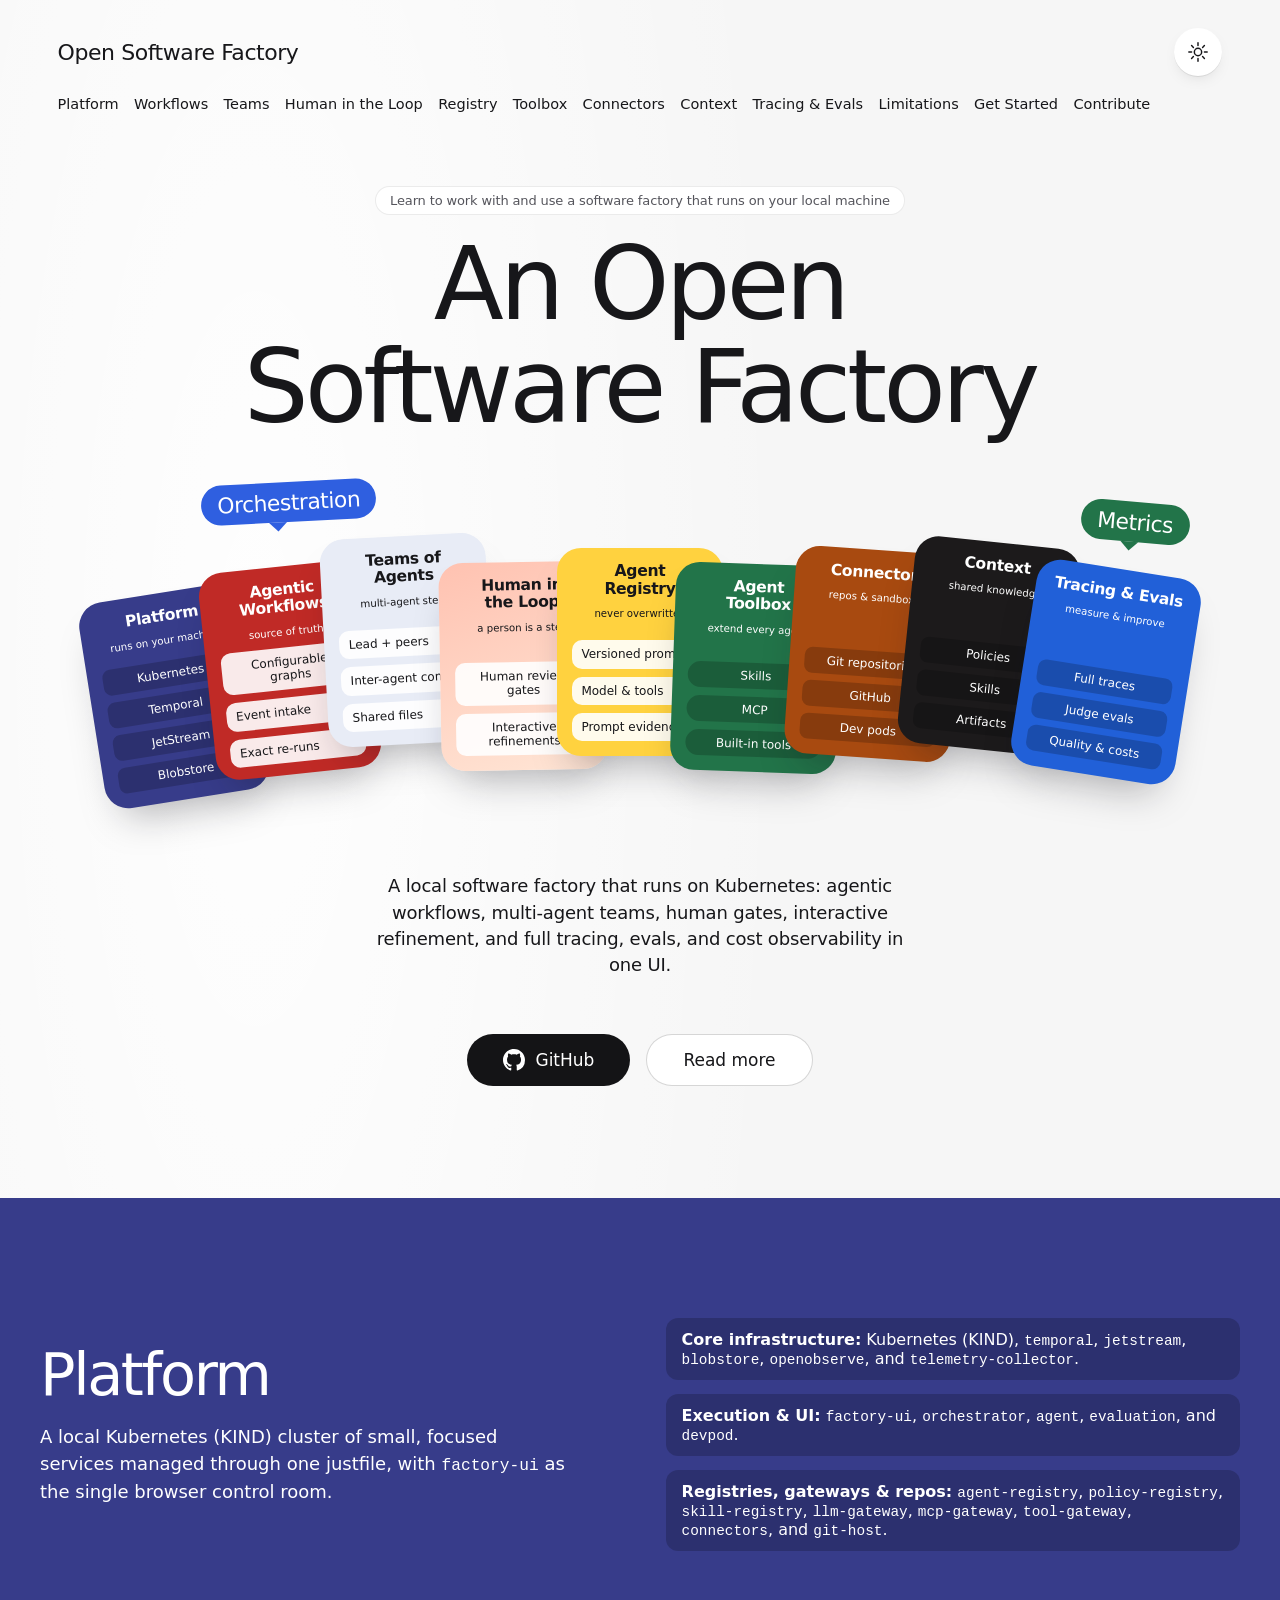
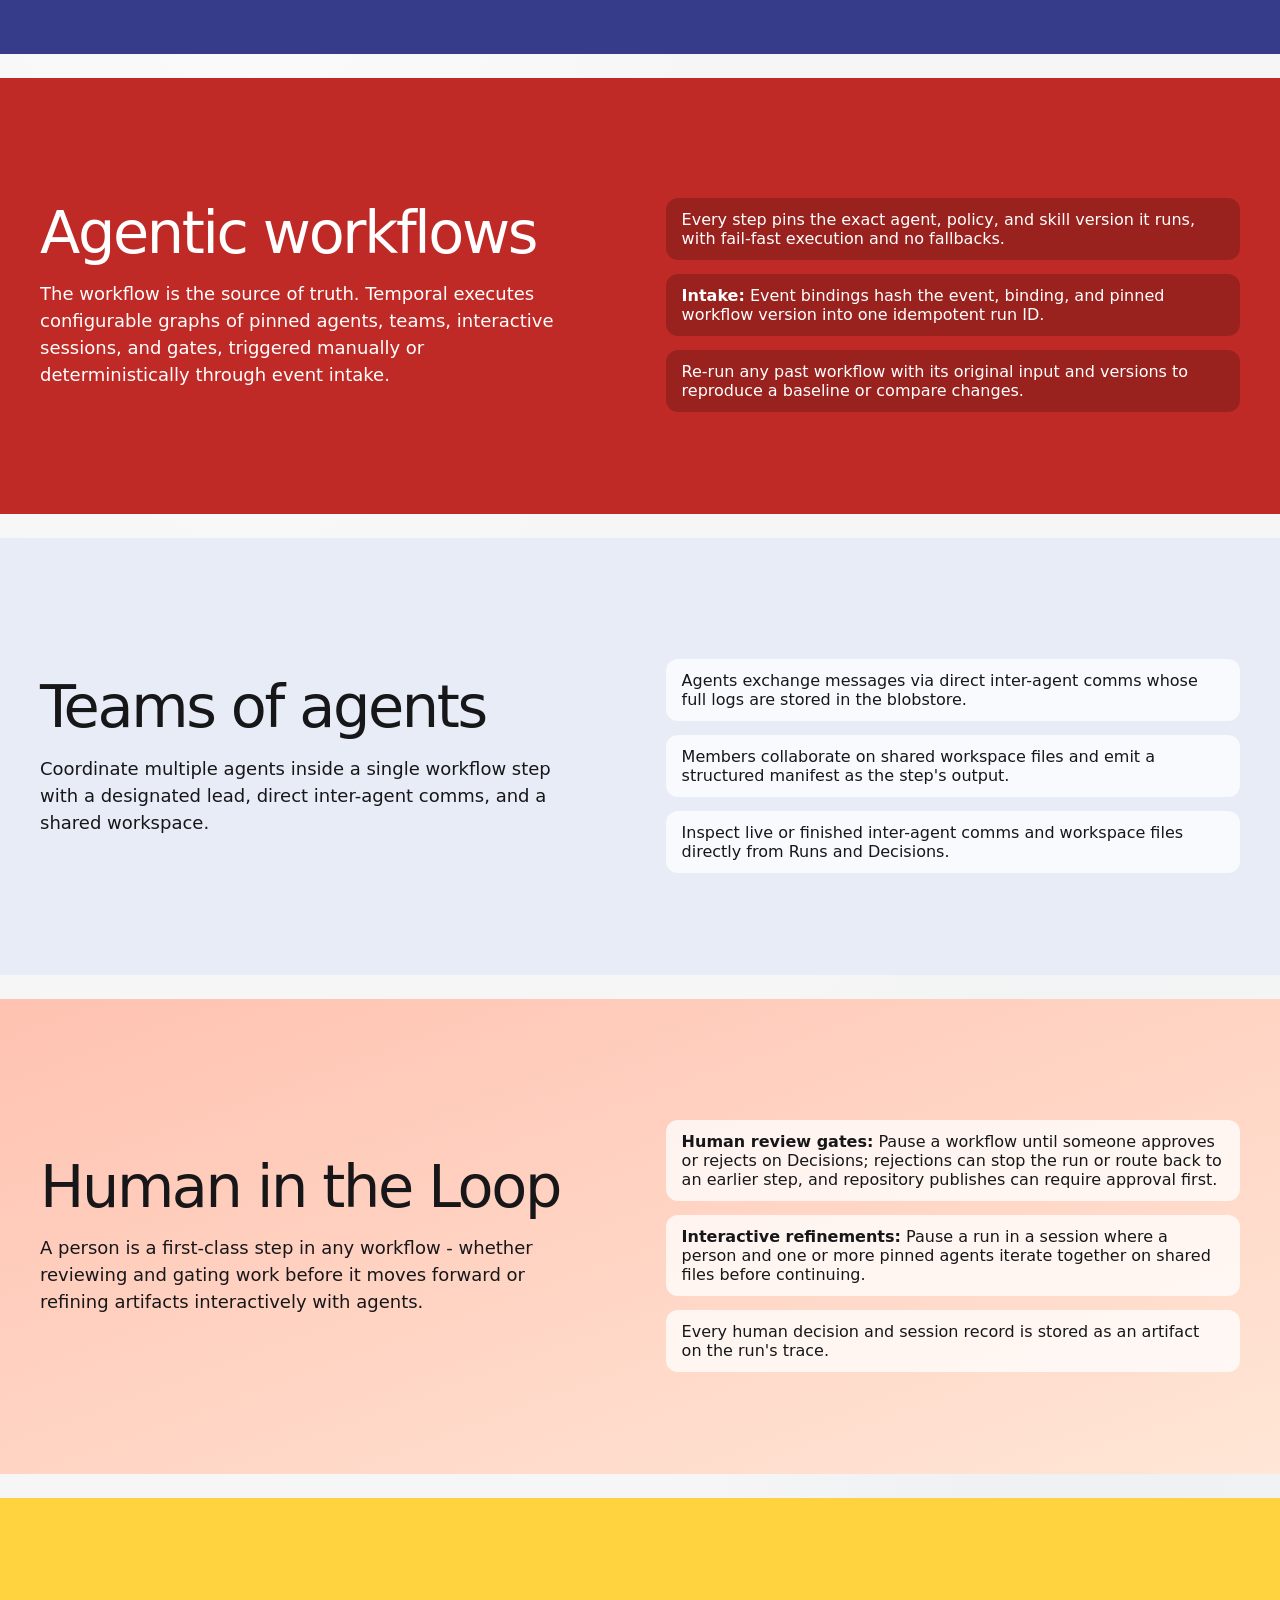
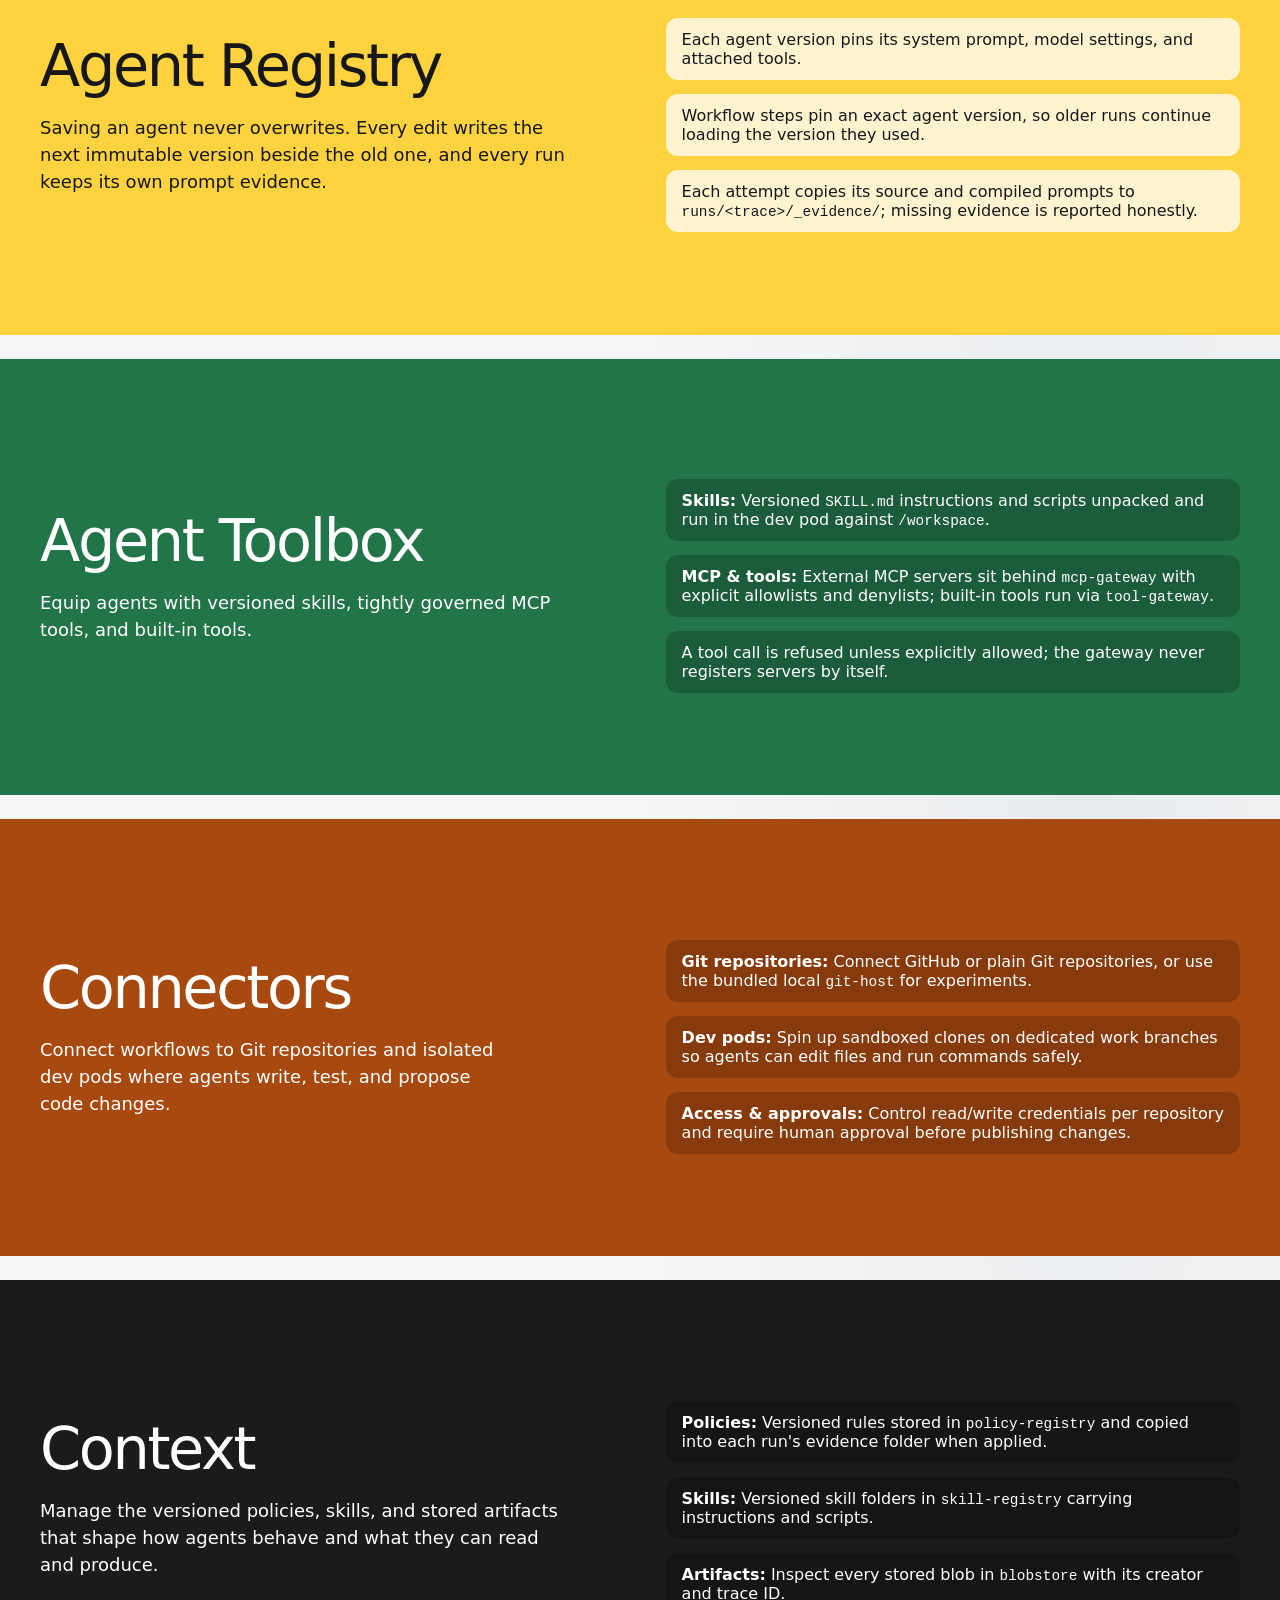
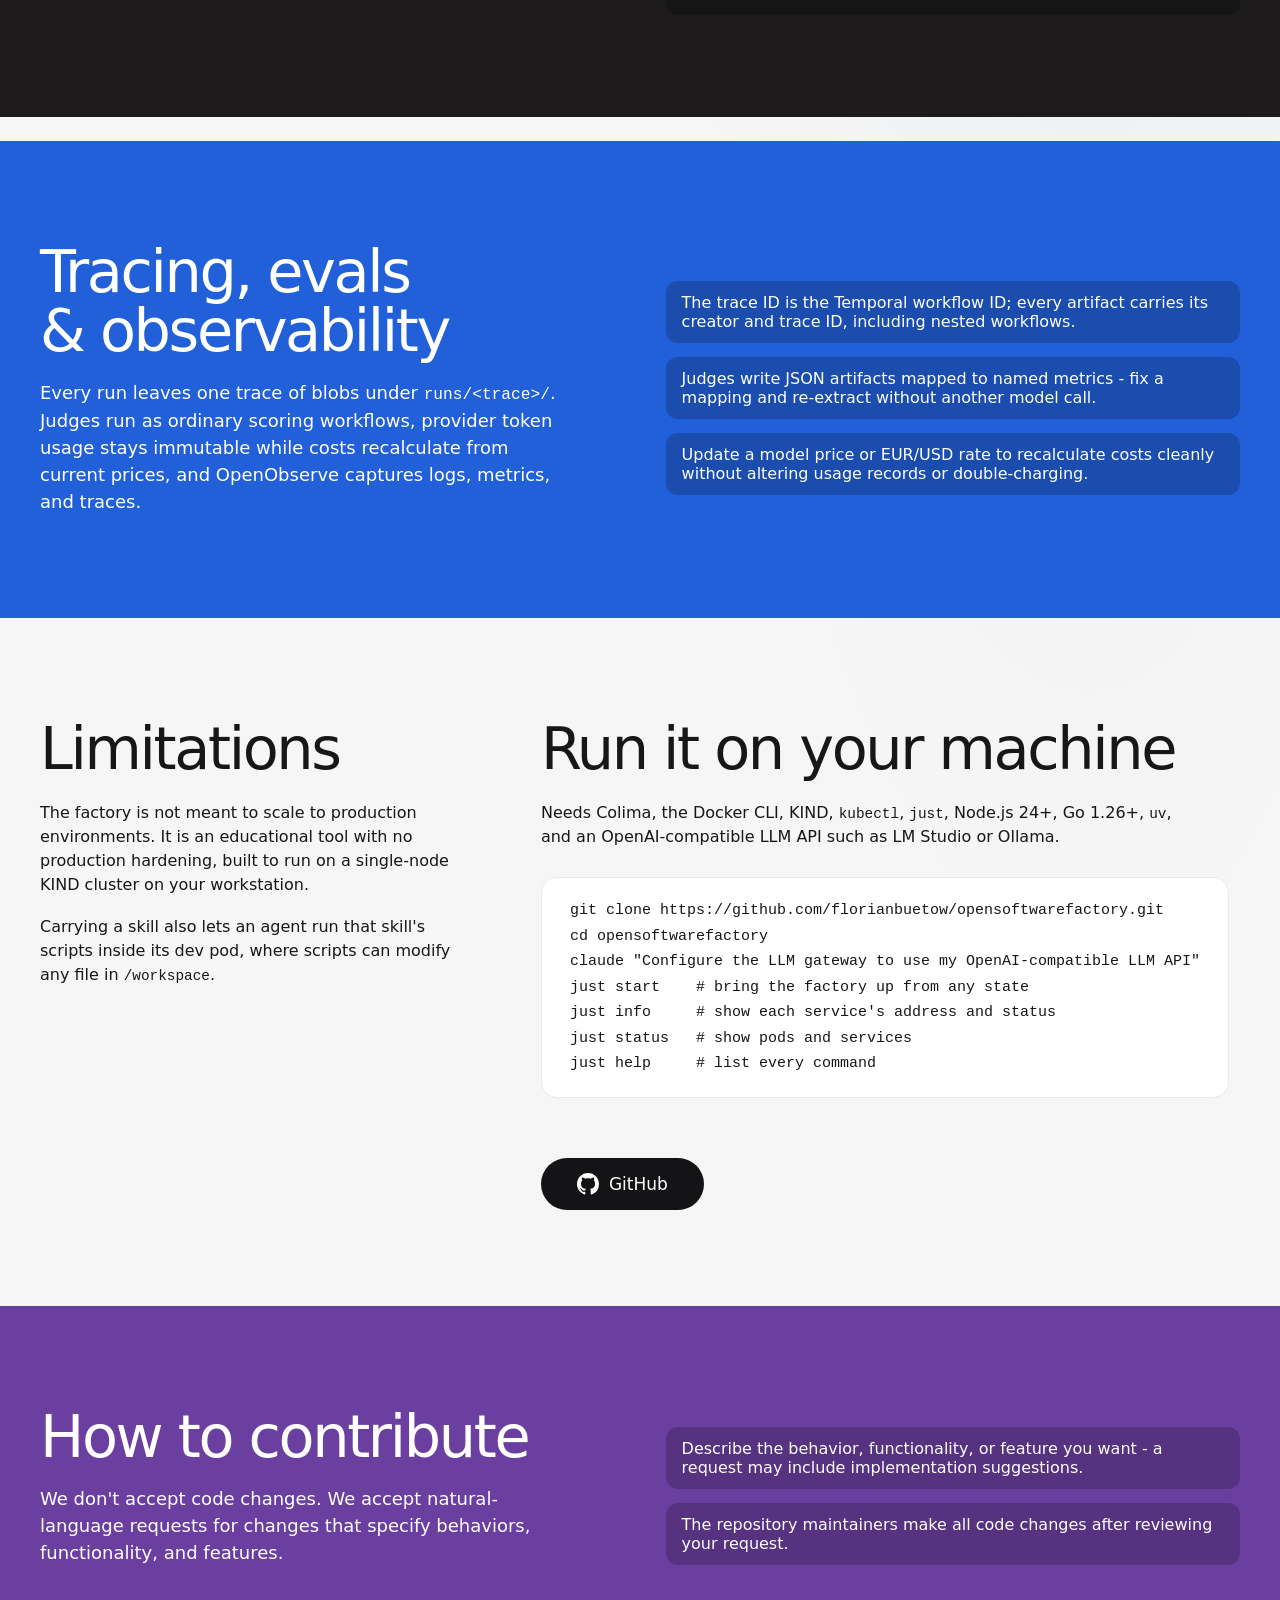
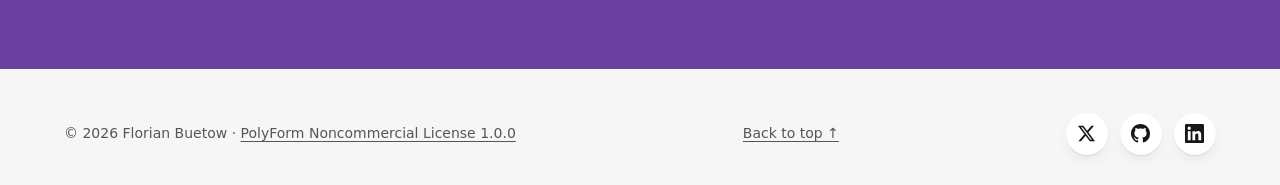
==== site/index.html @ 36f943cd "Place Limitations and Run it on your machine side by side Co-Authored-By: Claude Opus 5.5 <noreply@a" ====
<!DOCTYPE html>
<html lang="en">
<head>
<meta charset="utf-8">
<meta name="viewport" content="width=device-width, initial-scale=1">
<meta name="color-scheme" content="light dark">
<meta name="description" content="Open Software Factory: a thin, local software factory where every edit is a version, every run leaves a trace, and people decide at gates.">
<link rel="icon" href="data:image/svg+xml,%3Csvg xmlns=%27http://www.w3.org/2000/svg%27 viewBox=%270 0 36 36%27%3E%3Cpath d=%27M3 20 21 6l-3 11 15 3-20 12 3-11z%27 fill=%27%235cc7c0%27/%3E%3C/svg%3E">
<title>Open Software Factory</title>
<script>
  (function () {
    const saved = localStorage.getItem("osf-theme");
    document.documentElement.dataset.theme = saved || (matchMedia("(prefers-color-scheme: dark)").matches ? "dark" : "light");
  })();
</script>
<style>
  :root {
    --bg: #f6f6f6;
    --text: #17171a;
    --muted: #55555c;
    --pill: #ffffff;
    --line: rgba(0,0,0,.08);
    --btn: #141416;
    --btn-text: #ffffff;
    --ghost: #ffffff;
    --ghost-border: rgba(0,0,0,.16);
    --shadow: 0 24px 40px -18px rgba(20,20,30,.35);
  }
  :root[data-theme="dark"] {
    --bg: #0f1012;
    --text: #f3f3f5;
    --muted: #a3a3ad;
    --pill: #1d1e22;
    --line: rgba(255,255,255,.1);
    --btn: #f3f3f5;
    --btn-text: #121214;
    --ghost: rgba(255,255,255,.08);
    --ghost-border: rgba(255,255,255,.22);
    --shadow: 0 24px 40px -18px rgba(0,0,0,.8);
  }
  * { box-sizing: border-box; margin: 0; }
  html { background: var(--bg); }
  body {
    min-height: 100vh;
    font-family: -apple-system, "SF Pro Display", "Segoe UI", system-ui, sans-serif;
    color: var(--text);
    background:
      radial-gradient(60% 40% at 20% 10%, rgba(255,255,255,.9), transparent 70%),
      radial-gradient(50% 40% at 85% 60%, rgba(220,226,232,.5), transparent 70%),
      var(--bg);
    overflow-x: hidden;
    -webkit-font-smoothing: antialiased;
  }
  :root[data-theme="dark"] body {
    background:
      radial-gradient(60% 40% at 20% 10%, rgba(255,255,255,.05), transparent 70%),
      var(--bg);
  }
  a { color: inherit; text-decoration: none; }

  /* Navigation */
  header {
    --pad: clamp(20px, 4.5vw, 84px);
    display: flex; align-items: center; gap: 16px 24px;
    padding: 28px var(--pad);
  }
  .brand { display: flex; align-items: center; gap: 12px; font-size: 22px; font-weight: 500; letter-spacing: -.02em; white-space: nowrap; }
  .main-nav { display: flex; align-items: center; gap: clamp(10px, 1.2vw, 20px); margin-left: auto; font-size: 14.5px; font-weight: 500; white-space: nowrap; }
  .main-nav a:hover { opacity: .6; }
  .tools { display: flex; gap: 12px; margin-left: auto; }
  .main-nav + .tools { margin-left: 0; }
  .icon-btn {
    width: 48px; height: 48px; border-radius: 50%; border: 0; cursor: pointer;
    background: var(--pill); color: var(--text);
    display: grid; place-items: center;
    box-shadow: 0 1px 0 var(--line), 0 6px 18px -10px rgba(0,0,0,.25);
  }
  .icon-btn svg { width: 22px; height: 22px; }
  .icon-btn:focus-visible, .btn:focus-visible, .main-nav a:focus-visible, .brand:focus-visible { outline: 2px solid var(--text); outline-offset: 3px; }

  /* Hero */
  main { text-align: center; padding: clamp(16px, 3vw, 44px) 0 0; }
  .eyebrow {
    display: inline-block;
    margin: 0 auto 18px;
    max-width: calc(100% - 40px);
    text-wrap: balance;
    padding: 6px 14px;
    border-radius: 999px;
    background: var(--pill);
    border: 1px solid var(--line);
    color: var(--muted);
    font-size: 13px;
    font-weight: 500;
    letter-spacing: -.01em;
  }
  .eyebrow:hover { color: var(--text); }
  .eyebrow:focus-visible { outline: 2px solid var(--text); outline-offset: 3px; }
  h1 {
    font-size: clamp(44px, 8vw, 112px);
    line-height: 1;
    letter-spacing: -.04em;
    text-wrap: balance;
    font-weight: 500;
    max-width: 14ch;
    margin: 0 auto;
    position: relative; z-index: 2;
  }
  .stage { position: relative; margin-top: clamp(-20px, -1vw, 0px); }
  .fan {
    display: flex; justify-content: center; align-items: center;
    padding: 70px 0 40px;
    min-height: 420px;
  }
  .card {
    flex: none;
    width: clamp(136px, 13vw, 208px);
    aspect-ratio: 4 / 5;
    margin-left: clamp(-60px, -3.9vw, -30px);
    border-radius: 24px;
    padding: 15px;
    box-shadow: var(--shadow);
    position: relative;
    display: flex; flex-direction: column; gap: 10px;
    font-size: clamp(12px, .9vw, 13px);
    overflow: hidden;
  }
  .c1 { margin-left: 0; }
  .deck { position: relative; display: flex; align-items: center; }
  .card .title { display: block; font-size: 1.3em; font-weight: 600; letter-spacing: -.02em; line-height: 1.12; }
  .card small { font-size: .85em; font-weight: 500; }
  .row { background: rgba(255,255,255,.9); color: #17171a; border-radius: 10px; padding: .6em .8em; font-weight: 500; display: flex; justify-content: space-between; align-items: center; gap: .5em; }
  code { font-family: ui-monospace, "SF Mono", Menlo, monospace; font-size: .9em; }

  /* Card and section share one colour each */
  .c1, .t1 { background: #373c8a; color: #fff; }
  .c2, .t2 { background: #c02a26; color: #fff; }
  .c3, .t3 { background: #e8ecf6; color: #17171a; }
  .c4, .t4 { background: linear-gradient(160deg, #ffc2b1, #ffe6d6); color: #17171a; }
  .c5, .t5 { background: #ffd23f; color: #17171a; }
  .c6, .t6 { background: #227449; color: #fff; }
  .c7, .t7 { background: #a84a10; color: #fff; }
  .c8, .t8 { background: #1c1a1b; color: #fff; }
  .c9, .t9 { background: #2160d8; color: #fff; }
  .t10 { background: #6b3fa0; color: #fff; }
  .c1 { transform: translateY(46px) rotate(-9deg); z-index: 1; }
  .c2 { transform: translateY(20px) rotate(-6deg); z-index: 2; }
  .c3 { transform: translateY(-10px) rotate(-3deg); z-index: 3; }
  .c4 { transform: translateY(16px) rotate(-1deg); z-index: 4; }
  .c5 { transform: translateY(2px); z-index: 5; }
  .c6 { transform: translateY(18px) rotate(2deg); z-index: 6; }
  .c7 { transform: translateY(4px) rotate(4deg); z-index: 7; }
  .c8 { transform: translateY(-4px) rotate(6deg); z-index: 8; }
  .c9 { transform: translateY(22px) rotate(9deg); z-index: 9; }

  .steps { display: grid; gap: 8px; margin-top: auto; }
  .btns { display: grid; gap: 8px; margin-top: auto; }
  .btns span { text-align: center; padding: .65em; border-radius: 99px; font-weight: 600; background: #17171a; color: #fff; }
  .btns span + span { background: rgba(255,255,255,.7); color: #17171a; }
  .timeline { display: grid; gap: 8px; margin-top: auto; }
  .timeline i { display: block; height: 1.1em; border-radius: 6px; background: #ff6a3d; }
  .timeline i:nth-child(2) { width: 70%; margin-left: 15%; background: #ffc247; }
  .timeline i:nth-child(3) { width: 50%; margin-left: 40%; background: #6bd18d; }
  .files { display: grid; gap: 7px; margin-top: auto; }
  .files span { background: rgba(0,0,0,.2); border-radius: 8px; padding: .5em .7em; }
  .checks { display: grid; gap: 8px; margin-top: auto; }
  .checks span { background: rgba(0,0,0,.2); border-radius: 99px; padding: .5em .9em; }

  .bubble {
    position: absolute; z-index: 10;
    color: #fff; font-size: clamp(16px, 1.7vw, 26px); font-weight: 500; letter-spacing: -.02em;
    padding: .35em .75em; border-radius: 999px;
  }
  .bubble:hover { filter: brightness(1.12); }
  .bubble:focus-visible { outline: 2px solid var(--text); outline-offset: 3px; }
  .bubble::after { content: ""; position: absolute; bottom: -9px; left: 38%; border: 9px solid transparent; border-top-color: inherit; border-bottom: 0; }
  .bubble.one { background: #2f5fe0; border-top-color: #2f5fe0; left: 10%; top: -64px; transform: rotate(-3deg); }
  .bubble.two { background: #227449; border-top-color: #227449; right: 0; top: -44px; transform: rotate(5deg); }

  .lead { max-width: 620px; margin: 28px auto 0; padding: 0 24px; font-size: 18px; line-height: 1.45; letter-spacing: -.01em; text-wrap: pretty; }
  .cta { display: flex; justify-content: center; gap: 16px; margin-top: 56px; }
  .btn { display: inline-flex; align-items: center; gap: 10px; height: 52px; padding: 0 36px; border-radius: 999px; font-weight: 500; font-size: 17px; }
  .btn svg { width: 22px; height: 22px; fill: currentColor; }
  .btn.primary { background: var(--btn); color: var(--btn-text); }
  .btn.ghost { background: var(--ghost); border: 1px solid var(--ghost-border); }
  .btn:hover { opacity: .85; }
  .btn:active { transform: translateY(1px); }

  html { scroll-behavior: smooth; }
  @media (prefers-reduced-motion: reduce) { html { scroll-behavior: auto; } }
  .card:focus-visible { outline: 2px solid var(--text); outline-offset: 4px; }

  /* Sections */
  .topic { scroll-margin-top: 24px; margin: 0 0 24px; padding: clamp(56px, 8vw, 112px) max(24px, calc((100% - 1200px) / 2)); border-radius: 0; display: grid; grid-template-columns: 1fr 1fr; gap: clamp(24px, 4vw, 64px); align-items: center; text-align: left; }
  .cta + .topic { margin-top: 112px; }
  .topic h2 { font-size: clamp(32px, 4.6vw, 64px); letter-spacing: -.04em; text-wrap: balance; line-height: 1; font-weight: 500; }
  .topic p { font-size: 18px; line-height: 1.5; margin-top: 18px; max-width: 46ch; text-wrap: pretty; }
  .topic ul { margin: 18px 0 0; padding: 0; list-style: none; display: grid; gap: 14px; font-size: 16px; }
  .topic li { background: rgba(0,0,0,.2); border-radius: 12px; padding: 12px 16px; }
  .topic.light li { background: rgba(255,255,255,.75); }
  .start + .topic { margin-top: 96px; }

  .start { max-width: 1100px; margin: 96px auto 0; padding: 0 24px; text-align: center; }
  .start h2 { font-size: clamp(32px, 4.6vw, 64px); letter-spacing: -.04em; text-wrap: balance; font-weight: 500; }
  .start p { max-width: 62ch; margin: 18px auto 0; font-size: 16px; line-height: 1.5; text-wrap: pretty; }
  .start pre { display: inline-block; max-width: 100%; overflow-x: auto; margin-top: 28px; text-align: left; background: var(--pill); border: 1px solid var(--line); border-radius: 16px; padding: 20px 28px; font: 15px/1.7 ui-monospace, "SF Mono", Menlo, monospace; }
  .start-row { max-width: 1248px; margin: 96px auto 0; padding: 0 24px; display: grid; grid-template-columns: minmax(0, 1fr) minmax(0, 1.6fr); gap: 64px; align-items: start; }
  .start-row .start { max-width: none; margin: 0; padding: 0; text-align: left; }
  .start-row .start p { margin-left: 0; }
  .start-row .cta { justify-content: flex-start; }
  .start-row + .topic { margin-top: 96px; }
  @media (max-width: 1260px) {
    .start-row { grid-template-columns: minmax(0, 1fr); gap: 96px; }
    .start-row .start { text-align: center; }
    .start-row .start p { margin-left: auto; }
    .start-row .cta { justify-content: center; }
  }
  .foot {
    max-width: 1200px;
    margin: 0 auto;
    padding: 20px 24px 32px;
    color: var(--muted);
    font-size: 14px;
    line-height: 1.5;
    display: flex;
    align-items: center;
    justify-content: space-between;
    gap: 20px;
    flex-wrap: wrap;
  }
  .foot p { margin: 0; text-wrap: pretty; }
  .foot p a, .foot .back { text-decoration: underline; text-underline-offset: 3px; }
  .foot p a:hover, .foot .back:hover { color: var(--text); }
  .foot .back { font-weight: 500; }
  .foot .back:focus-visible { outline: 2px solid var(--text); outline-offset: 3px; }
  .socials { display: flex; justify-content: center; gap: 12px; }
  .socials a { width: 42px; height: 42px; border-radius: 50%; display: grid; place-items: center; background: var(--pill); color: var(--text); box-shadow: 0 1px 0 var(--line), 0 6px 18px -10px rgba(0,0,0,.25); }
  .socials a:hover { opacity: .6; }
  .socials a:focus-visible { outline: 2px solid var(--text); outline-offset: 3px; }
  .socials svg { width: 19px; height: 19px; fill: currentColor; }
  @media (max-width: 640px) { .foot { justify-content: center; text-align: center; } }

  @media (max-width: 800px) { .topic { grid-template-columns: 1fr; } }
  /* Narrow: nav drops to its own horizontally scrolling row */
  @media (max-width: 1560px) {
    header { flex-wrap: wrap; }
    .main-nav {
      order: 3; flex: 1 0 100%; margin: 0 calc(-1 * var(--pad));
      padding: 4px var(--pad) 8px;
      overflow-x: auto; scrollbar-width: none;
    }
    .main-nav::-webkit-scrollbar { display: none; }
    .main-nav + .tools { margin-left: auto; }
  }
  @media (max-width: 1000px) { .c1, .c9 { display: none; } }
  @media (max-width: 640px) {
    .c2, .c3, .c7, .c8 { display: none; }
    .fan { min-height: 300px; }
    .card { width: 34vw; aspect-ratio: auto; min-height: 42vw; }
    .bubble { font-size: 15px; }
    .bubble.one { left: -4%; top: -58px; } .bubble.two { right: -4%; top: -30px; }
  }
  @media (prefers-reduced-motion: no-preference) {
    .card { transition: transform .2s ease-out; }
    .card:hover { transform: translateY(-14px) rotate(0); z-index: 20; }
  }
</style>
</head>
<body id="top">
<header>
  <a class="brand" href="#top">Open Software Factory</a>
  <nav class="main-nav" aria-label="Main">
    <a href="#sec-1">Platform</a>
    <a href="#sec-2">Workflows</a>
    <a href="#sec-3">Teams</a>
    <a href="#sec-4">Human in the Loop</a>
    <a href="#sec-5">Registry</a>
    <a href="#sec-6">Toolbox</a>
    <a href="#sec-7">Connectors</a>
    <a href="#sec-8">Context</a>
    <a href="#sec-9">Tracing &amp; Evals</a>
    <a href="#limitations">Limitations</a>
    <a href="#get-started">Get Started</a>
    <a href="#contribute">Contribute</a>
  </nav>
  <div class="tools">
    <button class="icon-btn" id="theme" aria-label="Dark theme" aria-pressed="false" type="button">
      <svg viewBox="0 0 24 24" fill="none" stroke="currentColor" stroke-width="1.6" stroke-linecap="round" aria-hidden="true"><circle cx="12" cy="12" r="4"/><path d="M12 2v3M12 19v3M2 12h3M19 12h3M5 5l2 2M17 17l2 2M19 5l-2 2M7 17l-2 2"/></svg>
    </button>
  </div>
</header>

<main>
  <a class="eyebrow" href="#limitations">Learn to work with and use a software factory that runs on your local machine</a>
  <h1>An Open Software Factory</h1>

  <div class="stage">
    <div class="fan">
     <div class="deck">
      <a class="bubble one" href="#sec-2">Orchestration</a>
      <a class="bubble two" href="#sec-9">Metrics</a>
      <a class="card c1" href="#sec-1">
        <span class="title">Platform</span><small>runs on your machine</small>
        <div class="files">
          <span>Kubernetes</span>
          <span>Temporal</span>
          <span>JetStream</span>
          <span>Blobstore</span>
        </div>
      </a>
      <a class="card c2" href="#sec-2">
        <span class="title">Agentic<br>Workflows</span><small>source of truth</small>
        <div class="steps">
          <div class="row">Configurable graphs</div>
          <div class="row">Event intake</div>
          <div class="row">Exact re-runs</div>
        </div>
      </a>
      <a class="card c3" href="#sec-3">
        <span class="title">Teams of<br>Agents</span><small>multi-agent steps</small>
        <div class="steps">
          <div class="row">Lead + peers</div>
          <div class="row">Inter-agent comms</div>
          <div class="row">Shared files</div>
        </div>
      </a>
      <a class="card c4" href="#sec-4">
        <span class="title">Human in<br>the Loop</span><small>a person is a step</small>
        <div class="steps">
          <div class="row">Human review gates</div>
          <div class="row">Interactive refinements</div>
        </div>
      </a>
      <a class="card c5" href="#sec-5">
        <span class="title">Agent<br>Registry</span><small>never overwritten</small>
        <div class="steps">
          <div class="row">Versioned prompts</div>
          <div class="row">Model &amp; tools</div>
          <div class="row">Prompt evidence</div>
        </div>
      </a>
      <a class="card c6" href="#sec-6">
        <span class="title">Agent<br>Toolbox</span><small>extend every agent</small>
        <div class="checks"><span>Skills</span><span>MCP</span><span>Built-in tools</span></div>
      </a>
      <a class="card c7" href="#sec-7">
        <span class="title">Connectors</span><small>repos &amp; sandboxes</small>
        <div class="files"><span>Git repositories</span><span>GitHub</span><span>Dev pods</span></div>
      </a>
      <a class="card c8" href="#sec-8">
        <span class="title">Context</span><small>shared knowledge</small>
        <div class="files"><span>Policies</span><span>Skills</span><span>Artifacts</span></div>
      </a>
      <a class="card c9" href="#sec-9">
        <span class="title">Tracing &amp; Evals</span><small>measure &amp; improve</small>
        <div class="files">
          <span>Full traces</span>
          <span>Judge evals</span>
          <span>Quality &amp; costs</span>
        </div>
      </a>
     </div>
    </div>
  </div>

  <p class="lead">A local software factory that runs on Kubernetes: agentic workflows, multi-agent teams, human gates, interactive refinement, and full tracing, evals, and cost observability in one UI.</p>

  <div class="cta">
    <a class="btn primary" href="https://github.com/florianbuetow/opensoftwarefactory">
      <svg viewBox="0 0 16 16" aria-hidden="true"><path d="M8 0C3.58 0 0 3.58 0 8c0 3.54 2.29 6.53 5.47 7.59.4.07.55-.17.55-.38 0-.19-.01-.82-.01-1.49-2.01.37-2.53-.49-2.69-.94-.09-.23-.48-.94-.82-1.13-.28-.15-.68-.52-.01-.53.63-.01 1.08.58 1.23.82.72 1.21 1.87.87 2.33.66.07-.52.28-.87.51-1.07-1.78-.2-3.64-.89-3.64-3.95 0-.87.31-1.59.82-2.15-.08-.2-.36-1.02.08-2.12 0 0 .67-.21 2.2.82.64-.18 1.32-.27 2-.27.68 0 1.36.09 2 .27 1.53-1.04 2.2-.82 2.2-.82.44 1.1.16 1.92.08 2.12.51.56.82 1.27.82 2.15 0 3.07-1.87 3.75-3.65 3.95.29.25.54.73.54 1.48 0 1.07-.01 1.93-.01 2.2 0 .21.15.46.55.38A8.013 8.013 0 0016 8c0-4.42-3.58-8-8-8z"/></svg>
      GitHub
    </a>
    <a class="btn ghost" href="#sec-1">Read more</a>
  </div>

  <section class="topic t1" id="sec-1">
    <div>
      <h2>Platform</h2>
      <p>A local Kubernetes (KIND) cluster of small, focused services managed through one justfile, with <code>factory-ui</code> as the single browser control room.</p>
    </div>
    <ul>
      <li><strong>Core infrastructure:</strong> Kubernetes (KIND), <code>temporal</code>, <code>jetstream</code>, <code>blobstore</code>, <code>openobserve</code>, and <code>telemetry-collector</code>.</li>
      <li><strong>Execution &amp; UI:</strong> <code>factory-ui</code>, <code>orchestrator</code>, <code>agent</code>, <code>evaluation</code>, and <code>devpod</code>.</li>
      <li><strong>Registries, gateways &amp; repos:</strong> <code>agent-registry</code>, <code>policy-registry</code>, <code>skill-registry</code>, <code>llm-gateway</code>, <code>mcp-gateway</code>, <code>tool-gateway</code>, <code>connectors</code>, and <code>git-host</code>.</li>
    </ul>
  </section>

  <section class="topic t2" id="sec-2">
    <div>
      <h2>Agentic workflows</h2>
      <p>The workflow is the source of truth. Temporal executes configurable graphs of pinned agents, teams, interactive sessions, and gates, triggered manually or deterministically through event intake.</p>
    </div>
    <ul>
      <li>Every step pins the exact agent, policy, and skill version it runs, with fail-fast execution and no fallbacks.</li>
      <li><strong>Intake:</strong> Event bindings hash the event, binding, and pinned workflow version into one idempotent run ID.</li>
      <li>Re-run any past workflow with its original input and versions to reproduce a baseline or compare changes.</li>
    </ul>
  </section>

  <section class="topic t3 light" id="sec-3">
    <div>
      <h2>Teams of agents</h2>
      <p>Coordinate multiple agents inside a single workflow step with a designated lead, direct inter-agent comms, and a shared workspace.</p>
    </div>
    <ul>
      <li>Agents exchange messages via direct inter-agent comms whose full logs are stored in the blobstore.</li>
      <li>Members collaborate on shared workspace files and emit a structured manifest as the step's output.</li>
      <li>Inspect live or finished inter-agent comms and workspace files directly from Runs and Decisions.</li>
    </ul>
  </section>

  <section class="topic t4 light" id="sec-4">
    <div>
      <h2>Human in the Loop</h2>
      <p>A person is a first-class step in any workflow - whether reviewing and gating work before it moves forward or refining artifacts interactively with agents.</p>
    </div>
    <ul>
      <li><strong>Human review gates:</strong> Pause a workflow until someone approves or rejects on Decisions; rejections can stop the run or route back to an earlier step, and repository publishes can require approval first.</li>
      <li><strong>Interactive refinements:</strong> Pause a run in a session where a person and one or more pinned agents iterate together on shared files before continuing.</li>
      <li>Every human decision and session record is stored as an artifact on the run's trace.</li>
    </ul>
  </section>

  <section class="topic t5 light" id="sec-5">
    <div>
      <h2>Agent Registry</h2>
      <p>Saving an agent never overwrites. Every edit writes the next immutable version beside the old one, and every run keeps its own prompt evidence.</p>
    </div>
    <ul>
      <li>Each agent version pins its system prompt, model settings, and attached tools.</li>
      <li>Workflow steps pin an exact agent version, so older runs continue loading the version they used.</li>
      <li>Each attempt copies its source and compiled prompts to <code>runs/&lt;trace&gt;/_evidence/</code>; missing evidence is reported honestly.</li>
    </ul>
  </section>

  <section class="topic t6" id="sec-6">
    <div>
      <h2>Agent Toolbox</h2>
      <p>Equip agents with versioned skills, tightly governed MCP tools, and built-in tools.</p>
    </div>
    <ul>
      <li><strong>Skills:</strong> Versioned <code>SKILL.md</code> instructions and scripts unpacked and run in the dev pod against <code>/workspace</code>.</li>
      <li><strong>MCP &amp; tools:</strong> External MCP servers sit behind <code>mcp-gateway</code> with explicit allowlists and denylists; built-in tools run via <code>tool-gateway</code>.</li>
      <li>A tool call is refused unless explicitly allowed; the gateway never registers servers by itself.</li>
    </ul>
  </section>

  <section class="topic t7" id="sec-7">
    <div>
      <h2>Connectors</h2>
      <p>Connect workflows to Git repositories and isolated dev pods where agents write, test, and propose code changes.</p>
    </div>
    <ul>
      <li><strong>Git repositories:</strong> Connect GitHub or plain Git repositories, or use the bundled local <code>git-host</code> for experiments.</li>
      <li><strong>Dev pods:</strong> Spin up sandboxed clones on dedicated work branches so agents can edit files and run commands safely.</li>
      <li><strong>Access &amp; approvals:</strong> Control read/write credentials per repository and require human approval before publishing changes.</li>
    </ul>
  </section>

  <section class="topic t8" id="sec-8">
    <div>
      <h2>Context</h2>
      <p>Manage the versioned policies, skills, and stored artifacts that shape how agents behave and what they can read and produce.</p>
    </div>
    <ul>
      <li><strong>Policies:</strong> Versioned rules stored in <code>policy-registry</code> and copied into each run's evidence folder when applied.</li>
      <li><strong>Skills:</strong> Versioned skill folders in <code>skill-registry</code> carrying instructions and scripts.</li>
      <li><strong>Artifacts:</strong> Inspect every stored blob in <code>blobstore</code> with its creator and trace ID.</li>
    </ul>
  </section>

  <section class="topic t9" id="sec-9">
    <div>
      <h2>Tracing, evals &amp; observability</h2>
      <p>Every run leaves one trace of blobs under <code>runs/&lt;trace&gt;/</code>. Judges run as ordinary scoring workflows, provider token usage stays immutable while costs recalculate from current prices, and OpenObserve captures logs, metrics, and traces.</p>
    </div>
    <ul>
      <li>The trace ID is the Temporal workflow ID; every artifact carries its creator and trace ID, including nested workflows.</li>
      <li>Judges write JSON artifacts mapped to named metrics - fix a mapping and re-extract without another model call.</li>
      <li>Update a model price or EUR/USD rate to recalculate costs cleanly without altering usage records or double-charging.</li>
    </ul>
  </section>

  <div class="start-row">
  <section class="start" id="limitations">
    <h2>Limitations</h2>
    <p>The factory is not meant to scale to production environments. It is an educational tool with no production hardening, built to run on a single-node KIND cluster on your workstation.</p>
    <p>Carrying a skill also lets an agent run that skill's scripts inside its dev pod, where scripts can modify any file in <code>/workspace</code>.</p>
  </section>

  <section class="start" id="get-started">
    <h2>Run it on your machine</h2>
    <p>Needs Colima, the Docker CLI, KIND, <code>kubectl</code>, <code>just</code>, Node.js 24+, Go 1.26+, <code>uv</code>, and an OpenAI-compatible LLM API such as LM Studio or Ollama.</p>
    <pre>git clone https://github.com/florianbuetow/opensoftwarefactory.git
cd opensoftwarefactory
claude "Configure the LLM gateway to use my OpenAI-compatible LLM API"
just start    # bring the factory up from any state
just info     # show each service's address and status
just status   # show pods and services
just help     # list every command</pre>
    <div class="cta">
      <a class="btn primary" href="https://github.com/florianbuetow/opensoftwarefactory">
        <svg viewBox="0 0 16 16" aria-hidden="true"><path d="M8 0C3.58 0 0 3.58 0 8c0 3.54 2.29 6.53 5.47 7.59.4.07.55-.17.55-.38 0-.19-.01-.82-.01-1.49-2.01.37-2.53-.49-2.69-.94-.09-.23-.48-.94-.82-1.13-.28-.15-.68-.52-.01-.53.63-.01 1.08.58 1.23.82.72 1.21 1.87.87 2.33.66.07-.52.28-.87.51-1.07-1.78-.2-3.64-.89-3.64-3.95 0-.87.31-1.59.82-2.15-.08-.2-.36-1.02.08-2.12 0 0 .67-.21 2.2.82.64-.18 1.32-.27 2-.27.68 0 1.36.09 2 .27 1.53-1.04 2.2-.82 2.2-.82.44 1.1.16 1.92.08 2.12.51.56.82 1.27.82 2.15 0 3.07-1.87 3.75-3.65 3.95.29.25.54.73.54 1.48 0 1.07-.01 1.93-.01 2.2 0 .21.15.46.55.38A8.013 8.013 0 0016 8c0-4.42-3.58-8-8-8z"/></svg>
        GitHub
      </a>
    </div>
  </section>
  </div>

  <section class="topic t10" id="contribute">
    <div>
      <h2>How to contribute</h2>
      <p>We don't accept code changes. We accept natural-language requests for changes that specify behaviors, functionality, and features.</p>
    </div>
    <ul>
      <li>Describe the behavior, functionality, or feature you want - a request may include implementation suggestions.</li>
      <li>The repository maintainers make all code changes after reviewing your request.</li>
    </ul>
  </section>
</main>

<footer class="foot">
    <p>&copy; 2026 Florian Buetow &middot; <a href="https://polyformproject.org/licenses/noncommercial/1.0.0">PolyForm Noncommercial License 1.0.0</a></p>
    <a class="back" href="#top">Back to top ↑</a>
    <nav class="socials" aria-label="Social links">
      <a href="https://x.com/bytetweets/" aria-label="X" title="X"><svg viewBox="0 0 24 24" aria-hidden="true"><path d="M18.244 2.25h3.308l-7.227 8.26 8.502 11.24H16.17l-5.214-6.817L4.99 21.75H1.68l7.73-8.835L1.254 2.25H8.08l4.713 6.231zm-1.161 17.52h1.833L7.084 4.126H5.117z"/></svg></a>
      <a href="https://github.com/florianbuetow/" aria-label="GitHub" title="GitHub"><svg viewBox="0 0 16 16" aria-hidden="true"><path d="M8 0C3.58 0 0 3.58 0 8c0 3.54 2.29 6.53 5.47 7.59.4.07.55-.17.55-.38 0-.19-.01-.82-.01-1.49-2.01.37-2.53-.49-2.69-.94-.09-.23-.48-.94-.82-1.13-.28-.15-.68-.52-.01-.53.63-.01 1.08.58 1.23.82.72 1.21 1.87.87 2.33.66.07-.52.28-.87.51-1.07-1.78-.2-3.64-.89-3.64-3.95 0-.87.31-1.59.82-2.15-.08-.2-.36-1.02.08-2.12 0 0 .67-.21 2.2.82.64-.18 1.32-.27 2-.27.68 0 1.36.09 2 .27 1.53-1.04 2.2-.82 2.2-.82.44 1.1.16 1.92.08 2.12.51.56.82 1.27.82 2.15 0 3.07-1.87 3.75-3.65 3.95.29.25.54.73.54 1.48 0 1.07-.01 1.93-.01 2.2 0 .21.15.46.55.38A8.013 8.013 0 0016 8c0-4.42-3.58-8-8-8z"/></svg></a>
      <a href="https://www.linkedin.com/in/fbuetow/" aria-label="LinkedIn" title="LinkedIn"><svg viewBox="0 0 24 24" aria-hidden="true"><path d="M20.447 20.452h-3.554v-5.569c0-1.328-.027-3.037-1.852-3.037-1.853 0-2.136 1.445-2.136 2.939v5.667H9.351V9h3.414v1.561h.046c.477-.9 1.637-1.85 3.37-1.85 3.601 0 4.267 2.37 4.267 5.455v6.286zM5.337 7.433a2.062 2.062 0 01-2.063-2.065 2.064 2.064 0 112.063 2.065zm1.782 13.019H3.555V9h3.564v11.452zM22.225 0H1.771C.792 0 0 .774 0 1.729v20.542C0 23.227.792 24 1.771 24h20.451C23.2 24 24 23.227 24 22.271V1.729C24 .774 23.2 0 22.222 0h.003z"/></svg></a>
    </nav>
  </footer>

<script>
  const root = document.documentElement;
  const toggle = document.getElementById("theme");
  const sync = () => toggle.setAttribute("aria-pressed", String(root.dataset.theme === "dark"));
  sync();
  toggle.addEventListener("click", () => {
    const next = root.dataset.theme === "dark" ? "light" : "dark";
    root.dataset.theme = next;
    localStorage.setItem("osf-theme", next);
    sync();
  });
</script>
</body>
</html>
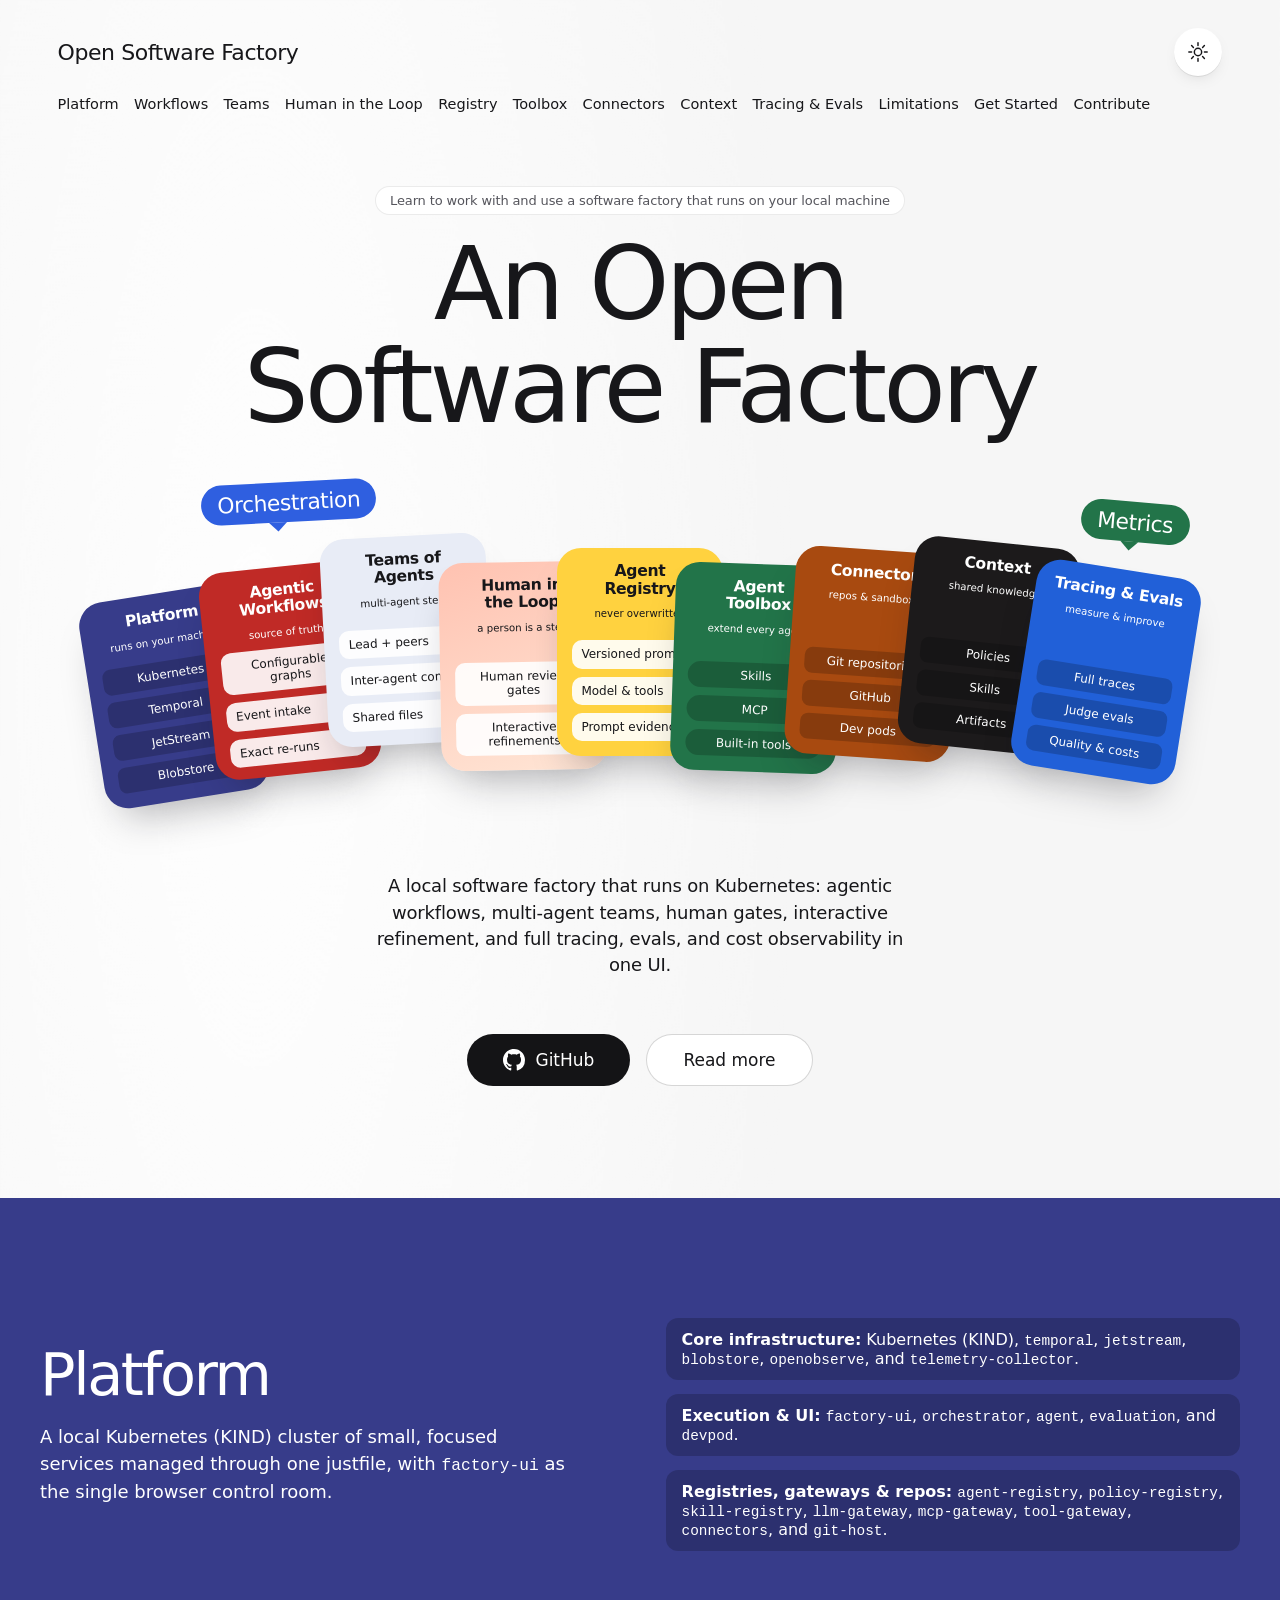
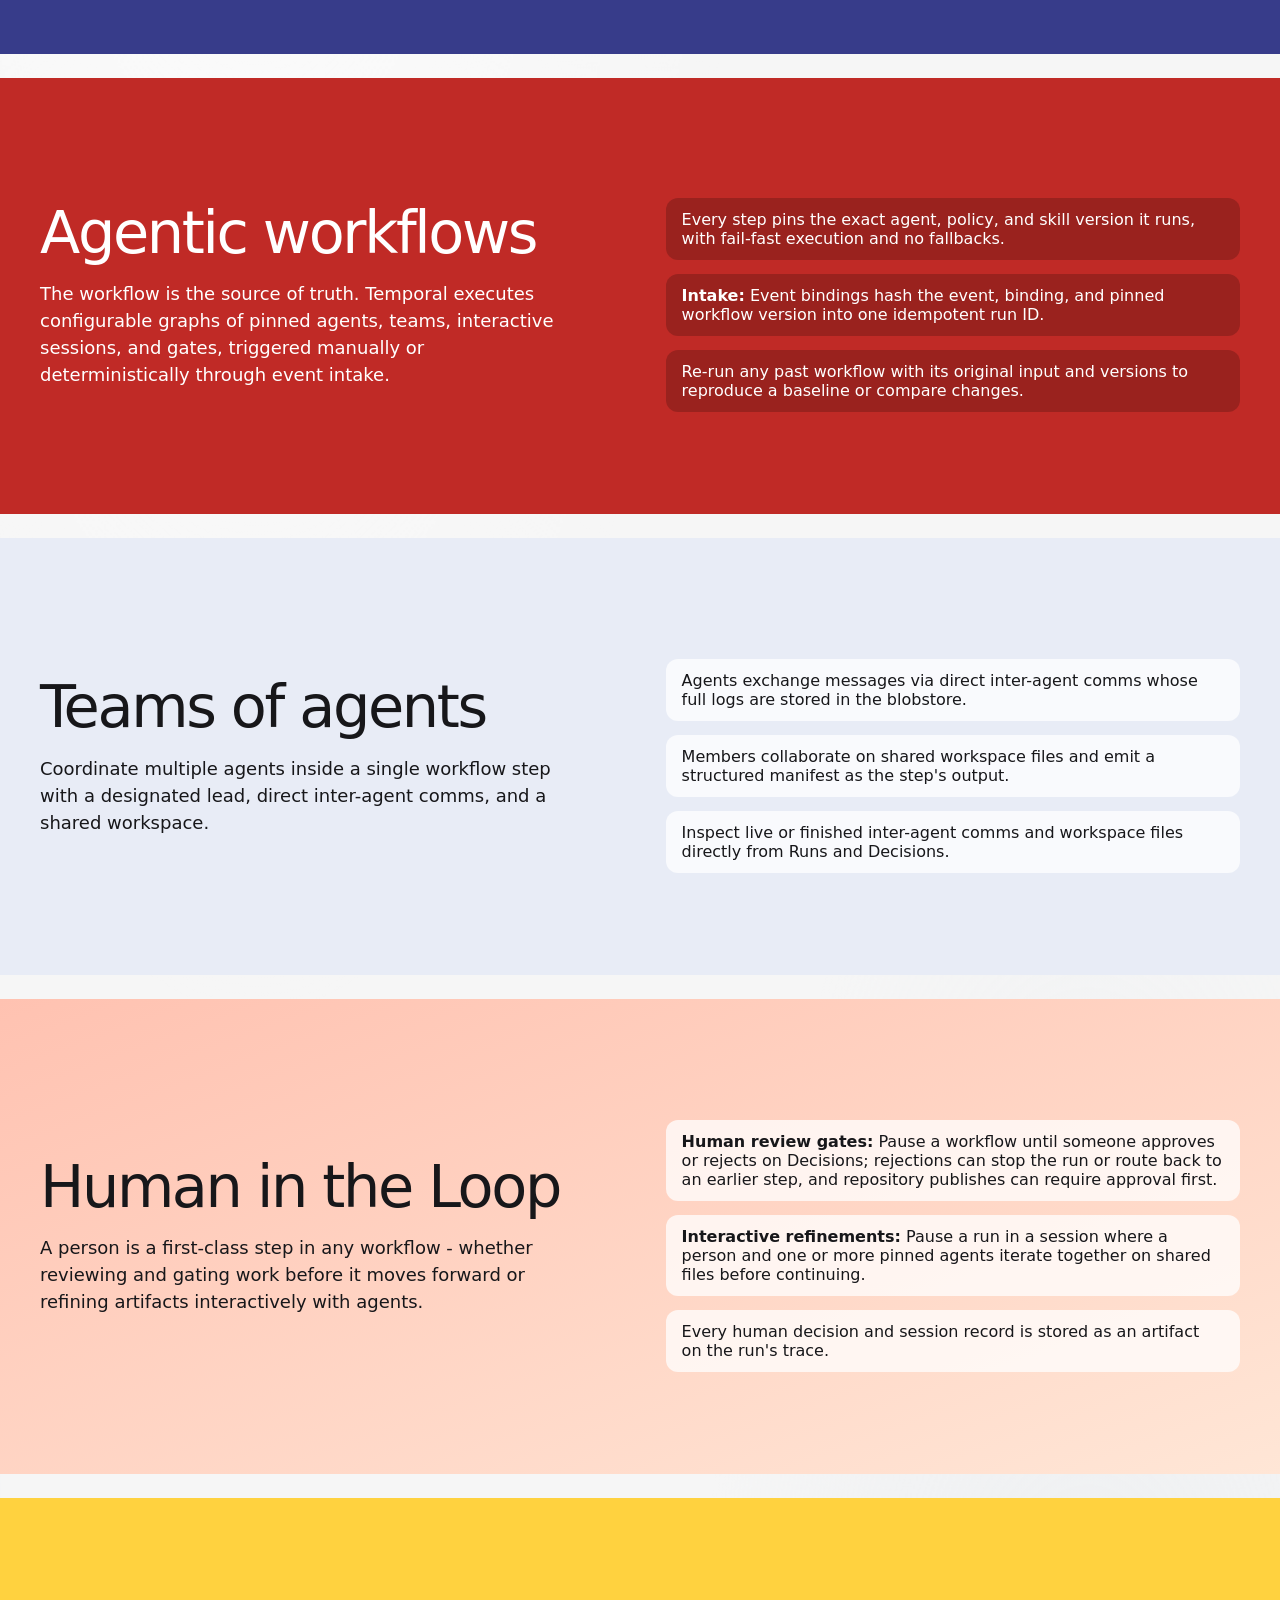
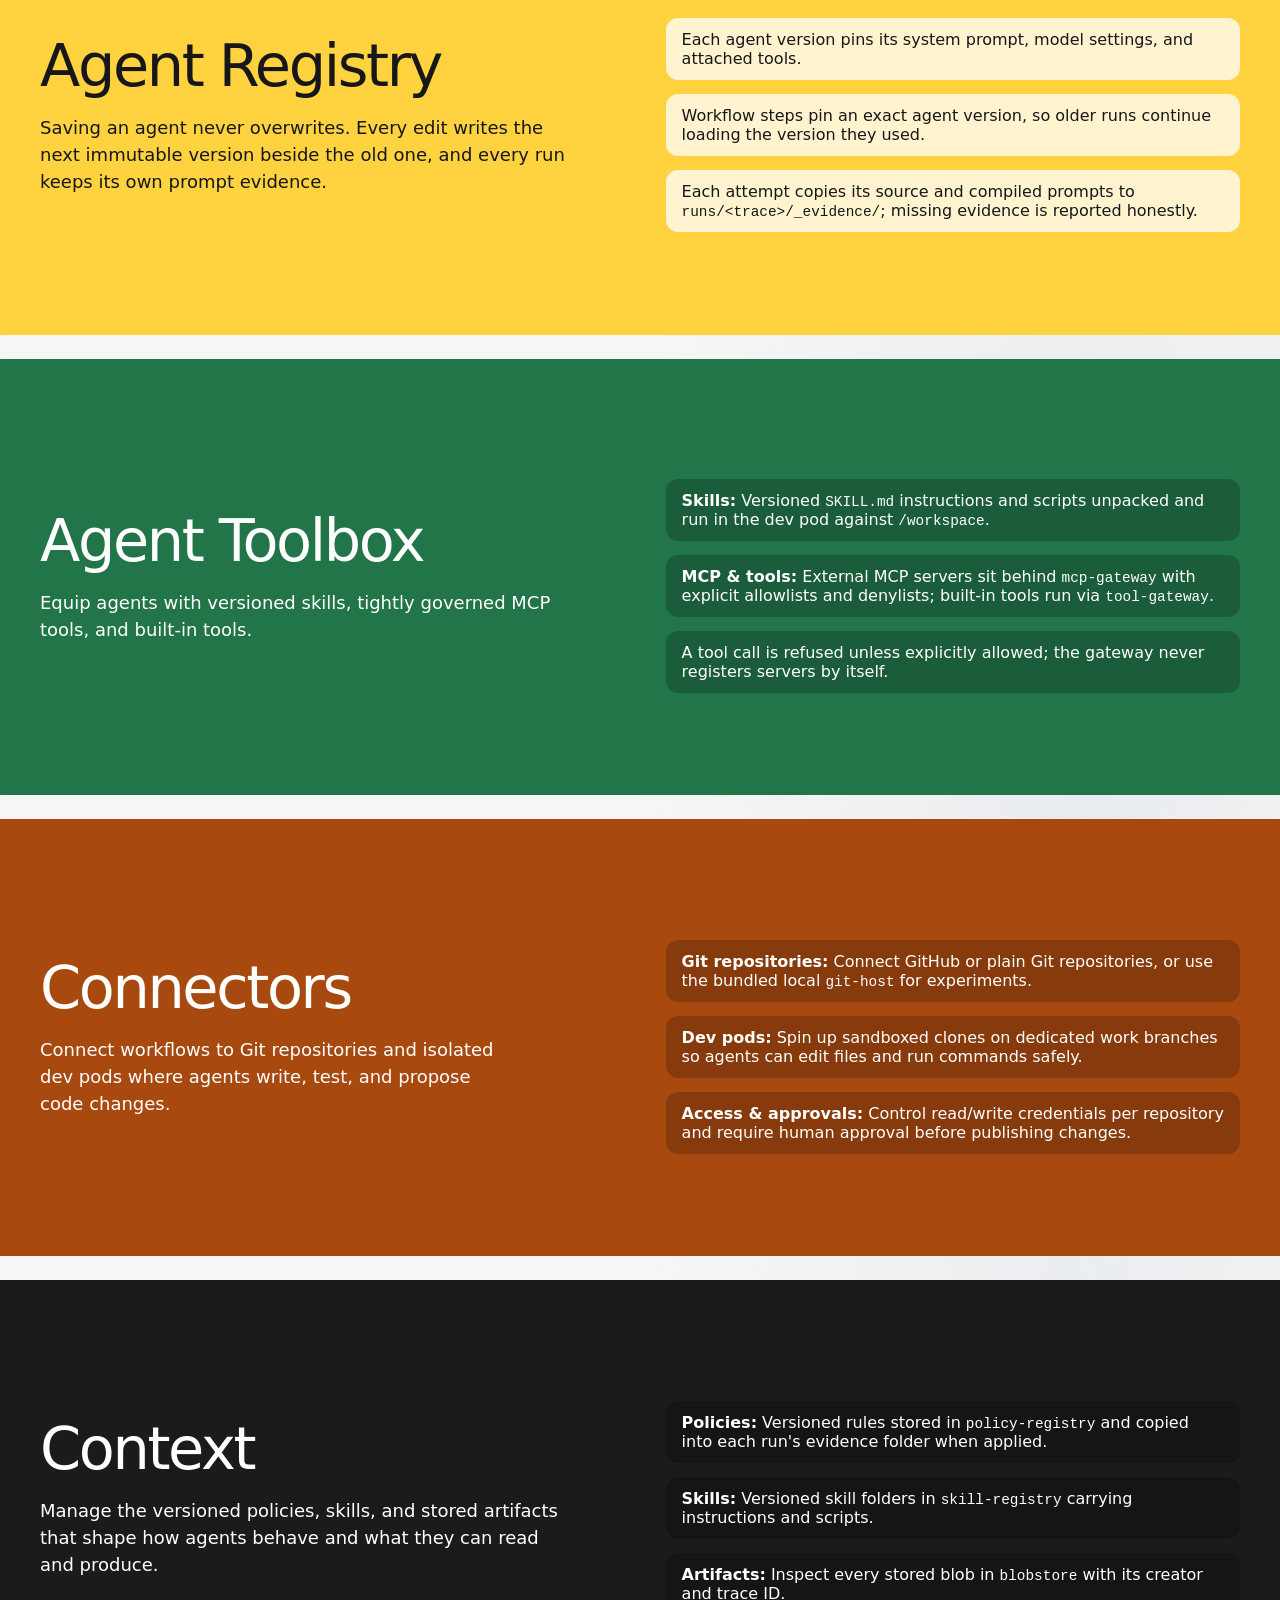
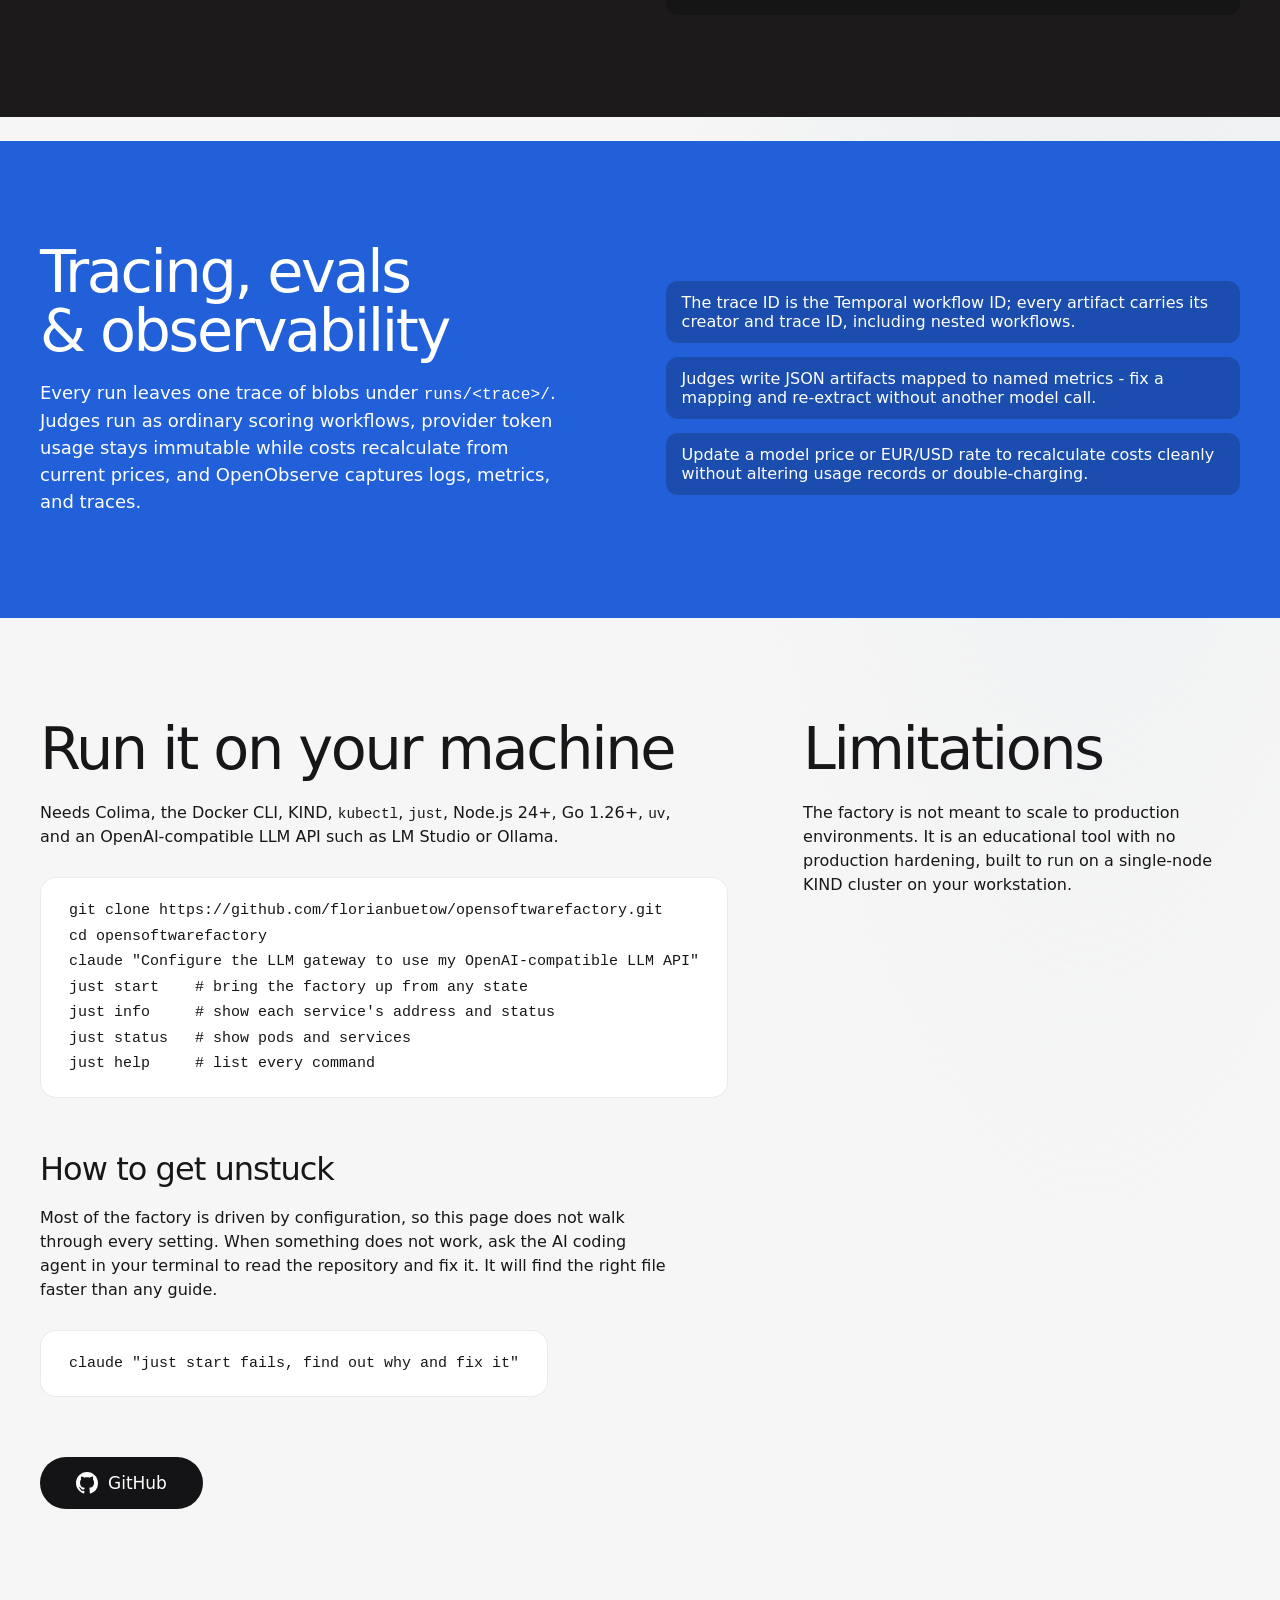
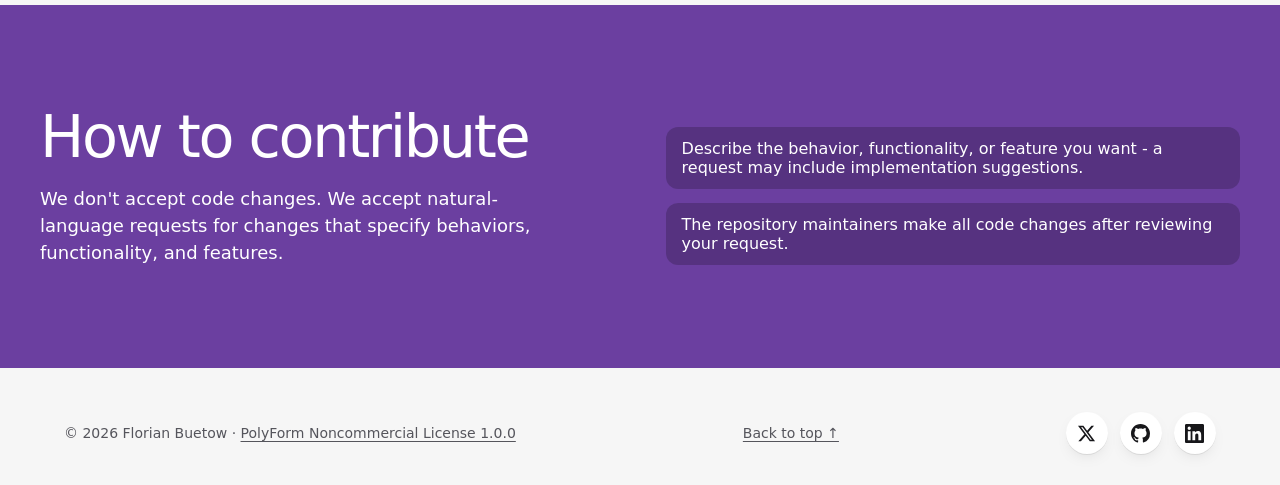
==== commit 786e38ad: "Add How to get unstuck and swap Limitations with Run it on your machine Co-Authored-By: Claude Opus " ====
--- a/site/index.html
+++ b/site/index.html
@@ -204,7 +204,8 @@
   .start h2 { font-size: clamp(32px, 4.6vw, 64px); letter-spacing: -.04em; text-wrap: balance; font-weight: 500; }
   .start p { max-width: 62ch; margin: 18px auto 0; font-size: 16px; line-height: 1.5; text-wrap: pretty; }
   .start pre { display: inline-block; max-width: 100%; overflow-x: auto; margin-top: 28px; text-align: left; background: var(--pill); border: 1px solid var(--line); border-radius: 16px; padding: 20px 28px; font: 15px/1.7 ui-monospace, "SF Mono", Menlo, monospace; }
-  .start-row { max-width: 1248px; margin: 96px auto 0; padding: 0 24px; display: grid; grid-template-columns: minmax(0, 1fr) minmax(0, 1.6fr); gap: 64px; align-items: start; }
+  .start-row { max-width: 1248px; margin: 96px auto 0; padding: 0 24px; display: grid; grid-template-columns: minmax(0, 1.6fr) minmax(0, 1fr); gap: 64px; align-items: start; }
+  .start h3 { margin-top: 48px; font-size: clamp(24px, 2.6vw, 32px); letter-spacing: -.03em; font-weight: 500; }
   .start-row .start { max-width: none; margin: 0; padding: 0; text-align: left; }
   .start-row .start p { margin-left: 0; }
   .start-row .cta { justify-content: flex-start; }
@@ -482,12 +483,6 @@
   </section>
 
   <div class="start-row">
-  <section class="start" id="limitations">
-    <h2>Limitations</h2>
-    <p>The factory is not meant to scale to production environments. It is an educational tool with no production hardening, built to run on a single-node KIND cluster on your workstation.</p>
-    <p>Carrying a skill also lets an agent run that skill's scripts inside its dev pod, where scripts can modify any file in <code>/workspace</code>.</p>
-  </section>
-
   <section class="start" id="get-started">
     <h2>Run it on your machine</h2>
     <p>Needs Colima, the Docker CLI, KIND, <code>kubectl</code>, <code>just</code>, Node.js 24+, Go 1.26+, <code>uv</code>, and an OpenAI-compatible LLM API such as LM Studio or Ollama.</p>
@@ -498,12 +493,20 @@
 just info     # show each service's address and status
 just status   # show pods and services
 just help     # list every command</pre>
+    <h3 id="unstuck">How to get unstuck</h3>
+    <p>Most of the factory is driven by configuration, so this page does not walk through every setting. When something does not work, ask the AI coding agent in your terminal to read the repository and fix it. It will find the right file faster than any guide.</p>
+    <pre>claude "just start fails, find out why and fix it"</pre>
     <div class="cta">
       <a class="btn primary" href="https://github.com/florianbuetow/opensoftwarefactory">
         <svg viewBox="0 0 16 16" aria-hidden="true"><path d="M8 0C3.58 0 0 3.58 0 8c0 3.54 2.29 6.53 5.47 7.59.4.07.55-.17.55-.38 0-.19-.01-.82-.01-1.49-2.01.37-2.53-.49-2.69-.94-.09-.23-.48-.94-.82-1.13-.28-.15-.68-.52-.01-.53.63-.01 1.08.58 1.23.82.72 1.21 1.87.87 2.33.66.07-.52.28-.87.51-1.07-1.78-.2-3.64-.89-3.64-3.95 0-.87.31-1.59.82-2.15-.08-.2-.36-1.02.08-2.12 0 0 .67-.21 2.2.82.64-.18 1.32-.27 2-.27.68 0 1.36.09 2 .27 1.53-1.04 2.2-.82 2.2-.82.44 1.1.16 1.92.08 2.12.51.56.82 1.27.82 2.15 0 3.07-1.87 3.75-3.65 3.95.29.25.54.73.54 1.48 0 1.07-.01 1.93-.01 2.2 0 .21.15.46.55.38A8.013 8.013 0 0016 8c0-4.42-3.58-8-8-8z"/></svg>
         GitHub
       </a>
     </div>
+  </section>
+
+  <section class="start" id="limitations">
+    <h2>Limitations</h2>
+    <p>The factory is not meant to scale to production environments. It is an educational tool with no production hardening, built to run on a single-node KIND cluster on your workstation.</p>
   </section>
   </div>
 
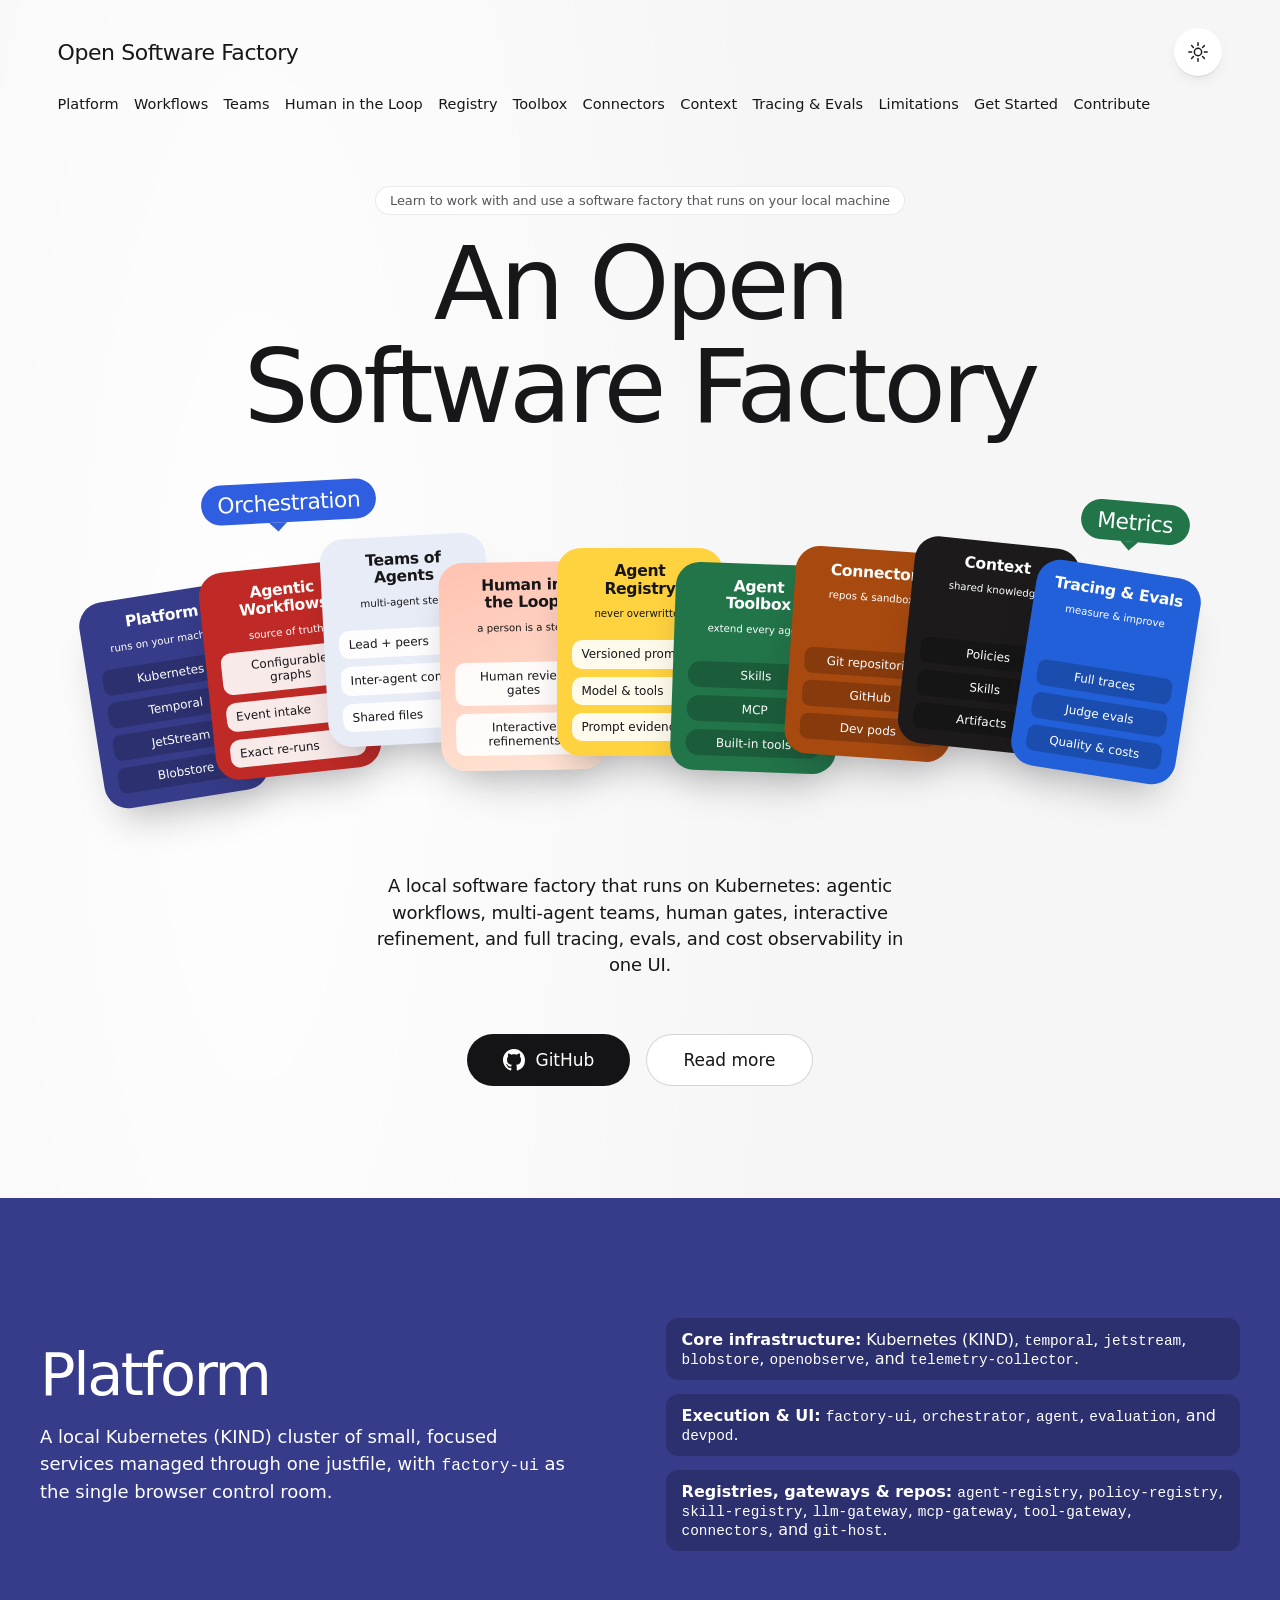
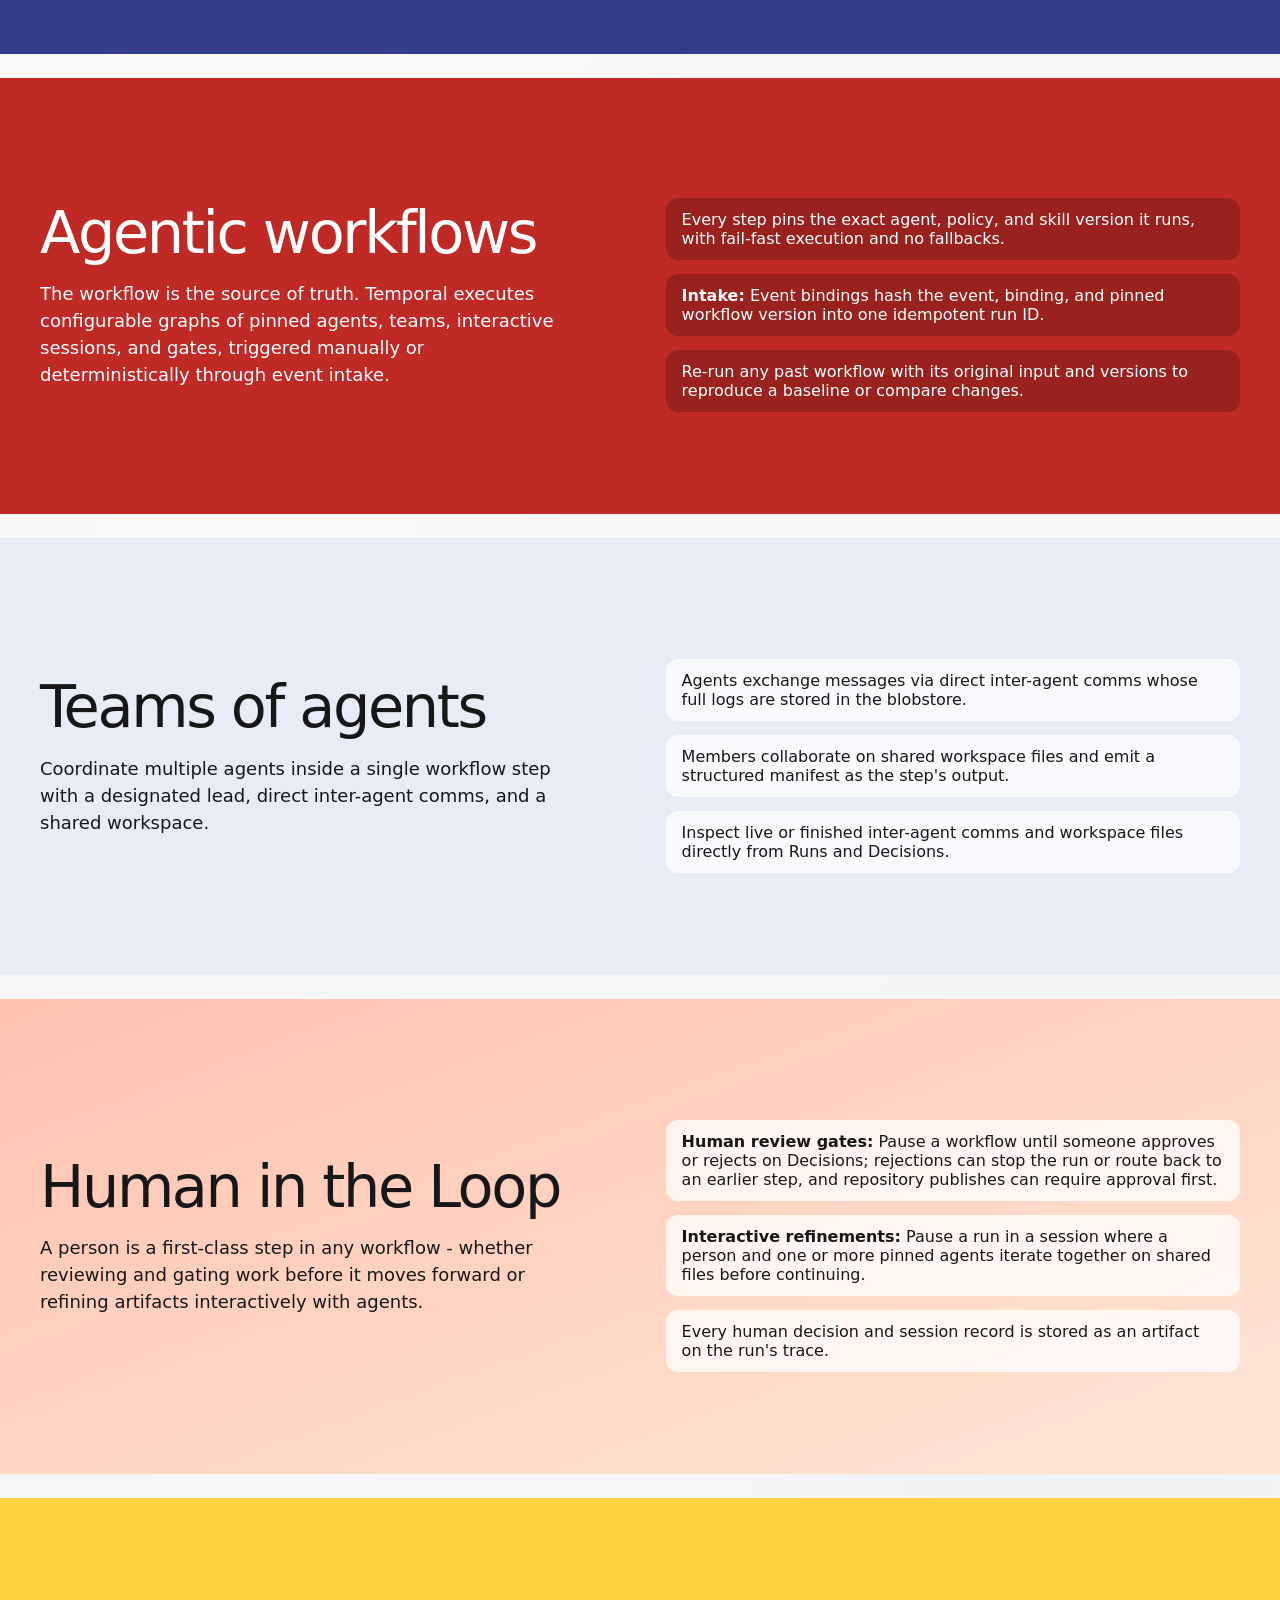
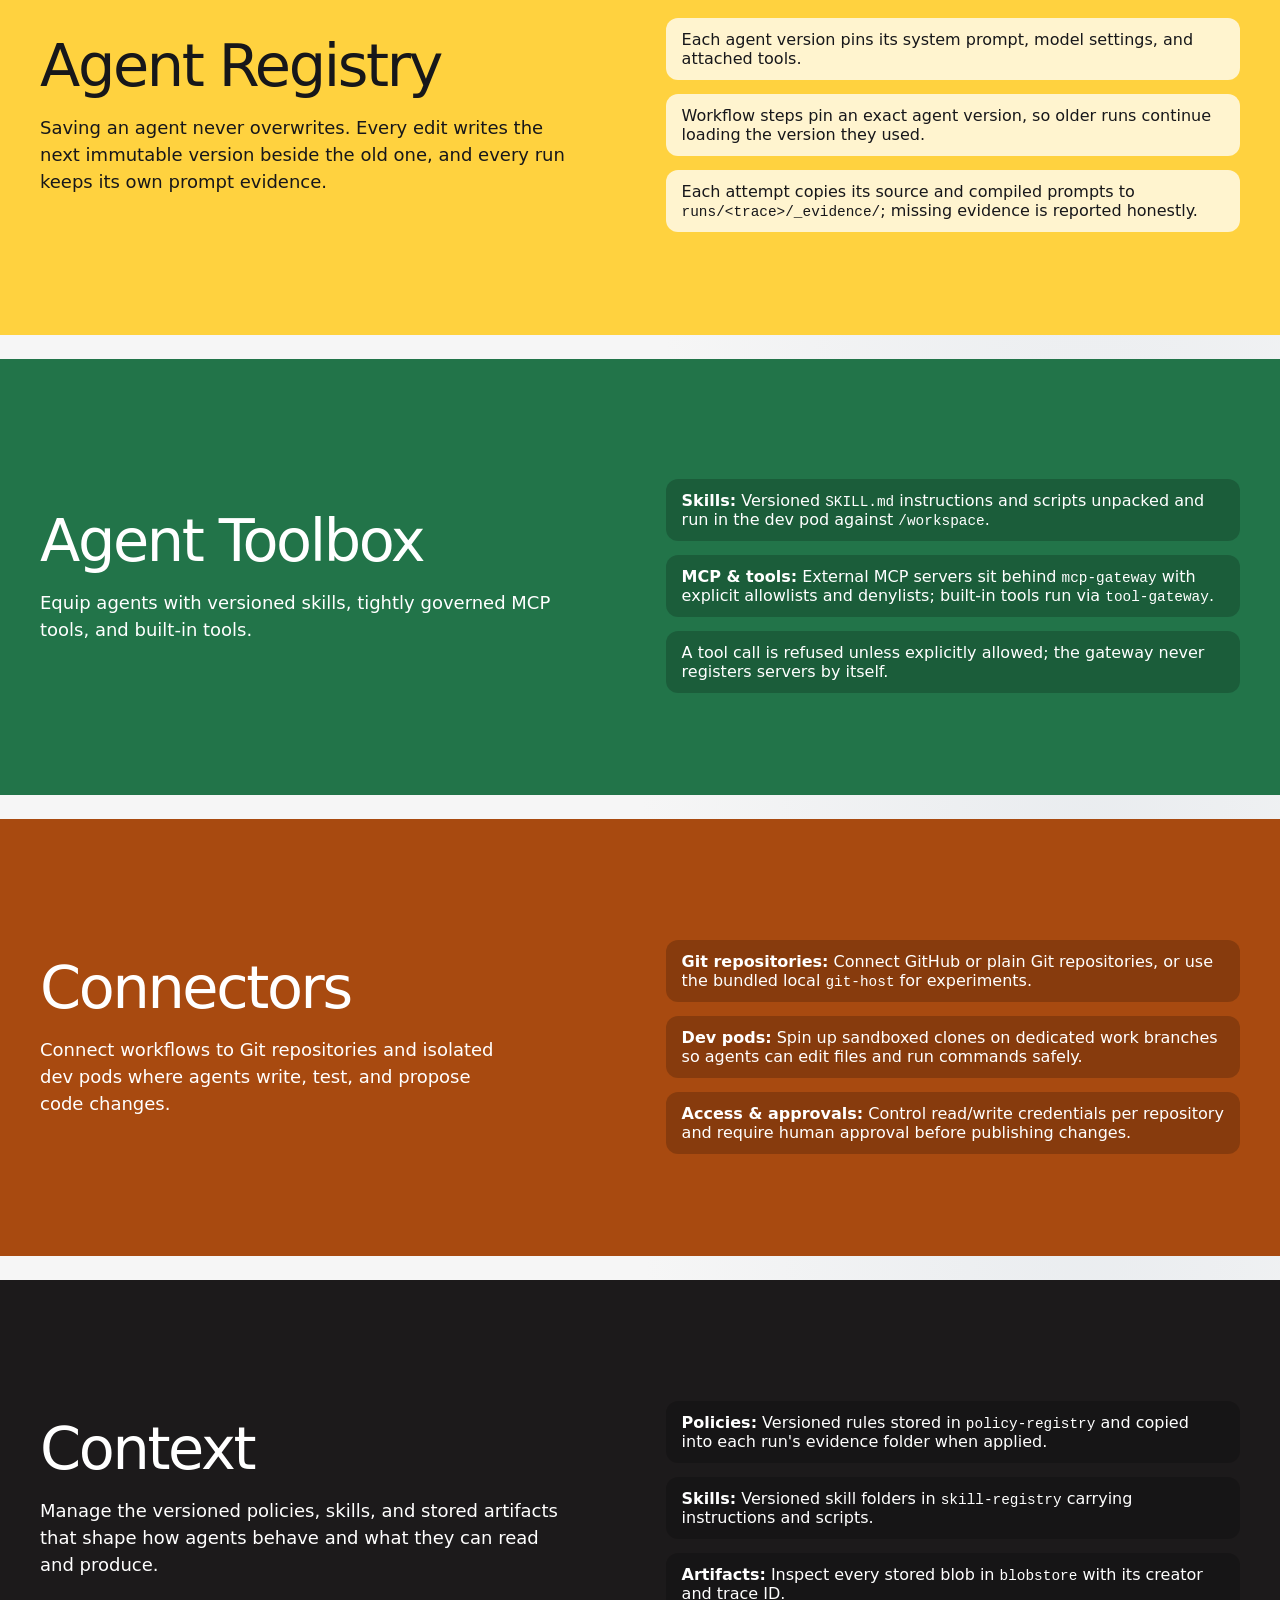
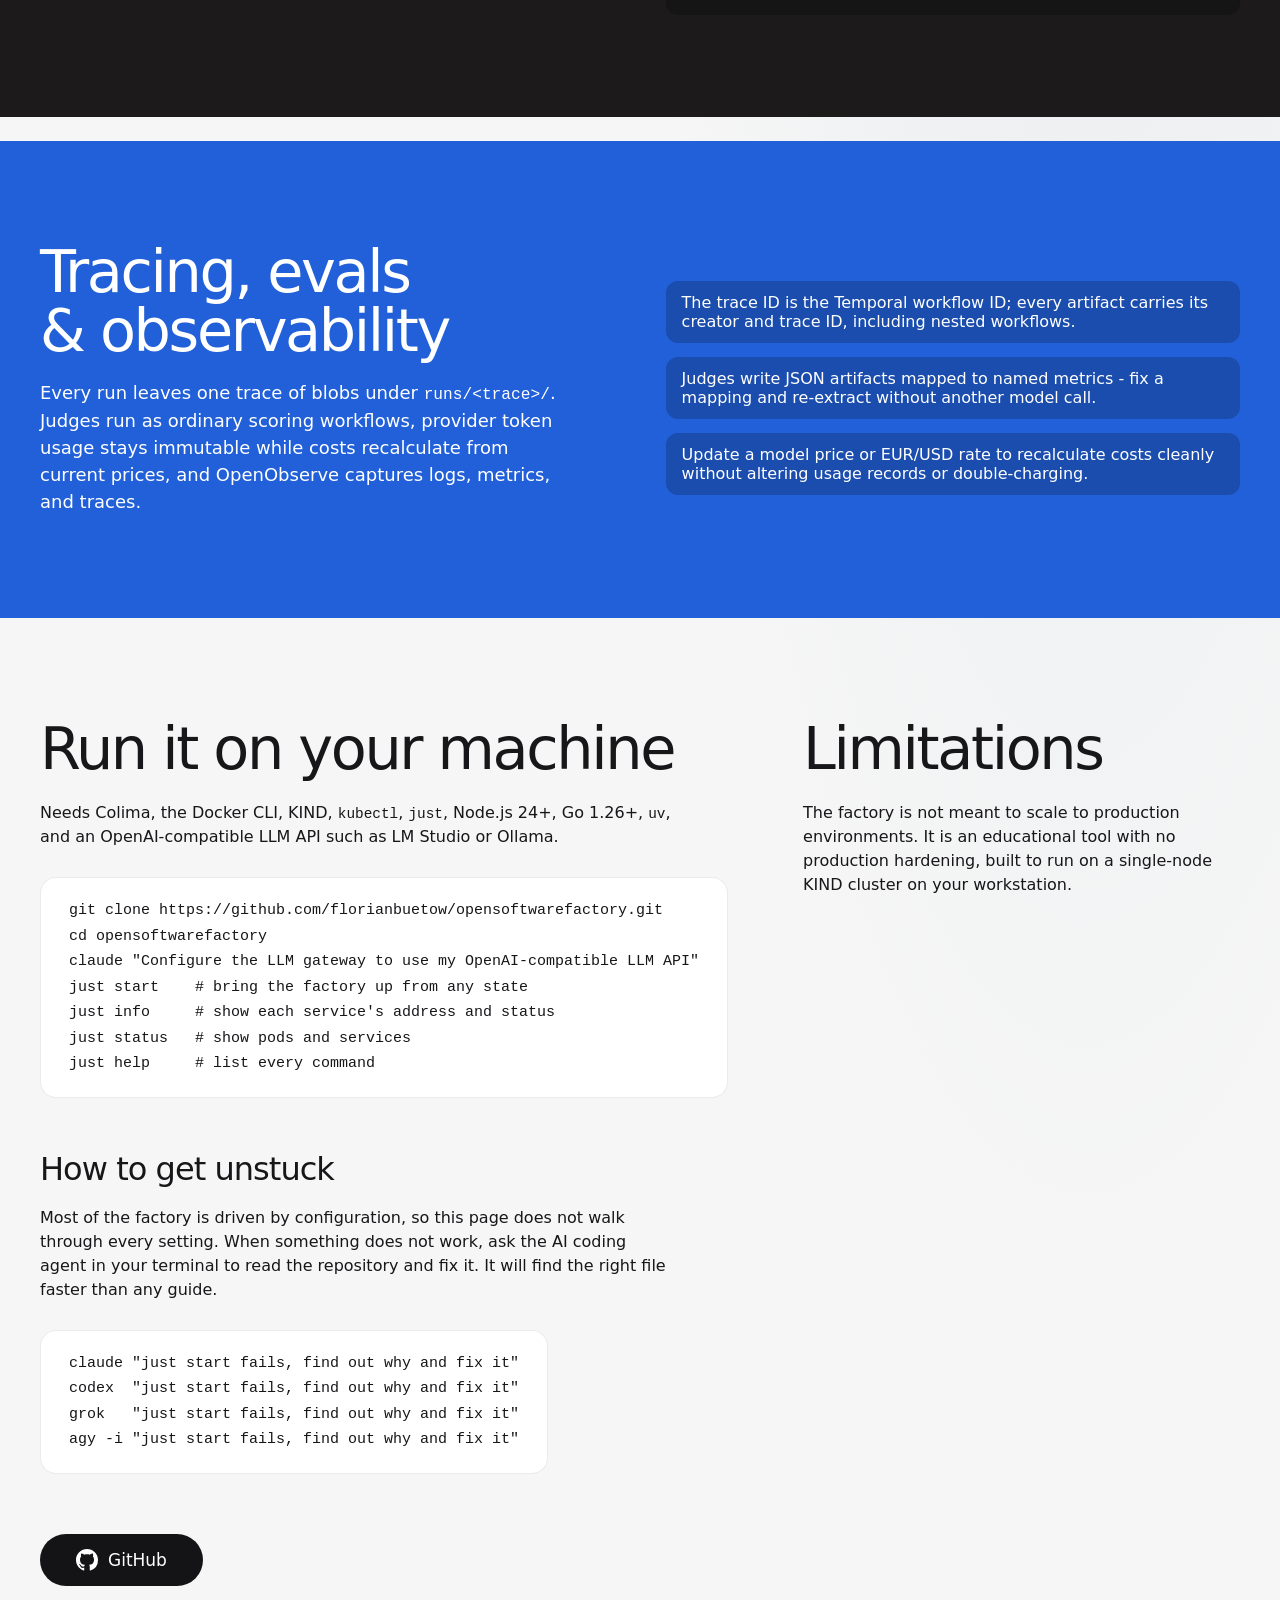
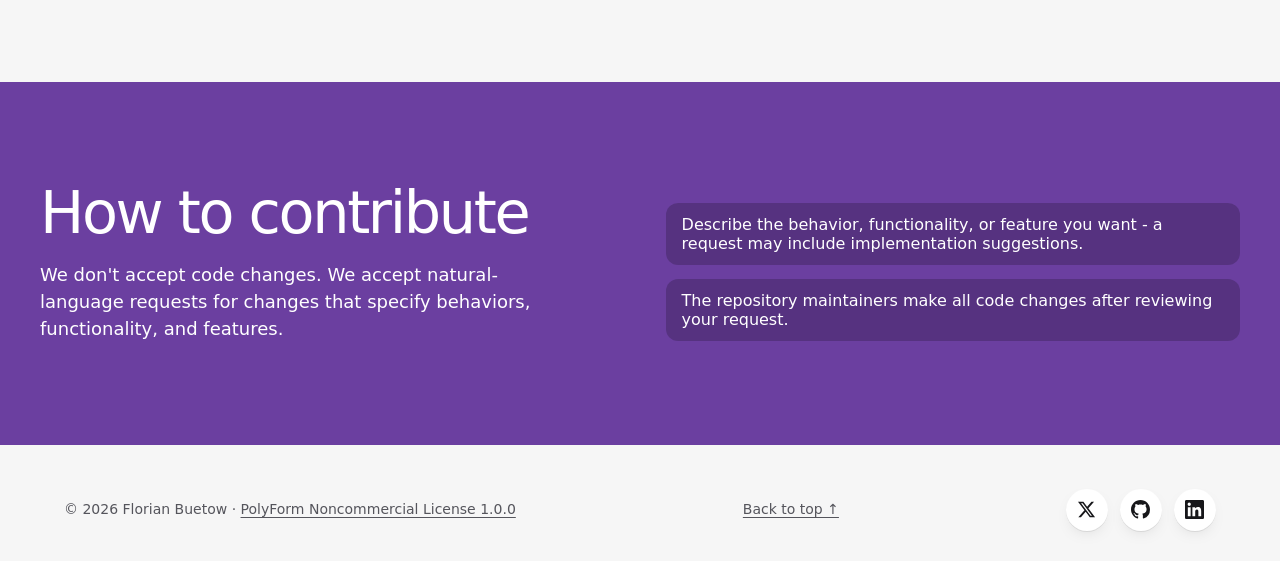
==== commit 935e9361: "Show get-unstuck prompts for Codex, Grok and Antigravity Co-Authored-By: Claude Opus 5.5 <noreply@an" ====
--- a/site/index.html
+++ b/site/index.html
@@ -495,7 +495,10 @@
 just help     # list every command</pre>
     <h3 id="unstuck">How to get unstuck</h3>
     <p>Most of the factory is driven by configuration, so this page does not walk through every setting. When something does not work, ask the AI coding agent in your terminal to read the repository and fix it. It will find the right file faster than any guide.</p>
-    <pre>claude "just start fails, find out why and fix it"</pre>
+    <pre>claude "just start fails, find out why and fix it"
+codex  "just start fails, find out why and fix it"
+grok   "just start fails, find out why and fix it"
+agy -i "just start fails, find out why and fix it"</pre>
     <div class="cta">
       <a class="btn primary" href="https://github.com/florianbuetow/opensoftwarefactory">
         <svg viewBox="0 0 16 16" aria-hidden="true"><path d="M8 0C3.58 0 0 3.58 0 8c0 3.54 2.29 6.53 5.47 7.59.4.07.55-.17.55-.38 0-.19-.01-.82-.01-1.49-2.01.37-2.53-.49-2.69-.94-.09-.23-.48-.94-.82-1.13-.28-.15-.68-.52-.01-.53.63-.01 1.08.58 1.23.82.72 1.21 1.87.87 2.33.66.07-.52.28-.87.51-1.07-1.78-.2-3.64-.89-3.64-3.95 0-.87.31-1.59.82-2.15-.08-.2-.36-1.02.08-2.12 0 0 .67-.21 2.2.82.64-.18 1.32-.27 2-.27.68 0 1.36.09 2 .27 1.53-1.04 2.2-.82 2.2-.82.44 1.1.16 1.92.08 2.12.51.56.82 1.27.82 2.15 0 3.07-1.87 3.75-3.65 3.95.29.25.54.73.54 1.48 0 1.07-.01 1.93-.01 2.2 0 .21.15.46.55.38A8.013 8.013 0 0016 8c0-4.42-3.58-8-8-8z"/></svg>
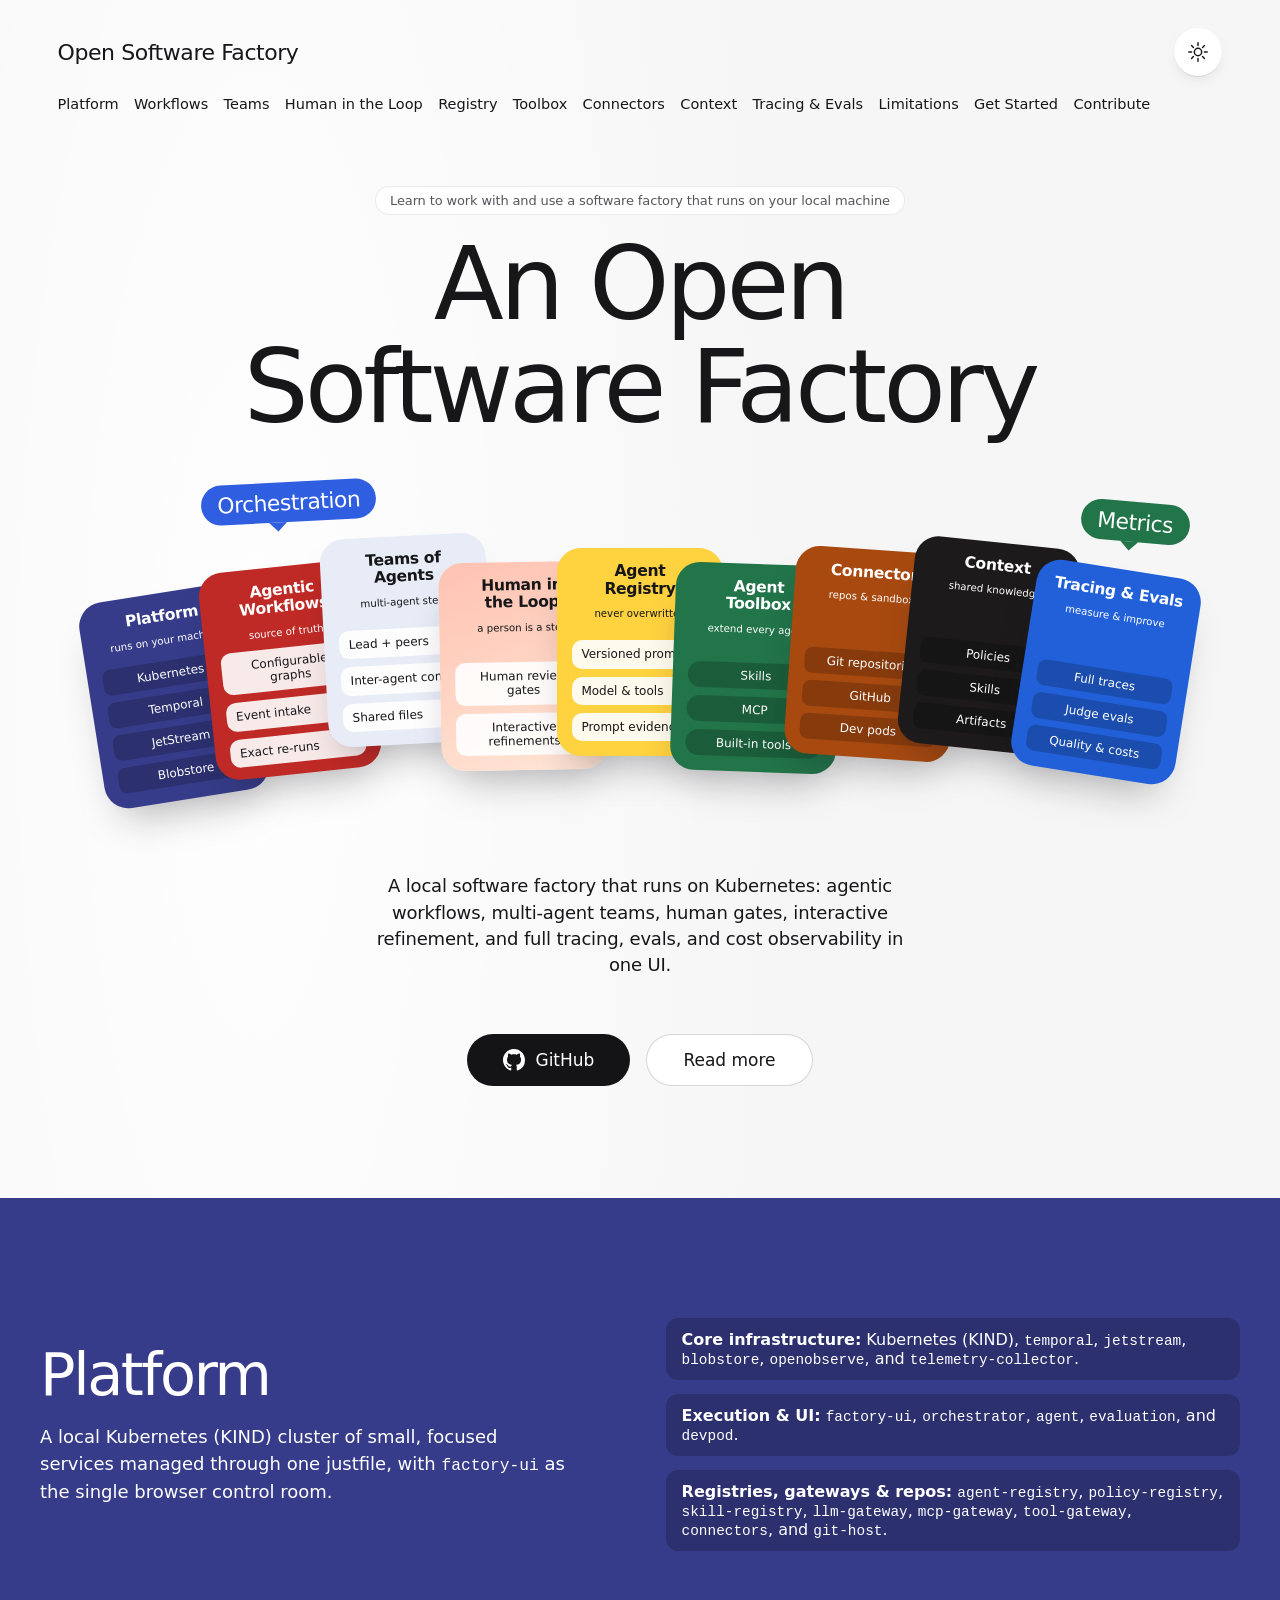
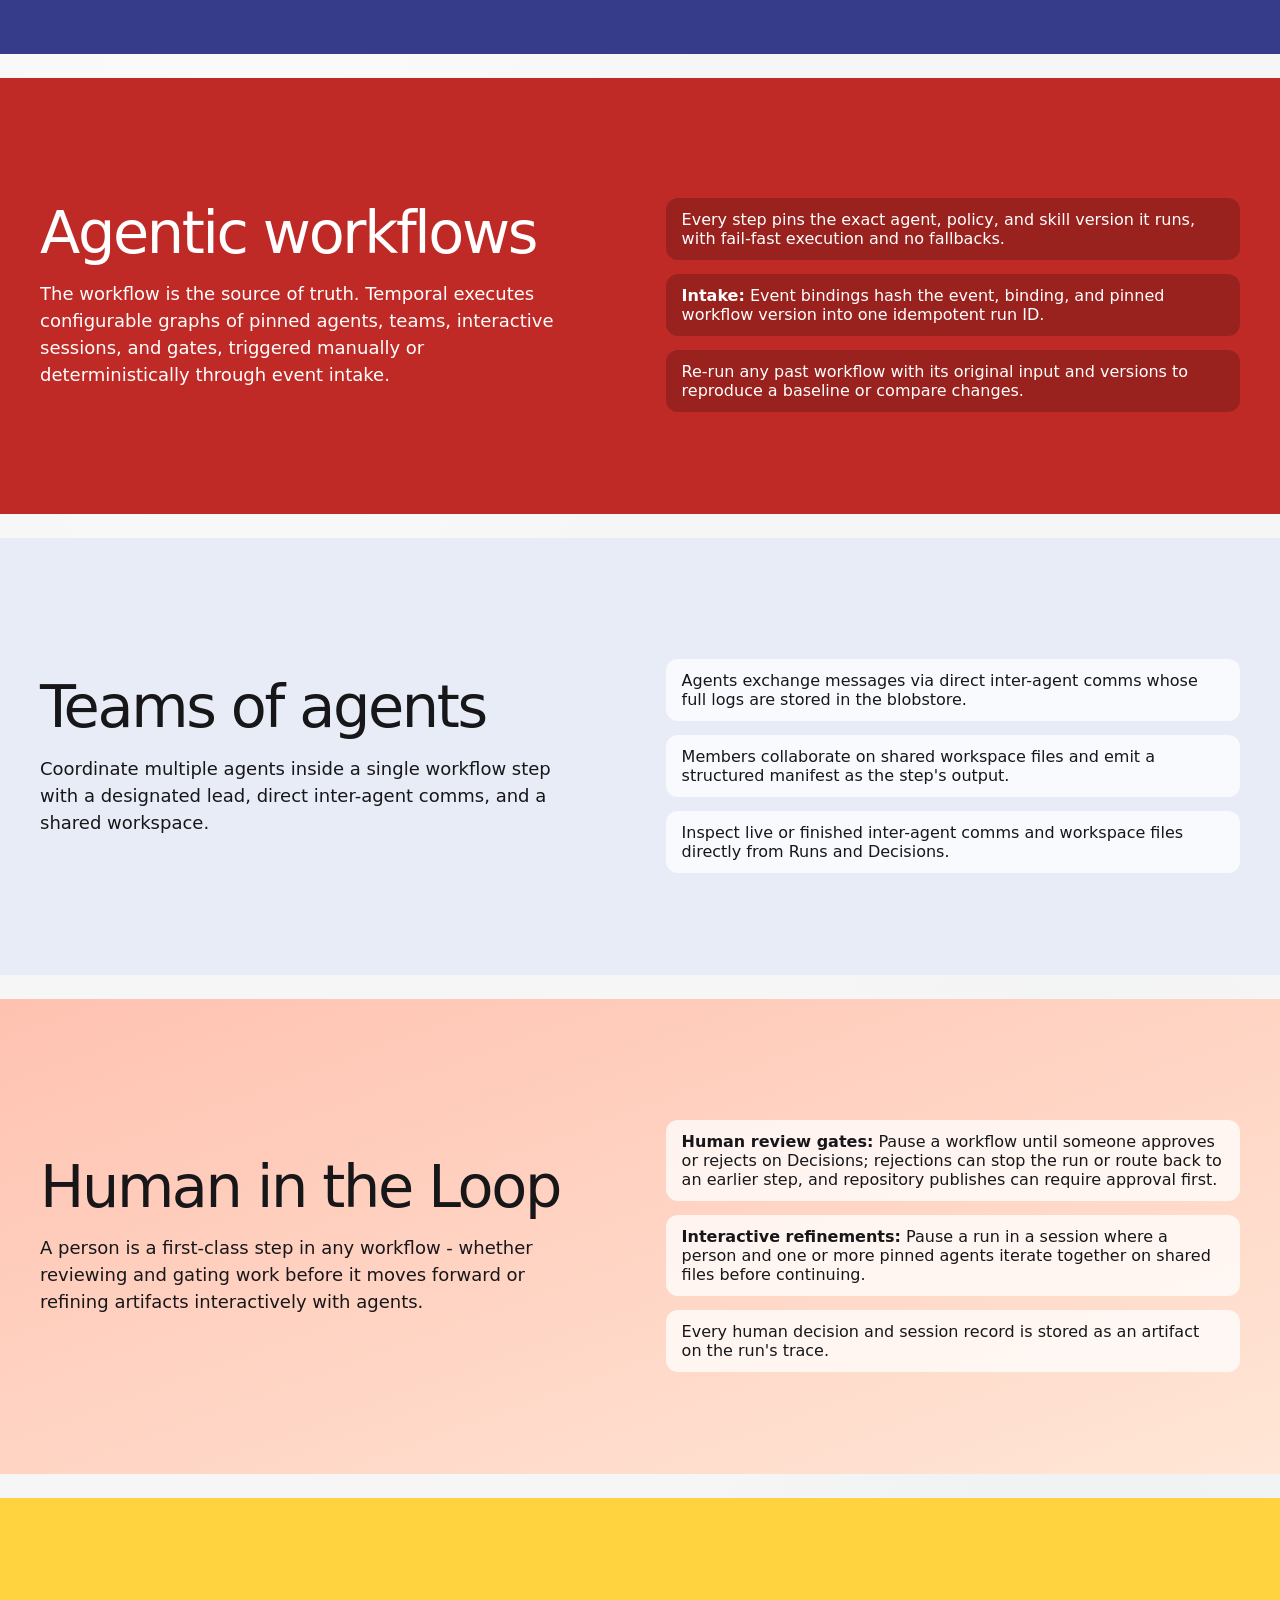
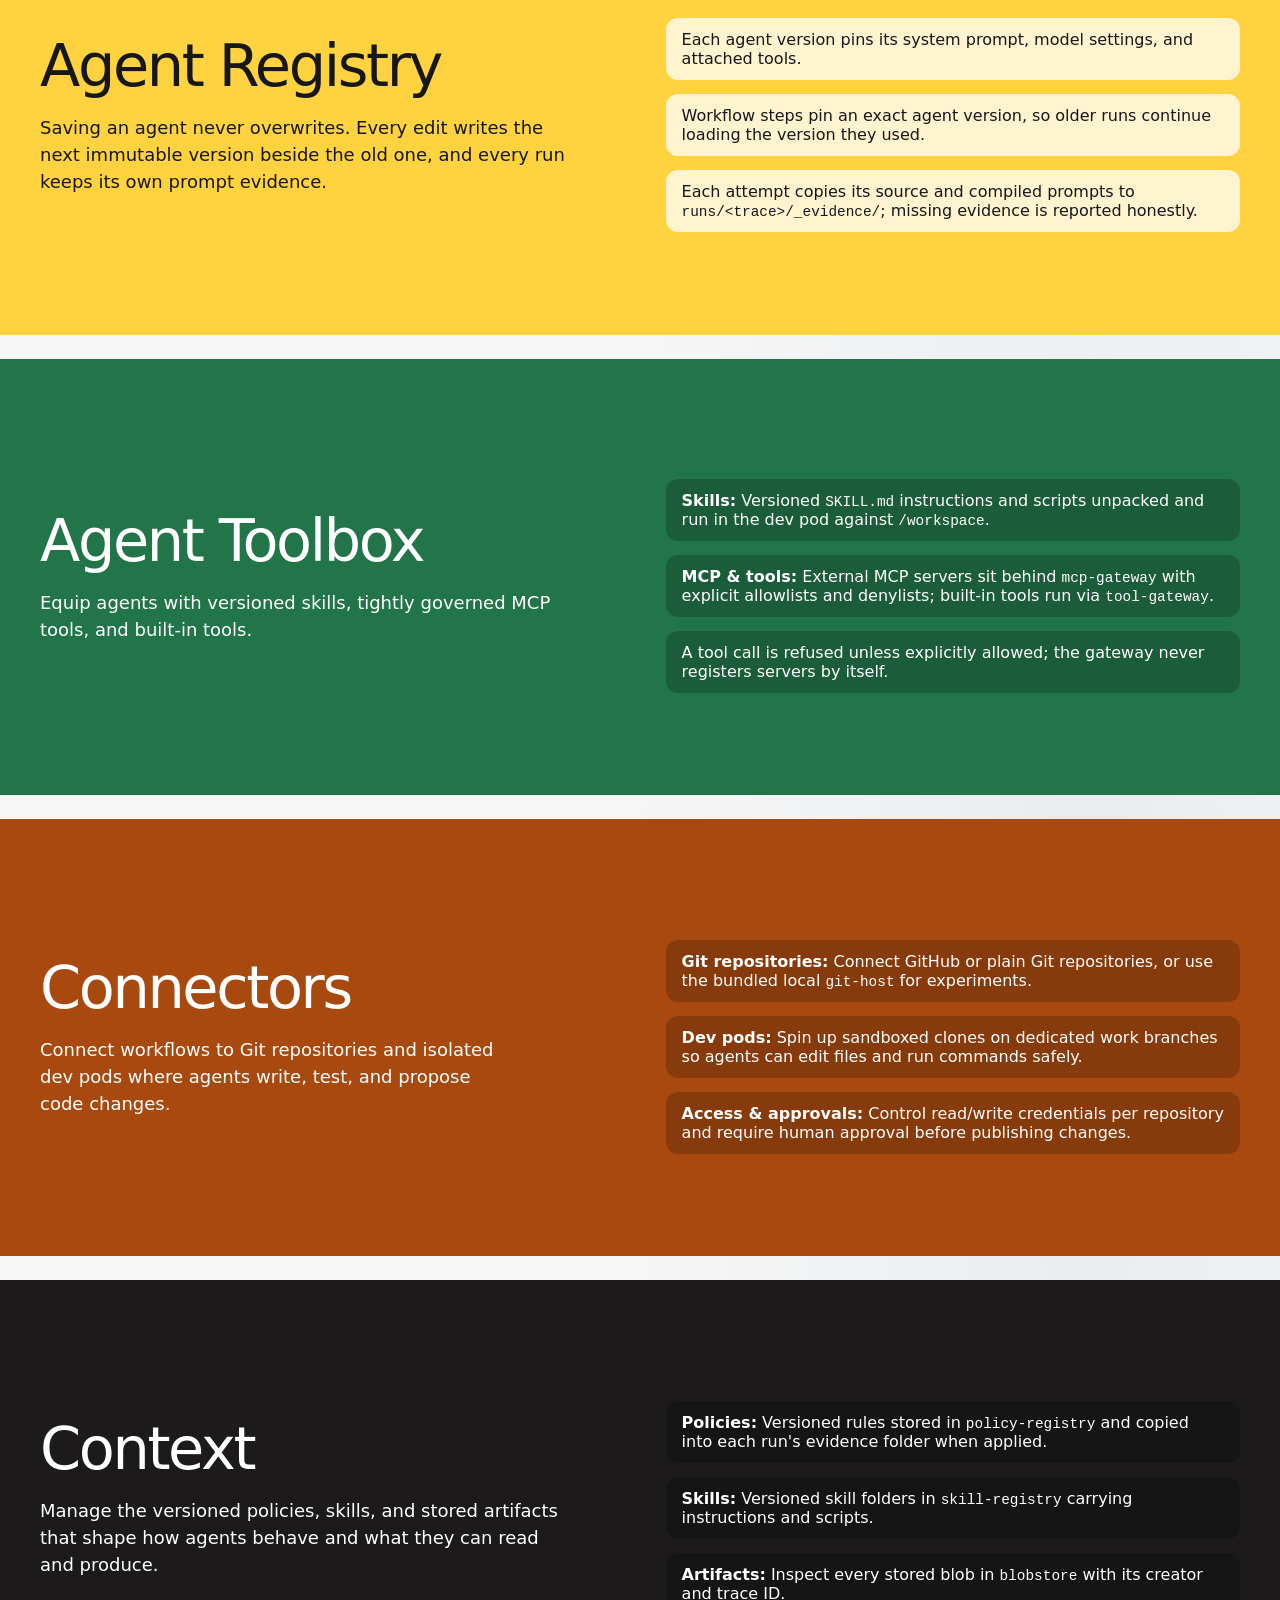
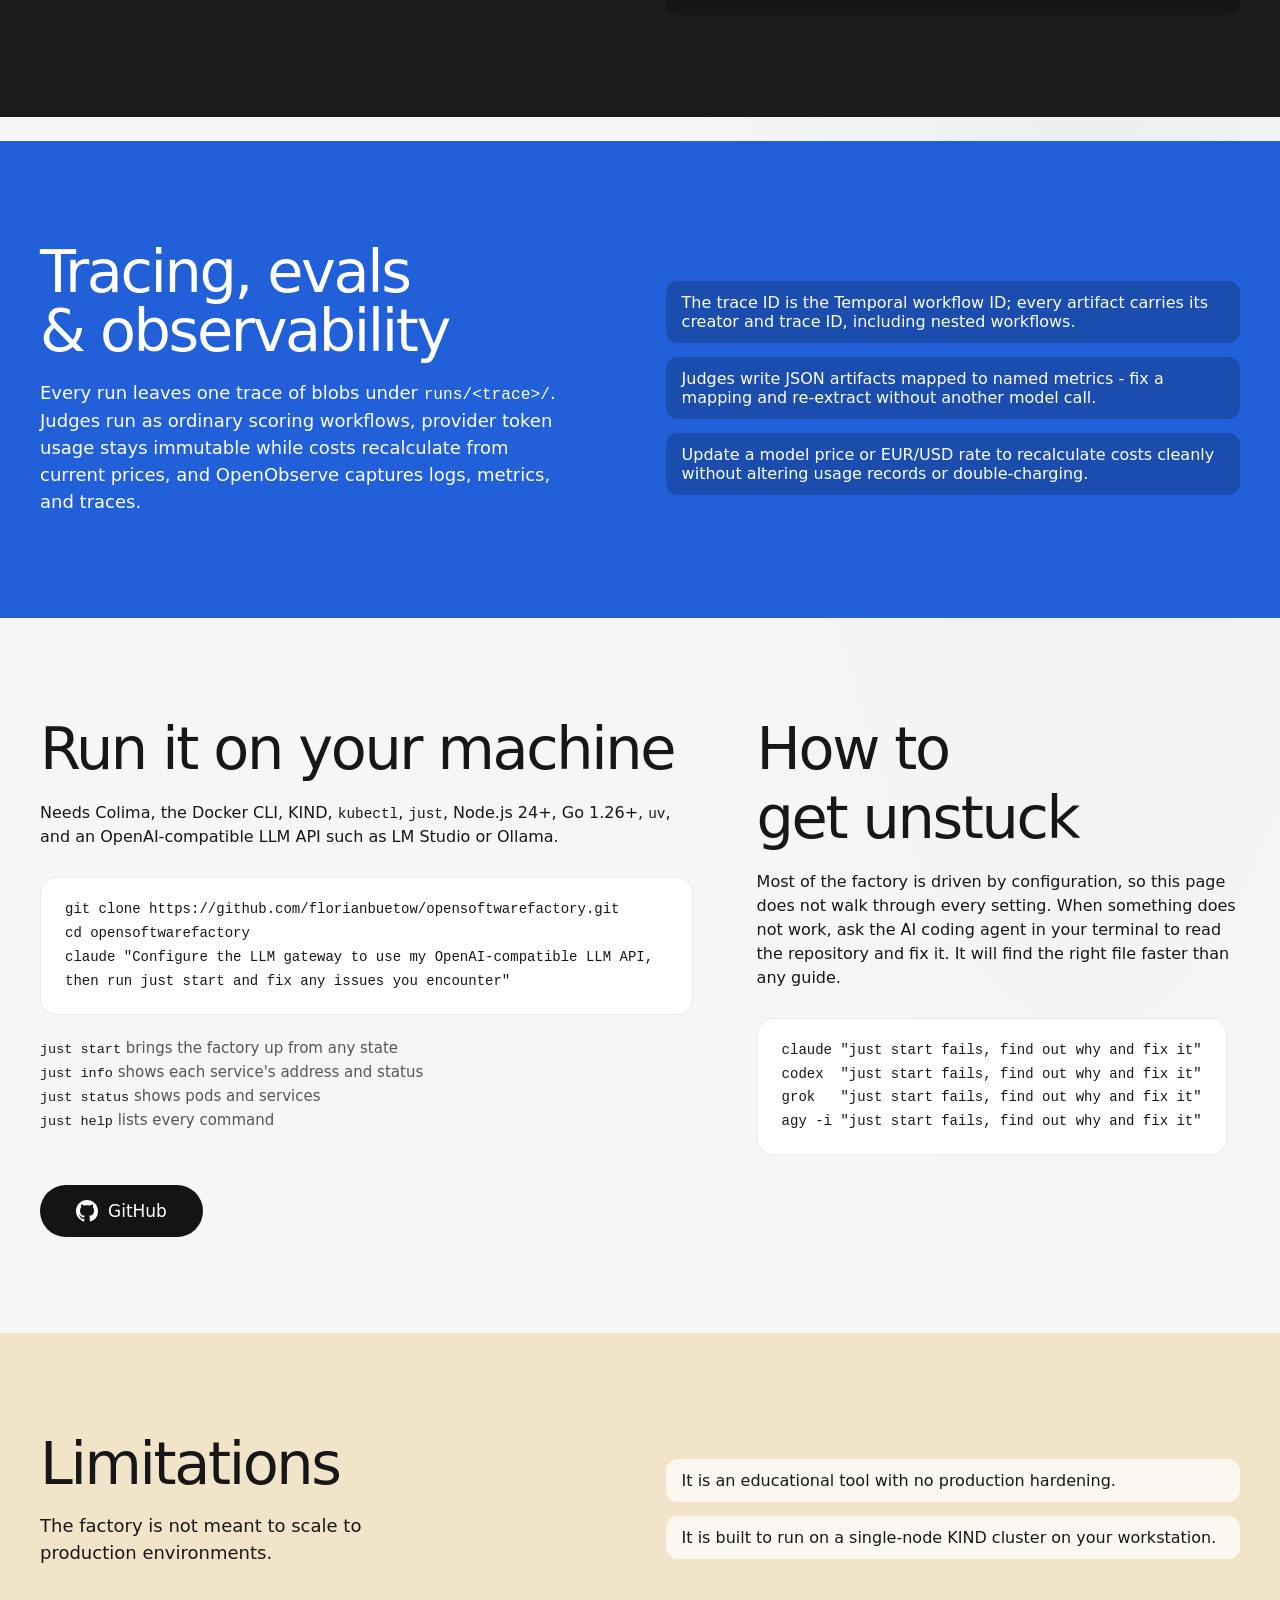
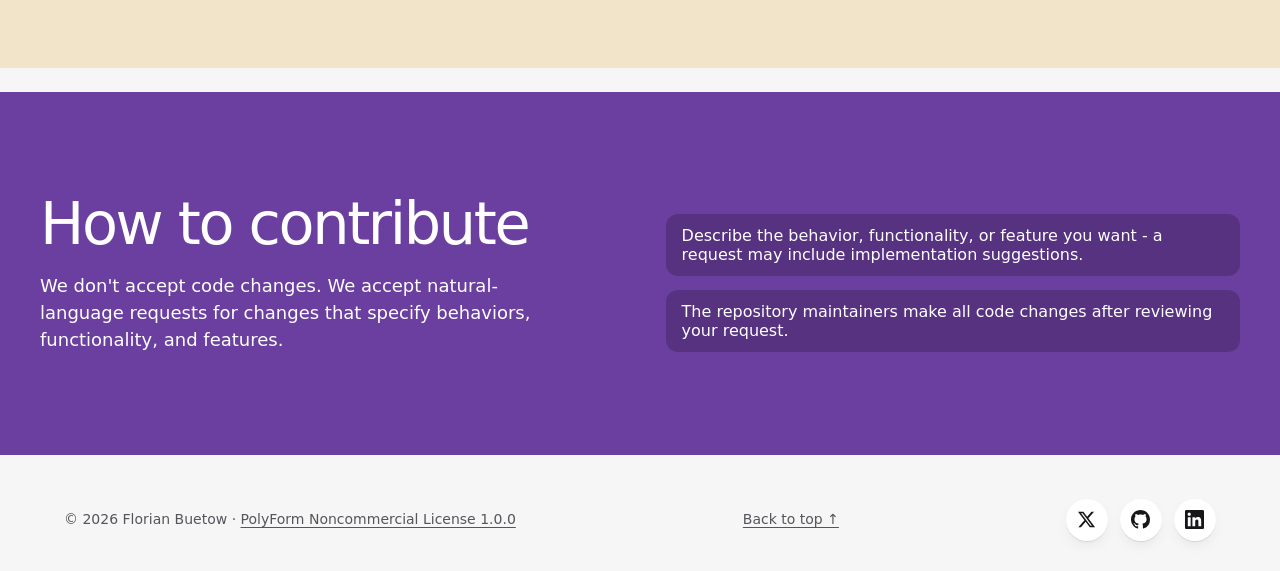
==== commit 80f9bdf0: "Restructure getting started and give Limitations its own section One agent prompt configures the gat" ====
--- a/site/index.html
+++ b/site/index.html
@@ -143,6 +143,7 @@
   .c8, .t8 { background: #1c1a1b; color: #fff; }
   .c9, .t9 { background: #2160d8; color: #fff; }
   .t10 { background: #6b3fa0; color: #fff; }
+  .t11 { background: #f1e4c8; color: #17171a; }
   .c1 { transform: translateY(46px) rotate(-9deg); z-index: 1; }
   .c2 { transform: translateY(20px) rotate(-6deg); z-index: 2; }
   .c3 { transform: translateY(-10px) rotate(-3deg); z-index: 3; }
@@ -203,14 +204,15 @@
   .start { max-width: 1100px; margin: 96px auto 0; padding: 0 24px; text-align: center; }
   .start h2 { font-size: clamp(32px, 4.6vw, 64px); letter-spacing: -.04em; text-wrap: balance; font-weight: 500; }
   .start p { max-width: 62ch; margin: 18px auto 0; font-size: 16px; line-height: 1.5; text-wrap: pretty; }
-  .start pre { display: inline-block; max-width: 100%; overflow-x: auto; margin-top: 28px; text-align: left; background: var(--pill); border: 1px solid var(--line); border-radius: 16px; padding: 20px 28px; font: 15px/1.7 ui-monospace, "SF Mono", Menlo, monospace; }
-  .start-row { max-width: 1248px; margin: 96px auto 0; padding: 0 24px; display: grid; grid-template-columns: minmax(0, 1.6fr) minmax(0, 1fr); gap: 64px; align-items: start; }
-  .start h3 { margin-top: 48px; font-size: clamp(24px, 2.6vw, 32px); letter-spacing: -.03em; font-weight: 500; }
+  .start pre { display: inline-block; max-width: 100%; overflow-x: auto; white-space: pre-wrap; overflow-wrap: break-word; margin-top: 28px; text-align: left; background: var(--pill); border: 1px solid var(--line); border-radius: 16px; padding: 20px 24px; font: 14px/1.7 ui-monospace, "SF Mono", Menlo, monospace; }
+  .start-row { max-width: 1248px; margin: 96px auto 0; padding: 0 24px; display: grid; grid-template-columns: minmax(0, 1.35fr) minmax(0, 1fr); gap: 64px; align-items: start; }
+  .cmds { list-style: none; padding: 0; margin: 20px 0 0; display: grid; gap: 6px; font-size: 15px; color: var(--muted); }
+  .cmds code { color: var(--text); }
   .start-row .start { max-width: none; margin: 0; padding: 0; text-align: left; }
   .start-row .start p { margin-left: 0; }
   .start-row .cta { justify-content: flex-start; }
   .start-row + .topic { margin-top: 96px; }
-  @media (max-width: 1260px) {
+  @media (max-width: 1240px) {
     .start-row { grid-template-columns: minmax(0, 1fr); gap: 96px; }
     .start-row .start { text-align: center; }
     .start-row .start p { margin-left: auto; }
@@ -488,30 +490,41 @@
     <p>Needs Colima, the Docker CLI, KIND, <code>kubectl</code>, <code>just</code>, Node.js 24+, Go 1.26+, <code>uv</code>, and an OpenAI-compatible LLM API such as LM Studio or Ollama.</p>
     <pre>git clone https://github.com/florianbuetow/opensoftwarefactory.git
 cd opensoftwarefactory
-claude "Configure the LLM gateway to use my OpenAI-compatible LLM API"
-just start    # bring the factory up from any state
-just info     # show each service's address and status
-just status   # show pods and services
-just help     # list every command</pre>
-    <h3 id="unstuck">How to get unstuck</h3>
+claude "Configure the LLM gateway to use my OpenAI-compatible LLM API, then run just start and fix any issues you encounter"</pre>
+    <ul class="cmds">
+      <li><code>just start</code> brings the factory up from any state</li>
+      <li><code>just info</code> shows each service's address and status</li>
+      <li><code>just status</code> shows pods and services</li>
+      <li><code>just help</code> lists every command</li>
+    </ul>
+    <div class="cta">
+      <a class="btn primary" href="https://github.com/florianbuetow/opensoftwarefactory">
+        <svg viewBox="0 0 16 16" aria-hidden="true"><path d="M8 0C3.58 0 0 3.58 0 8c0 3.54 2.29 6.53 5.47 7.59.4.07.55-.17.55-.38 0-.19-.01-.82-.01-1.49-2.01.37-2.53-.49-2.69-.94-.09-.23-.48-.94-.82-1.13-.28-.15-.68-.52-.01-.53.63-.01 1.08.58 1.23.82.72 1.21 1.87.87 2.33.66.07-.52.28-.87.51-1.07-1.78-.2-3.64-.89-3.64-3.95 0-.87.31-1.59.82-2.15-.08-.2-.36-1.02.08-2.12 0 0 .67-.21 2.2.82.64-.18 1.32-.27 2-.27.68 0 1.36.09 2 .27 1.53-1.04 2.2-.82 2.2-.82.44 1.1.16 1.92.08 2.12.51.56.82 1.27.82 2.15 0 3.07-1.87 3.75-3.65 3.95.29.25.54.73.54 1.48 0 1.07-.01 1.93-.01 2.2 0 .21.15.46.55.38A8.013 8.013 0 0016 8c0-4.42-3.58-8-8-8z"/></svg>
+        GitHub
+      </a>
+    </div>
+  </section>
+
+  <section class="start" id="unstuck">
+    <h2>How to get unstuck</h2>
     <p>Most of the factory is driven by configuration, so this page does not walk through every setting. When something does not work, ask the AI coding agent in your terminal to read the repository and fix it. It will find the right file faster than any guide.</p>
     <pre>claude "just start fails, find out why and fix it"
 codex  "just start fails, find out why and fix it"
 grok   "just start fails, find out why and fix it"
 agy -i "just start fails, find out why and fix it"</pre>
-    <div class="cta">
-      <a class="btn primary" href="https://github.com/florianbuetow/opensoftwarefactory">
-        <svg viewBox="0 0 16 16" aria-hidden="true"><path d="M8 0C3.58 0 0 3.58 0 8c0 3.54 2.29 6.53 5.47 7.59.4.07.55-.17.55-.38 0-.19-.01-.82-.01-1.49-2.01.37-2.53-.49-2.69-.94-.09-.23-.48-.94-.82-1.13-.28-.15-.68-.52-.01-.53.63-.01 1.08.58 1.23.82.72 1.21 1.87.87 2.33.66.07-.52.28-.87.51-1.07-1.78-.2-3.64-.89-3.64-3.95 0-.87.31-1.59.82-2.15-.08-.2-.36-1.02.08-2.12 0 0 .67-.21 2.2.82.64-.18 1.32-.27 2-.27.68 0 1.36.09 2 .27 1.53-1.04 2.2-.82 2.2-.82.44 1.1.16 1.92.08 2.12.51.56.82 1.27.82 2.15 0 3.07-1.87 3.75-3.65 3.95.29.25.54.73.54 1.48 0 1.07-.01 1.93-.01 2.2 0 .21.15.46.55.38A8.013 8.013 0 0016 8c0-4.42-3.58-8-8-8z"/></svg>
-        GitHub
-      </a>
-    </div>
-  </section>
-
-  <section class="start" id="limitations">
-    <h2>Limitations</h2>
-    <p>The factory is not meant to scale to production environments. It is an educational tool with no production hardening, built to run on a single-node KIND cluster on your workstation.</p>
   </section>
   </div>
+
+  <section class="topic t11 light" id="limitations">
+    <div>
+      <h2>Limitations</h2>
+      <p>The factory is not meant to scale to production environments.</p>
+    </div>
+    <ul>
+      <li>It is an educational tool with no production hardening.</li>
+      <li>It is built to run on a single-node KIND cluster on your workstation.</li>
+    </ul>
+  </section>
 
   <section class="topic t10" id="contribute">
     <div>
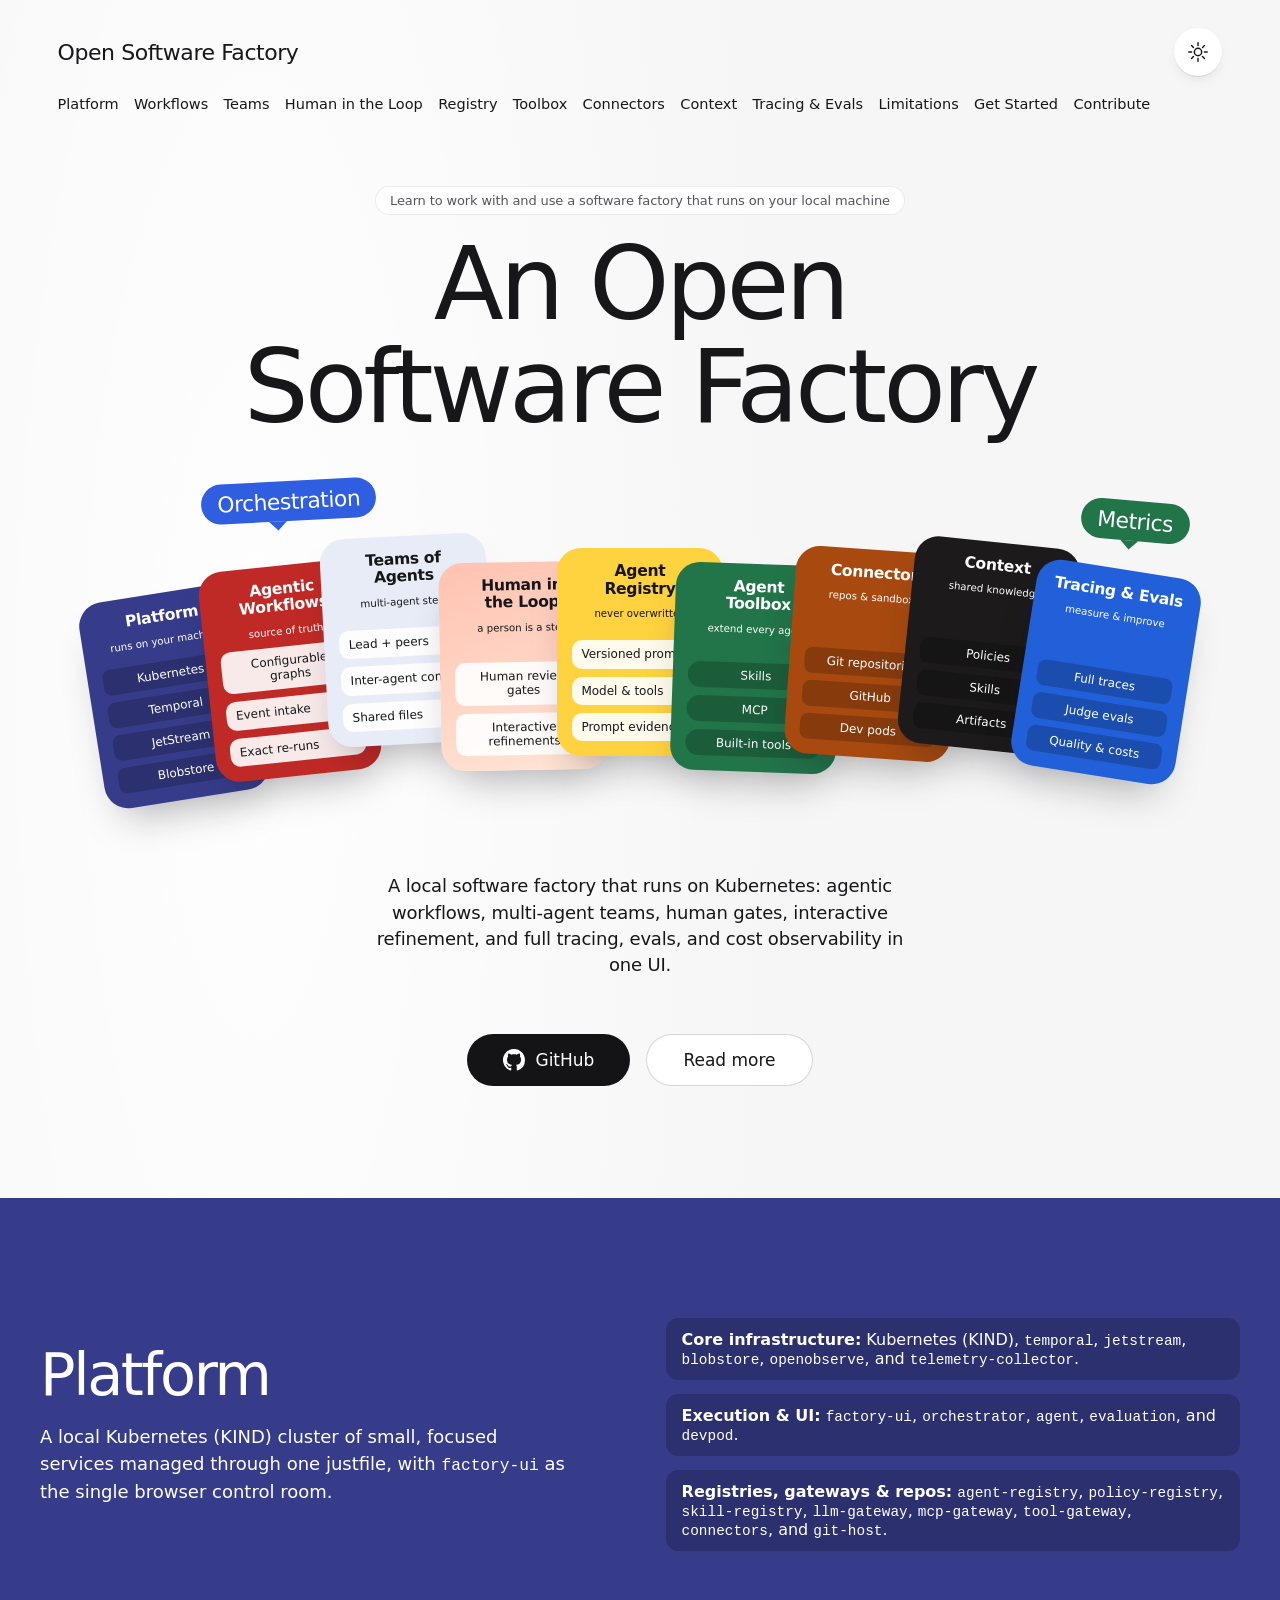
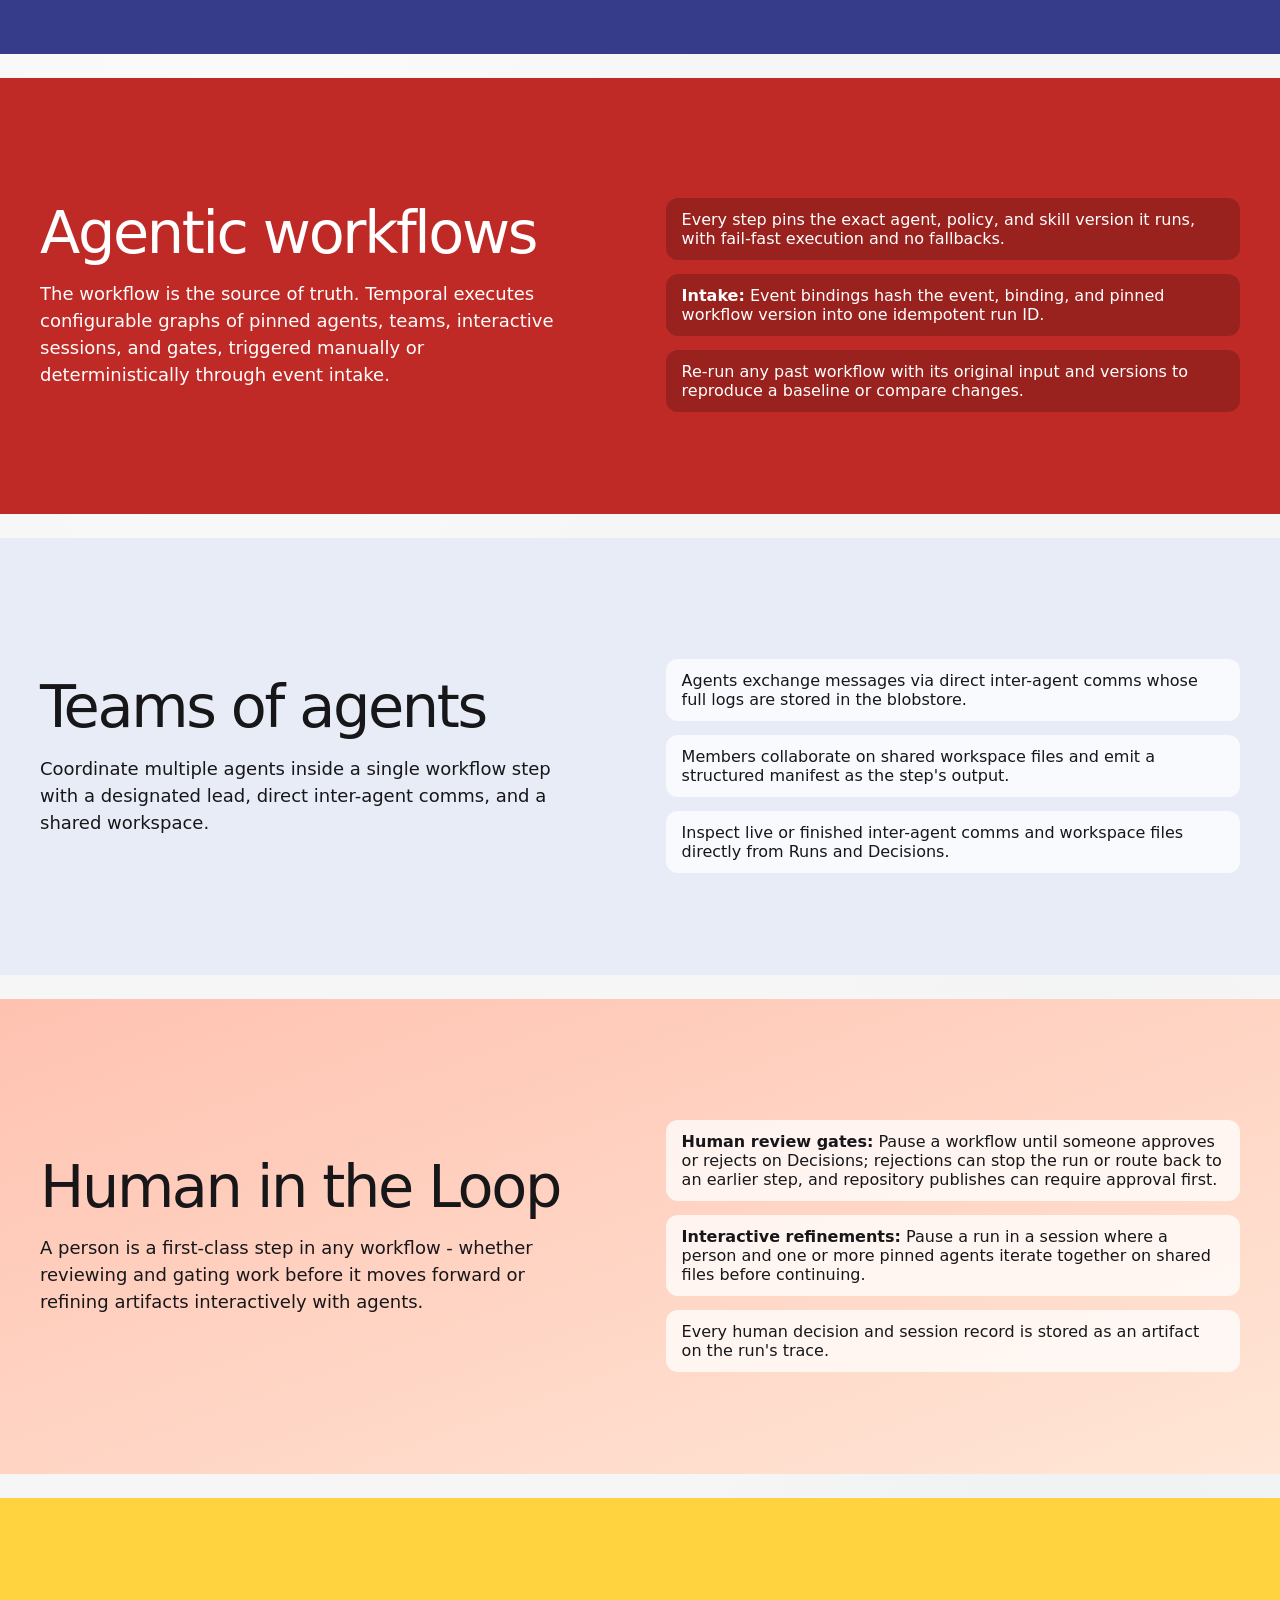
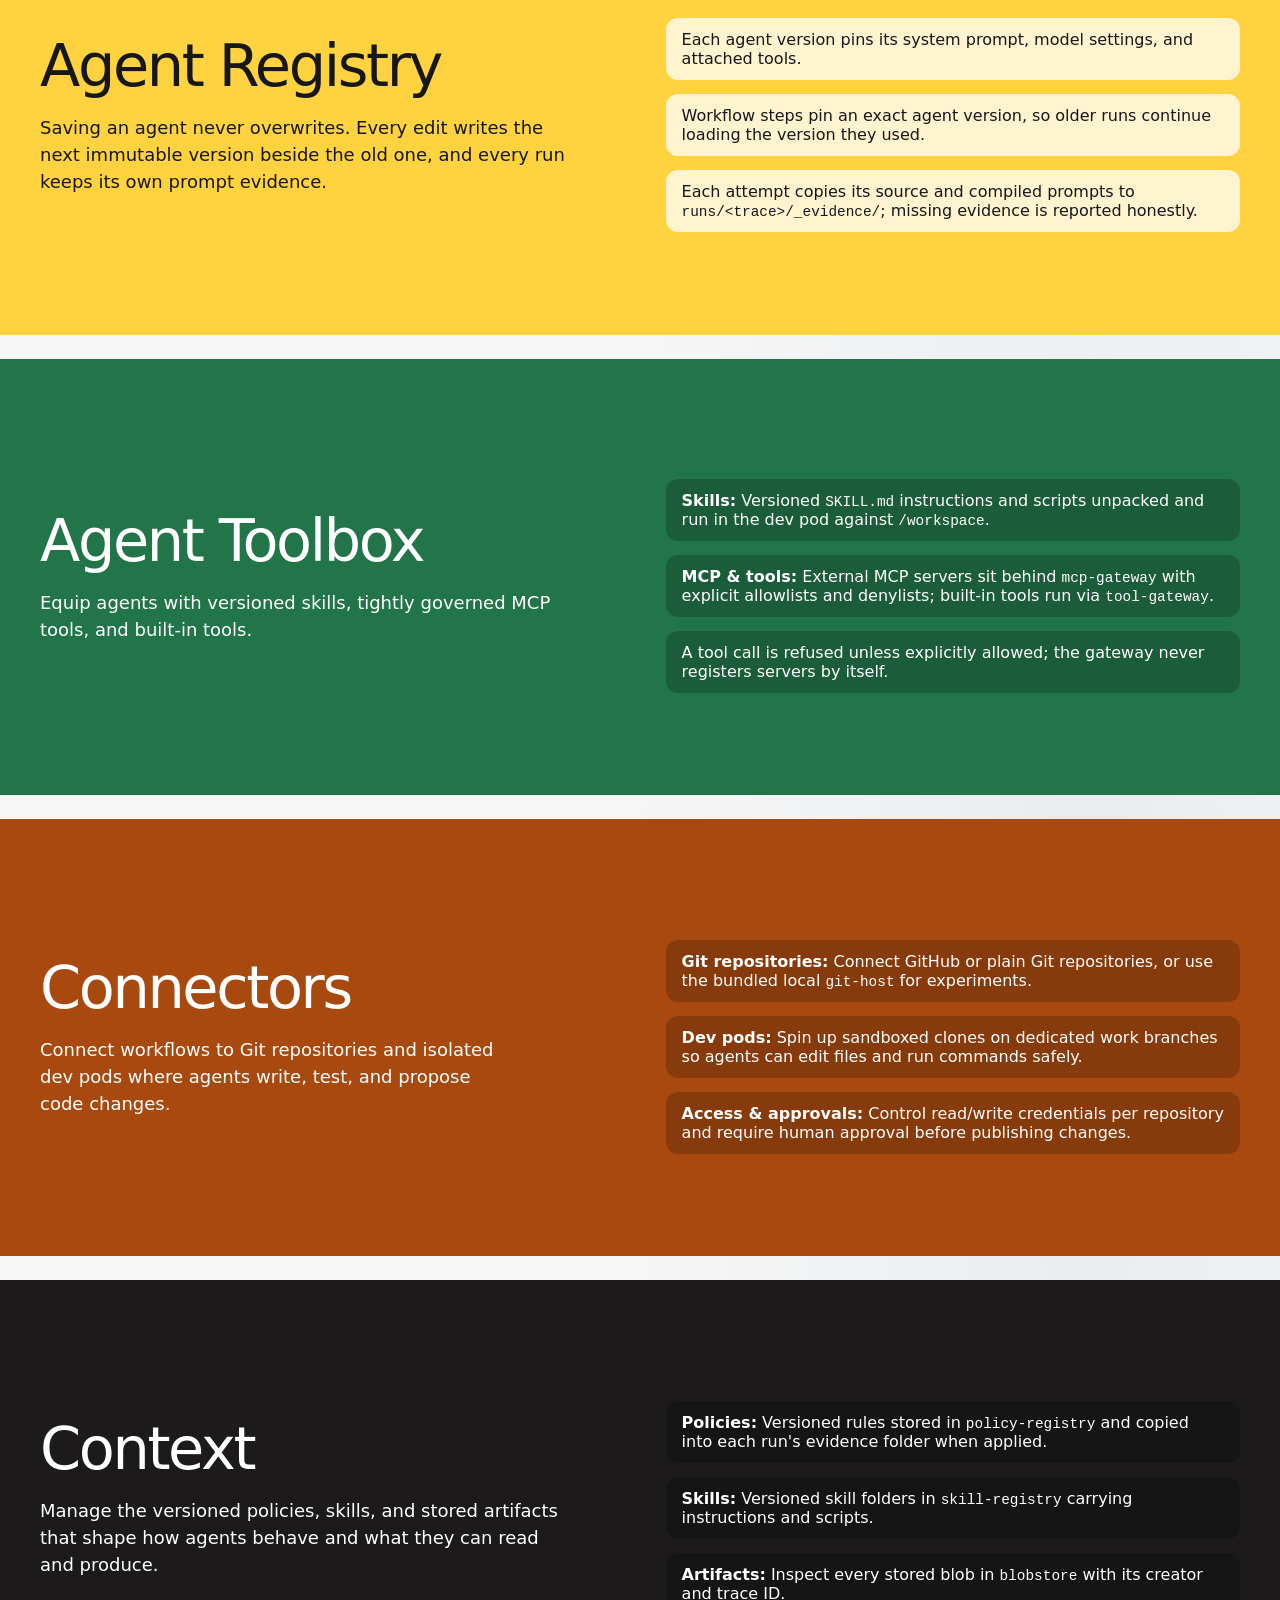
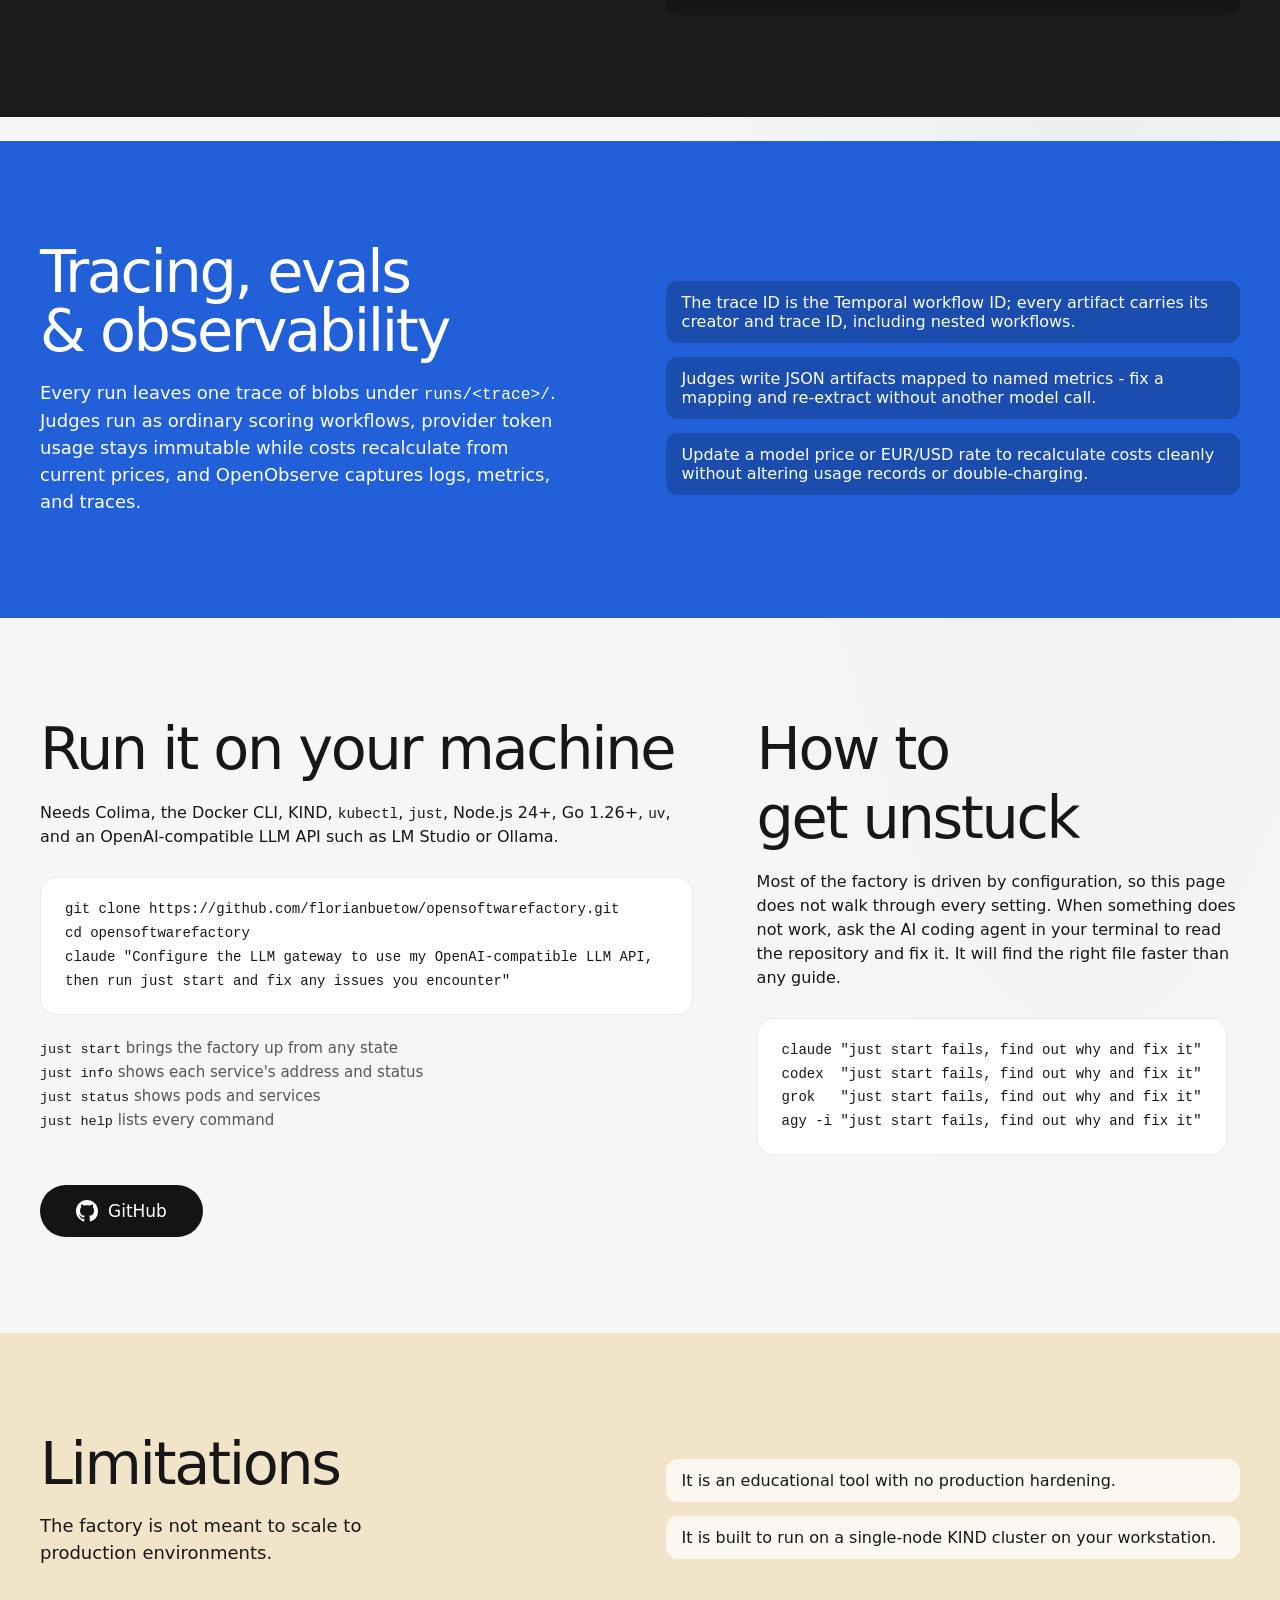
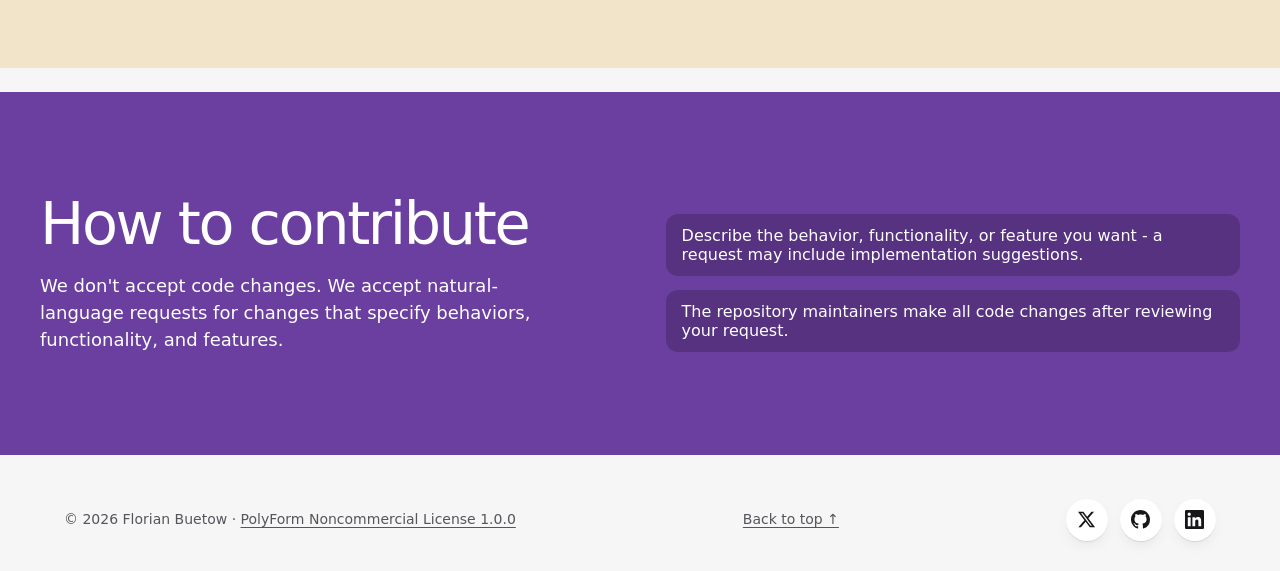
==== commit da8c4f0e: "Fix hero cards clipping and overflowing at mid widths Co-Authored-By: Claude Opus 5.5 <noreply@anthr" ====
--- a/site/index.html
+++ b/site/index.html
@@ -115,7 +115,7 @@
   .card {
     flex: none;
     width: clamp(136px, 13vw, 208px);
-    aspect-ratio: 4 / 5;
+    min-height: clamp(170px, 16.25vw, 260px);
     margin-left: clamp(-60px, -3.9vw, -30px);
     border-radius: 24px;
     padding: 15px;
@@ -256,6 +256,7 @@
     .main-nav + .tools { margin-left: auto; }
   }
   @media (max-width: 1000px) { .c1, .c9 { display: none; } }
+  @media (max-width: 800px) { .c2, .c8 { display: none; } }
   @media (max-width: 640px) {
     .c2, .c3, .c7, .c8 { display: none; }
     .fan { min-height: 300px; }
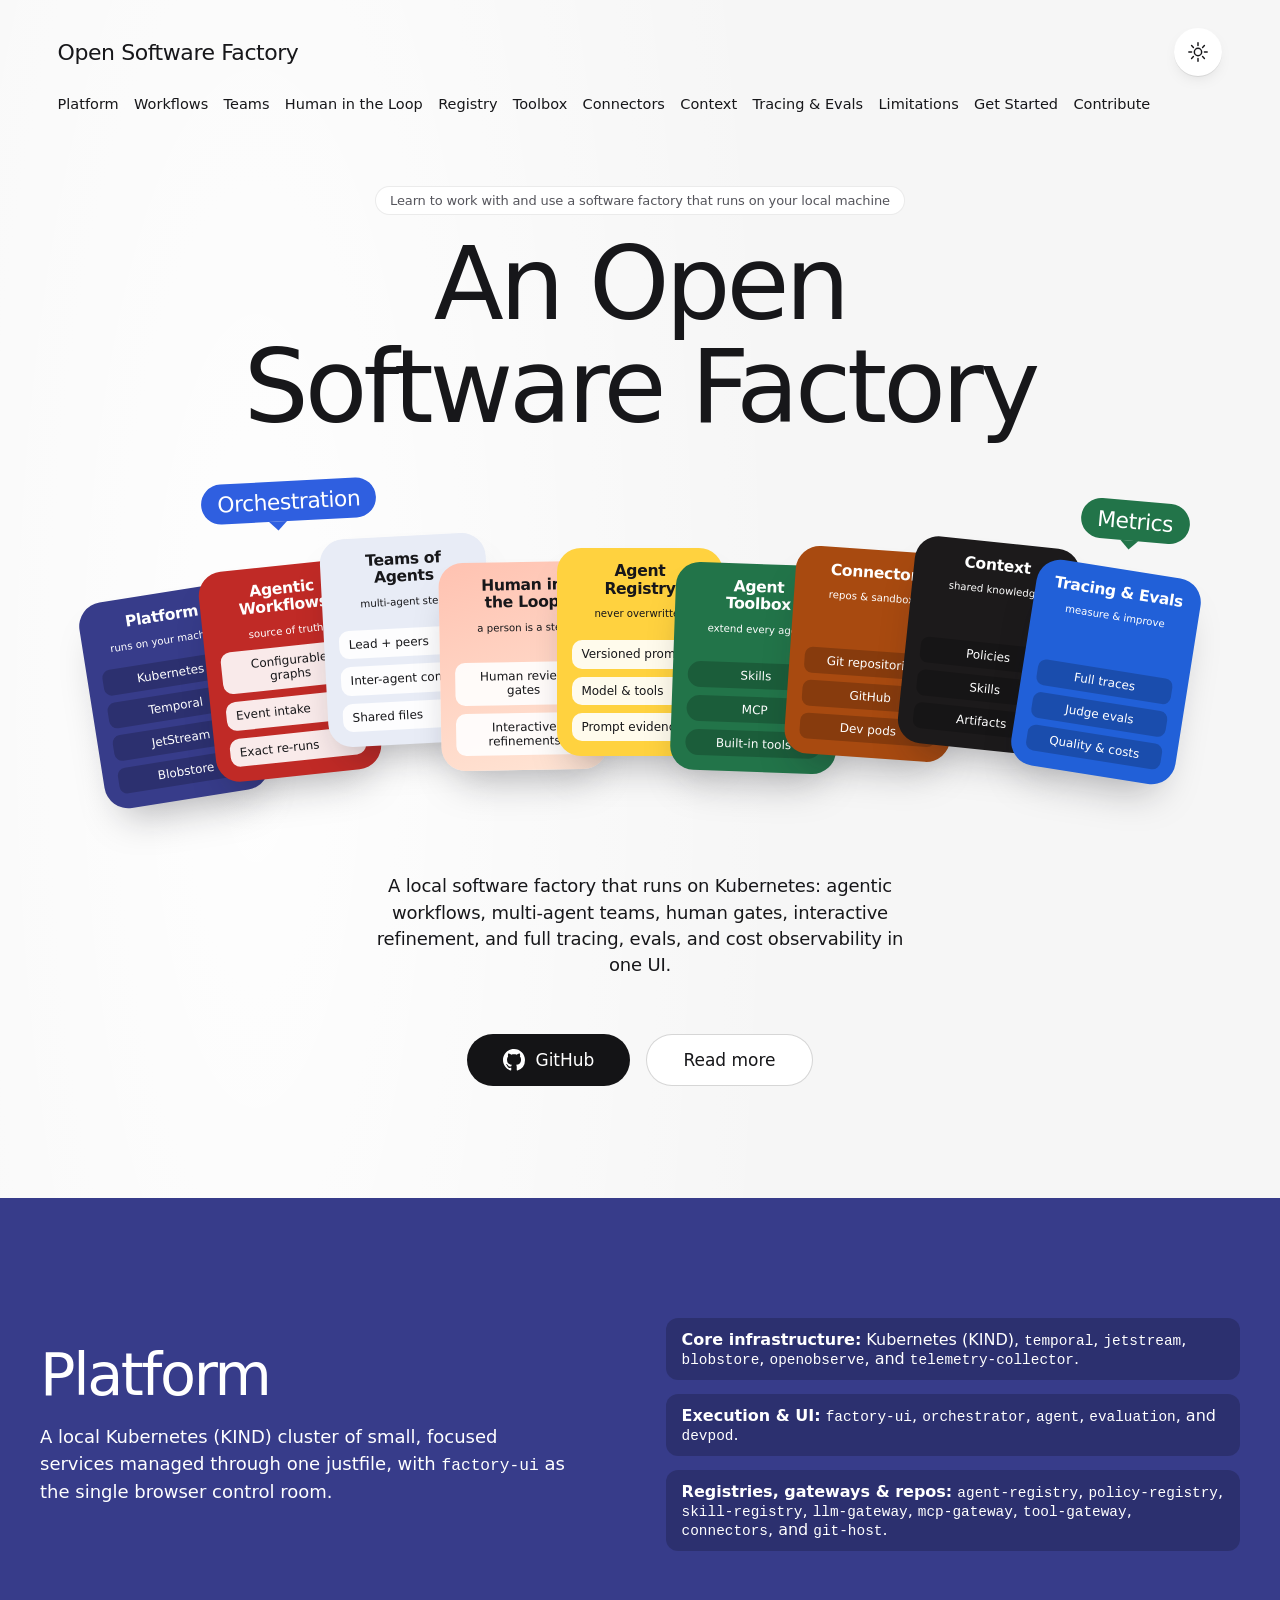
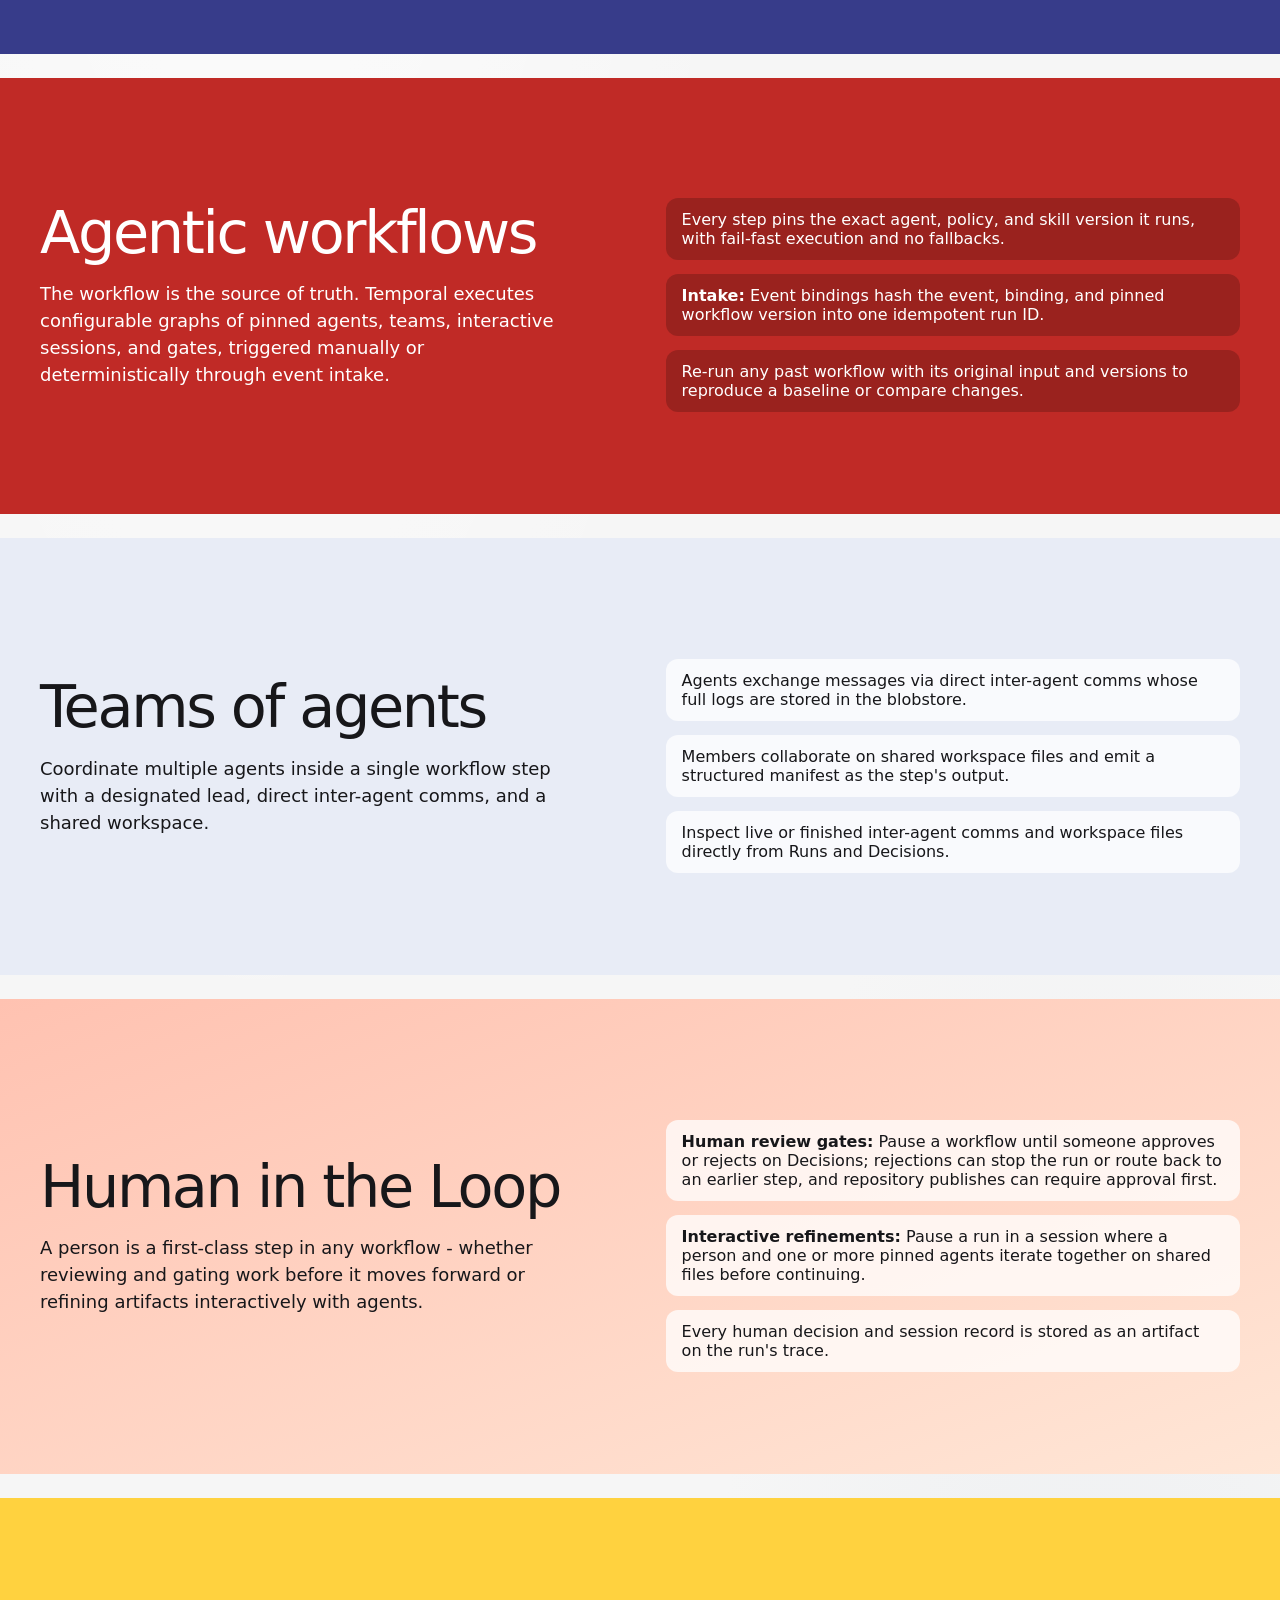
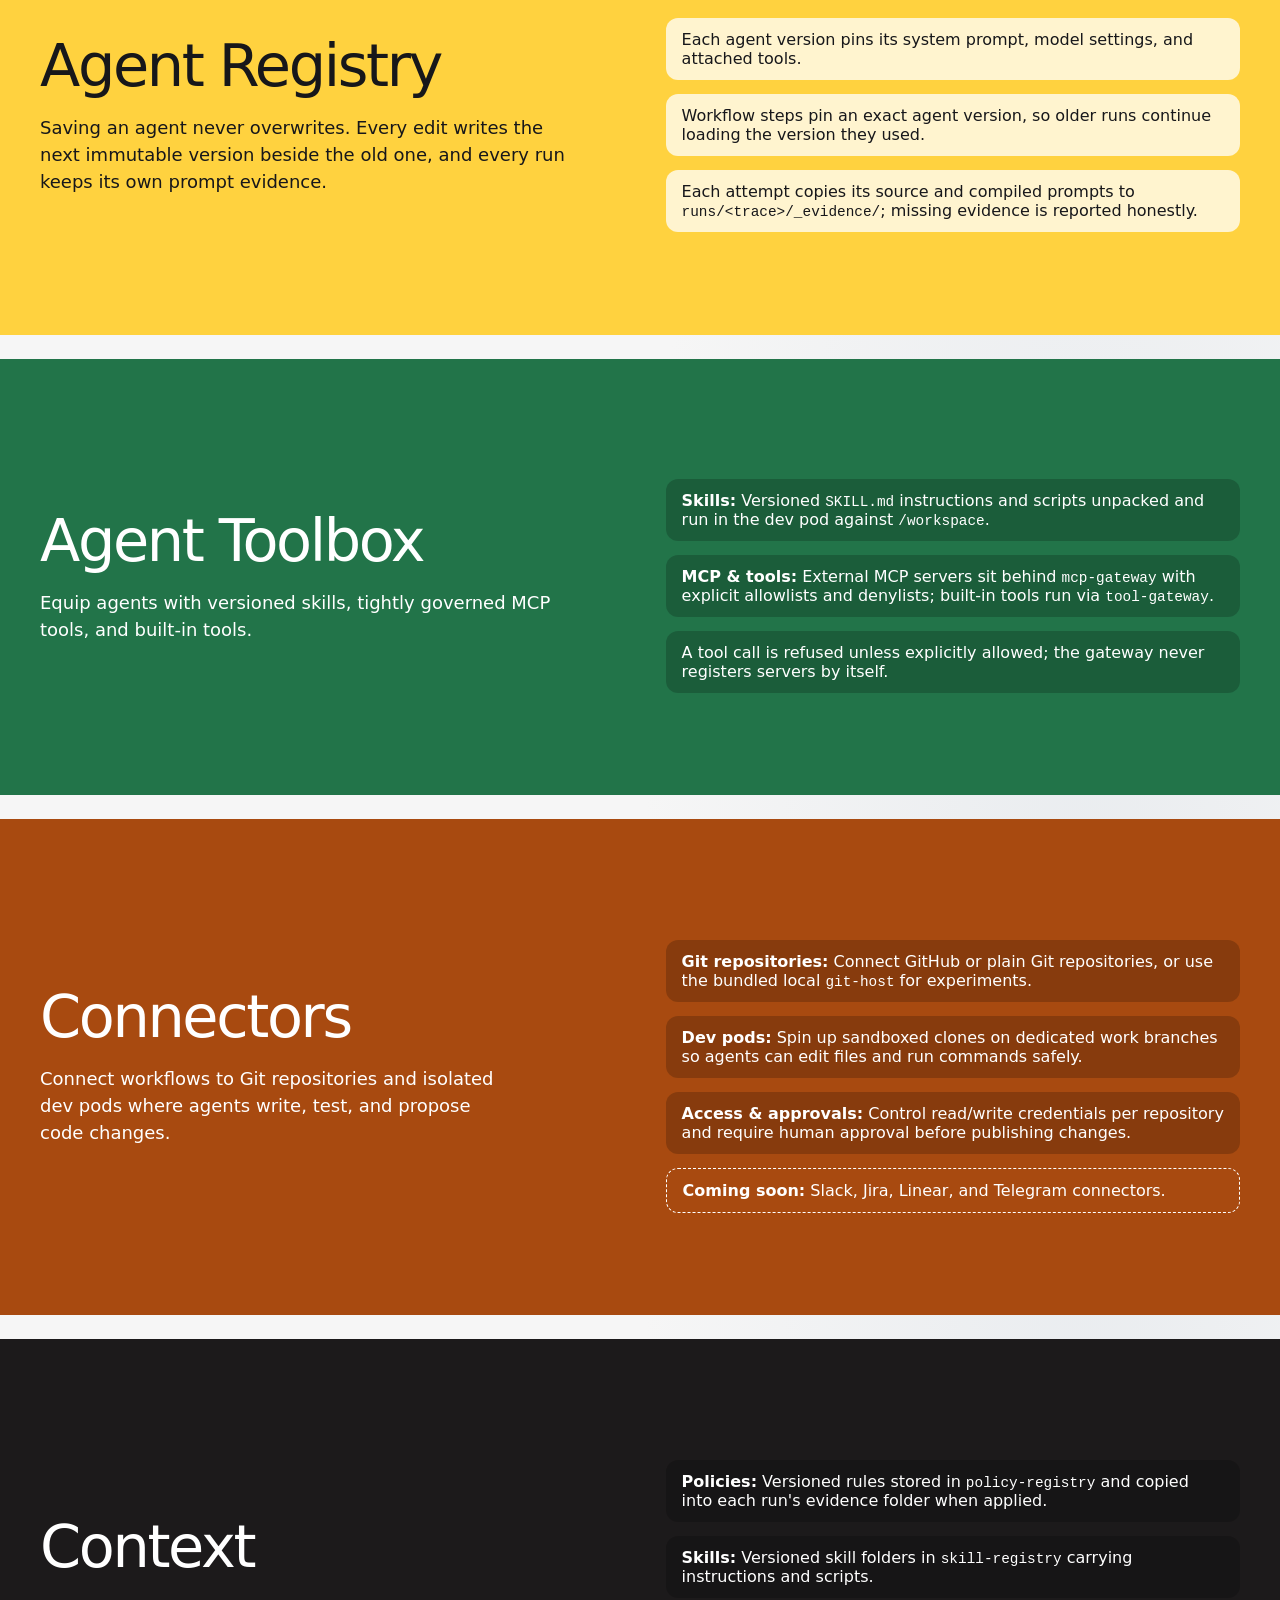
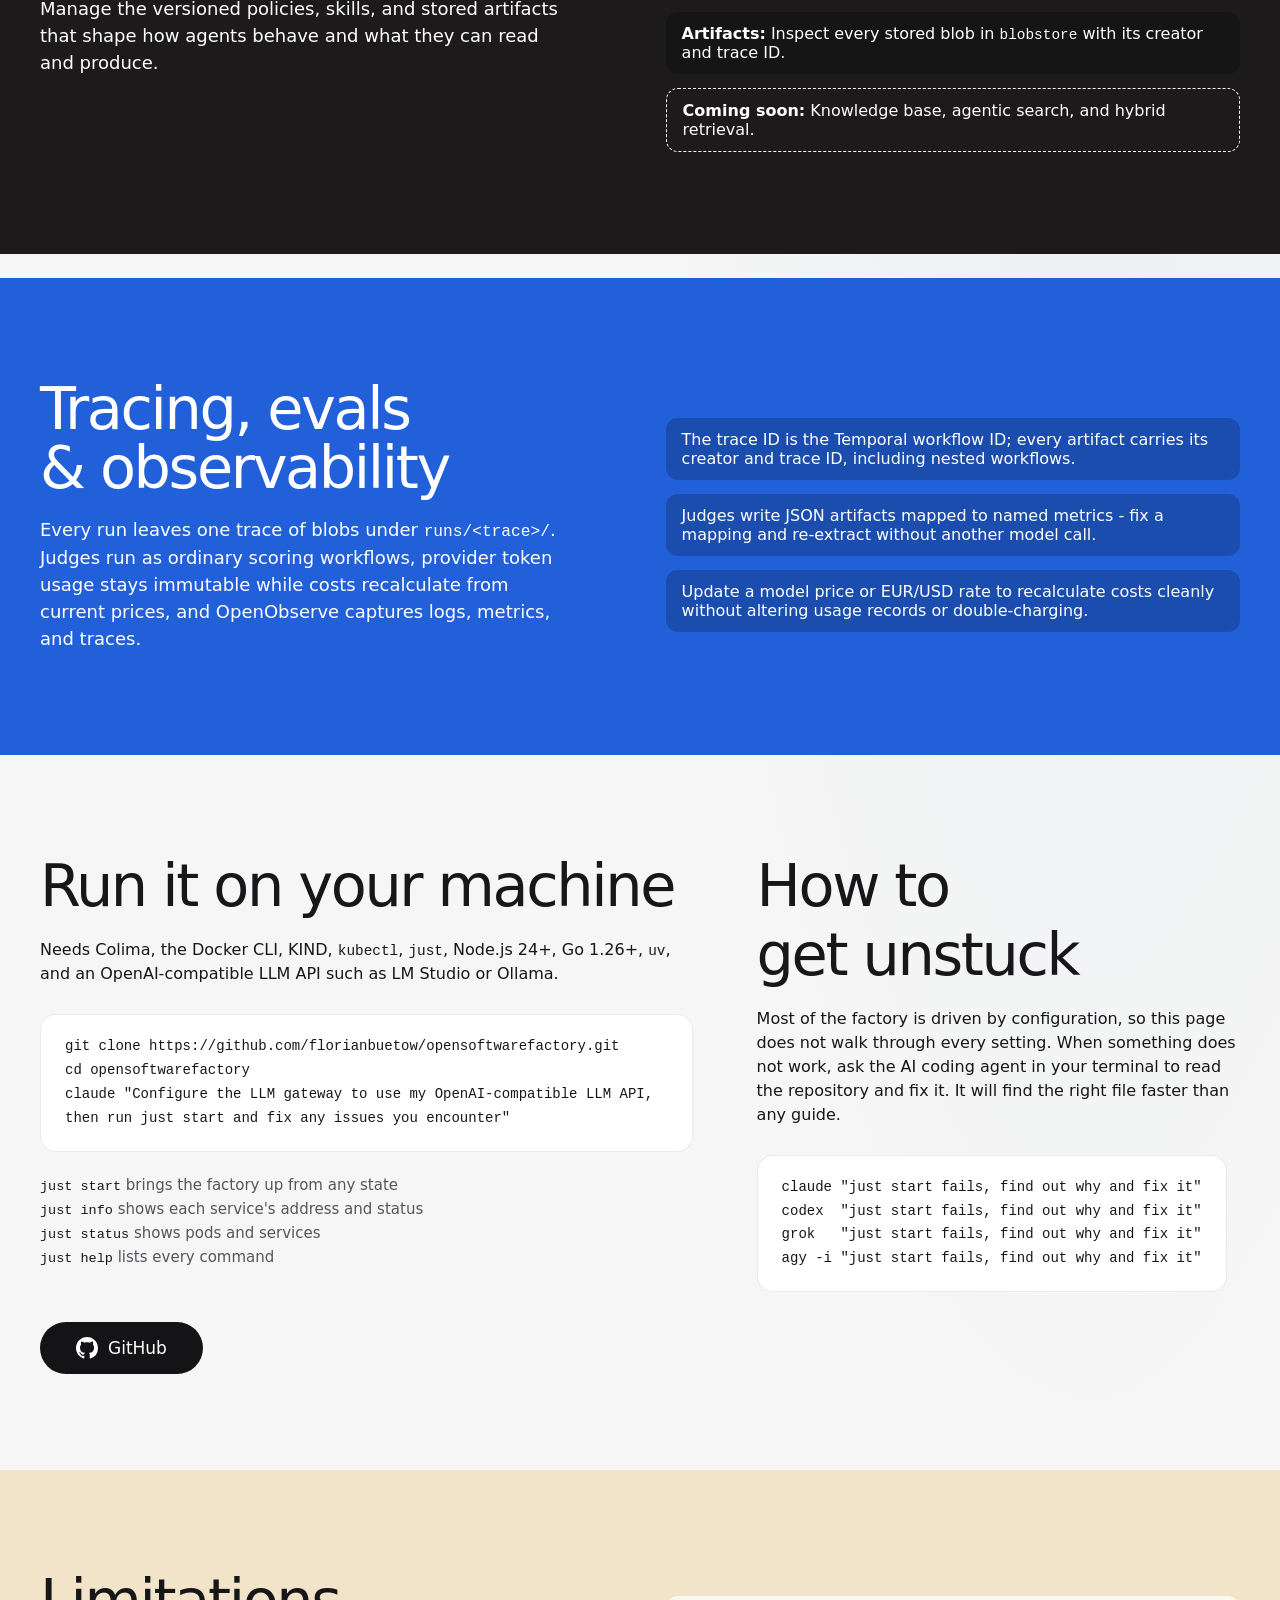
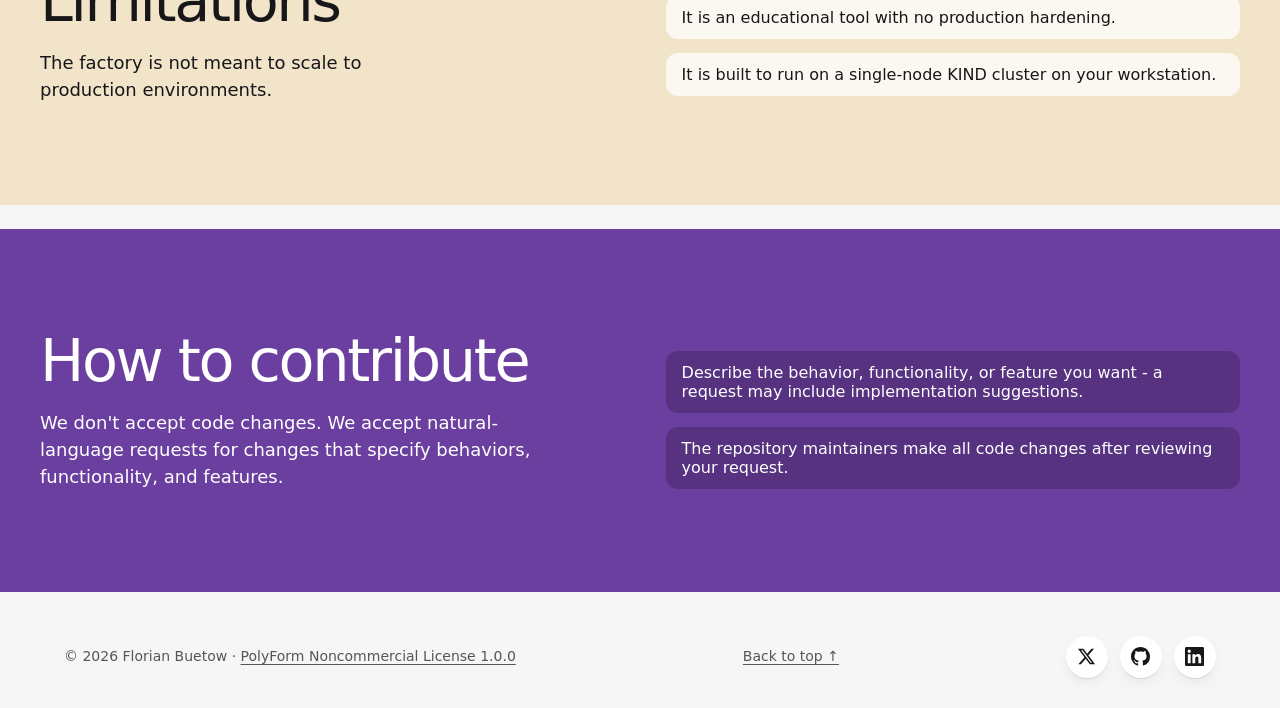
==== commit c26cb679: "Add coming-soon items to Connectors and Context Co-Authored-By: Claude Opus 5.5 <noreply@anthropic.c" ====
--- a/site/index.html
+++ b/site/index.html
@@ -199,6 +199,7 @@
   .topic ul { margin: 18px 0 0; padding: 0; list-style: none; display: grid; gap: 14px; font-size: 16px; }
   .topic li { background: rgba(0,0,0,.2); border-radius: 12px; padding: 12px 16px; }
   .topic.light li { background: rgba(255,255,255,.75); }
+  .topic li.soon { background: transparent; border: 1.5px dashed currentColor; }
   .start + .topic { margin-top: 96px; }
 
   .start { max-width: 1100px; margin: 96px auto 0; padding: 0 24px; text-align: center; }
@@ -458,6 +459,7 @@
       <li><strong>Git repositories:</strong> Connect GitHub or plain Git repositories, or use the bundled local <code>git-host</code> for experiments.</li>
       <li><strong>Dev pods:</strong> Spin up sandboxed clones on dedicated work branches so agents can edit files and run commands safely.</li>
       <li><strong>Access &amp; approvals:</strong> Control read/write credentials per repository and require human approval before publishing changes.</li>
+      <li class="soon"><strong>Coming soon:</strong> Slack, Jira, Linear, and Telegram connectors.</li>
     </ul>
   </section>
 
@@ -470,6 +472,7 @@
       <li><strong>Policies:</strong> Versioned rules stored in <code>policy-registry</code> and copied into each run's evidence folder when applied.</li>
       <li><strong>Skills:</strong> Versioned skill folders in <code>skill-registry</code> carrying instructions and scripts.</li>
       <li><strong>Artifacts:</strong> Inspect every stored blob in <code>blobstore</code> with its creator and trace ID.</li>
+      <li class="soon"><strong>Coming soon:</strong> Knowledge base, agentic search, and hybrid retrieval.</li>
     </ul>
   </section>
 
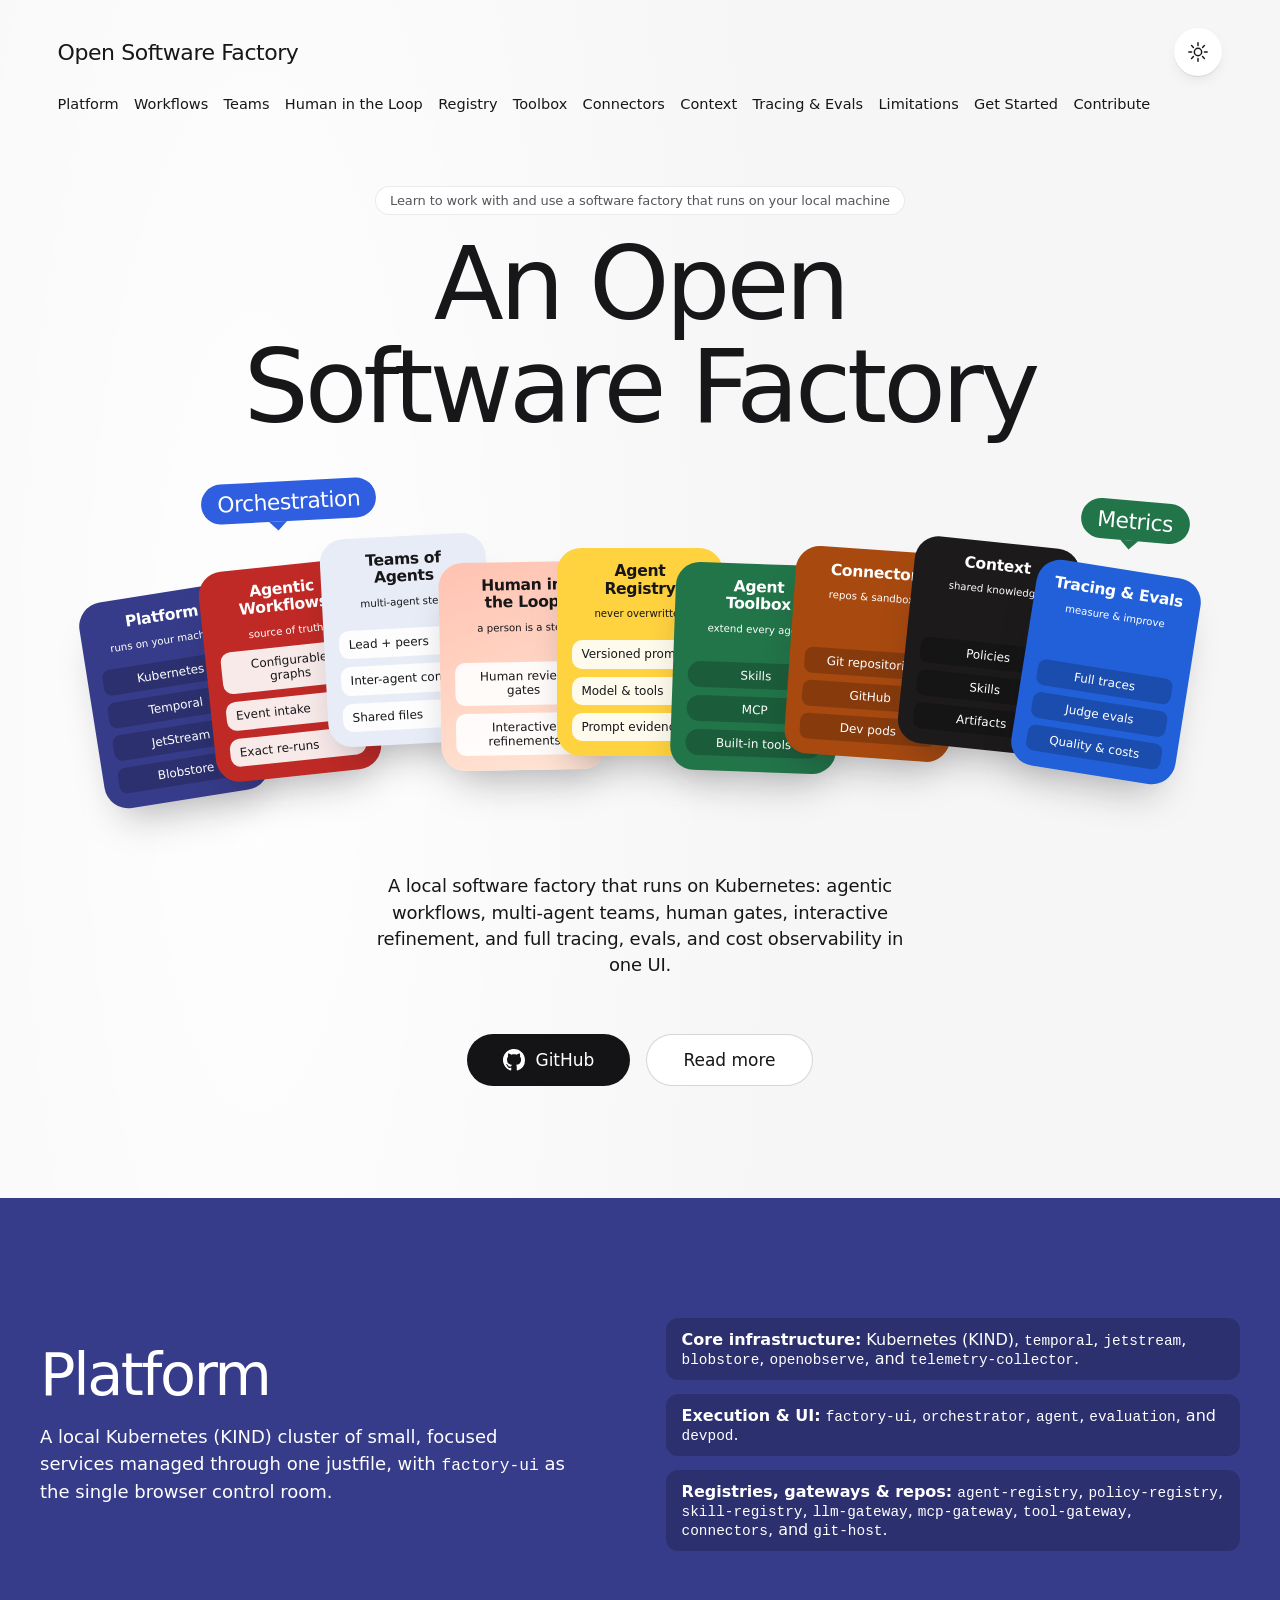
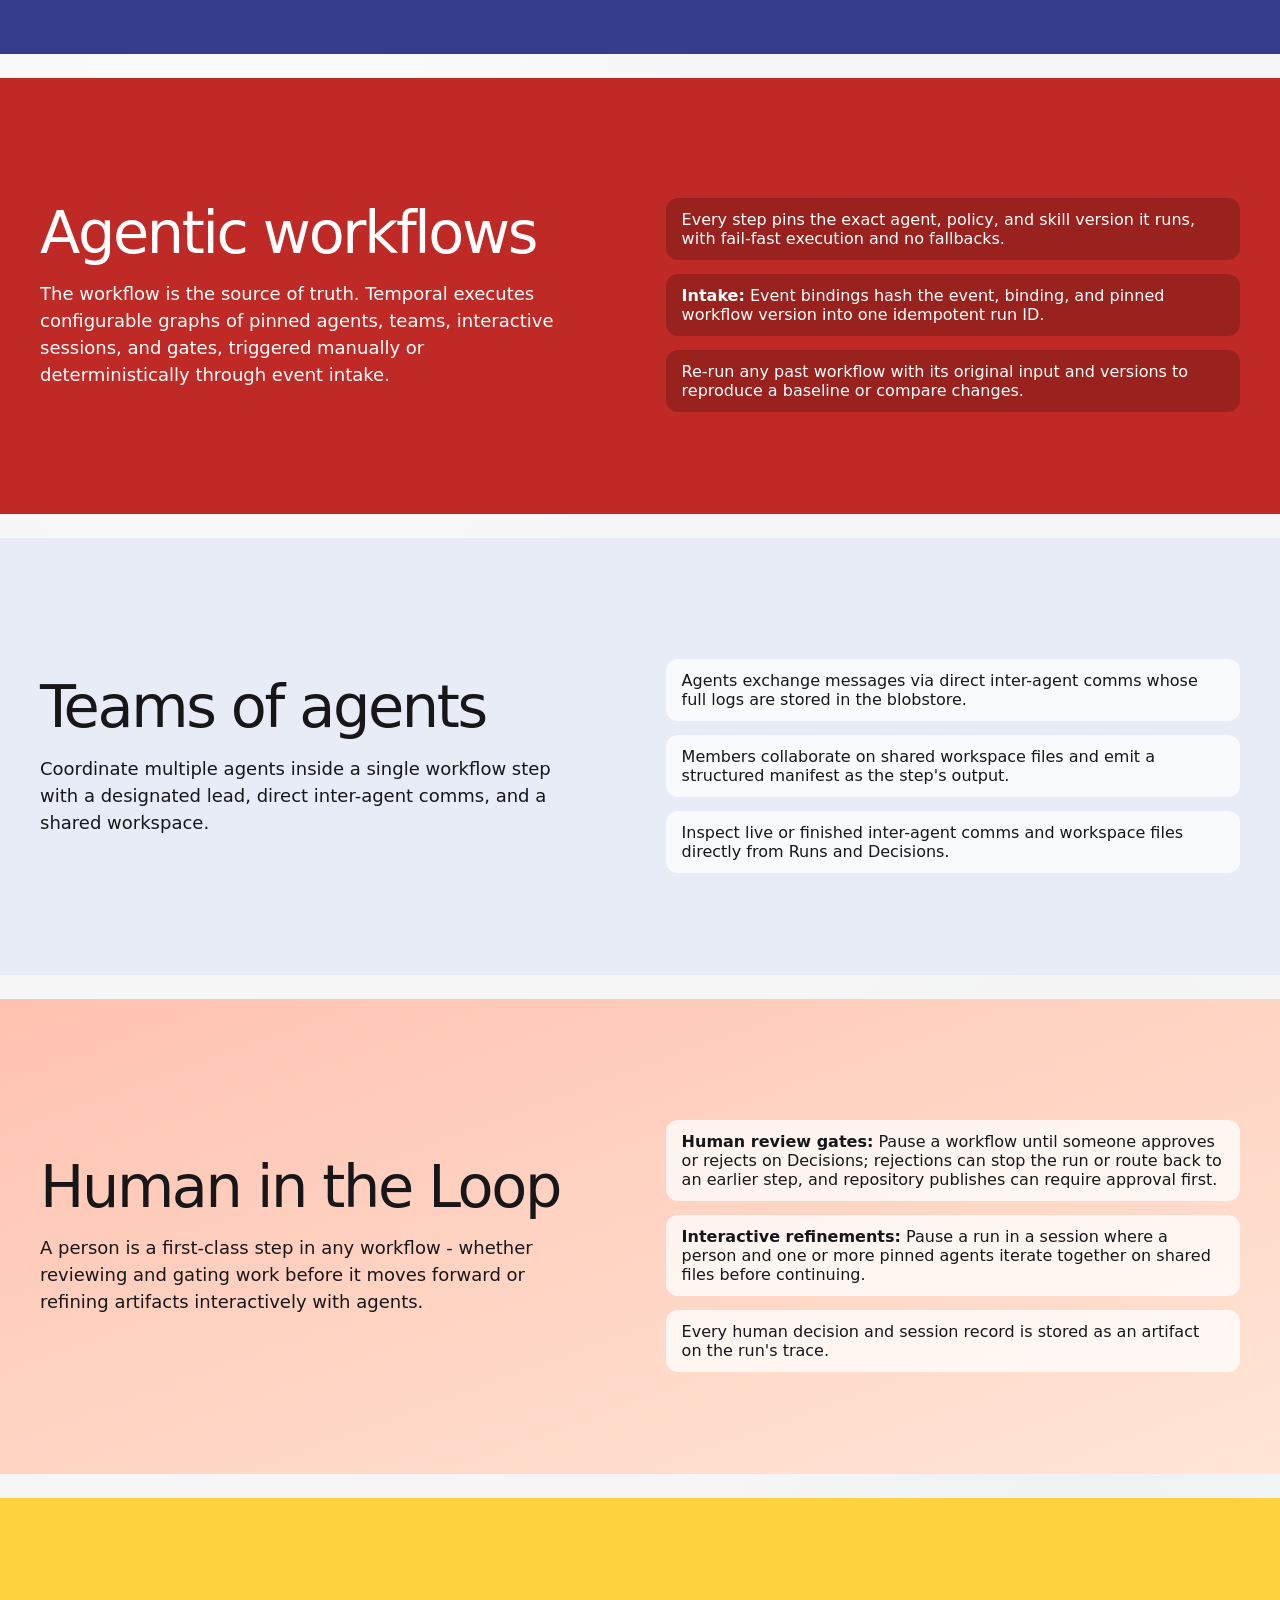
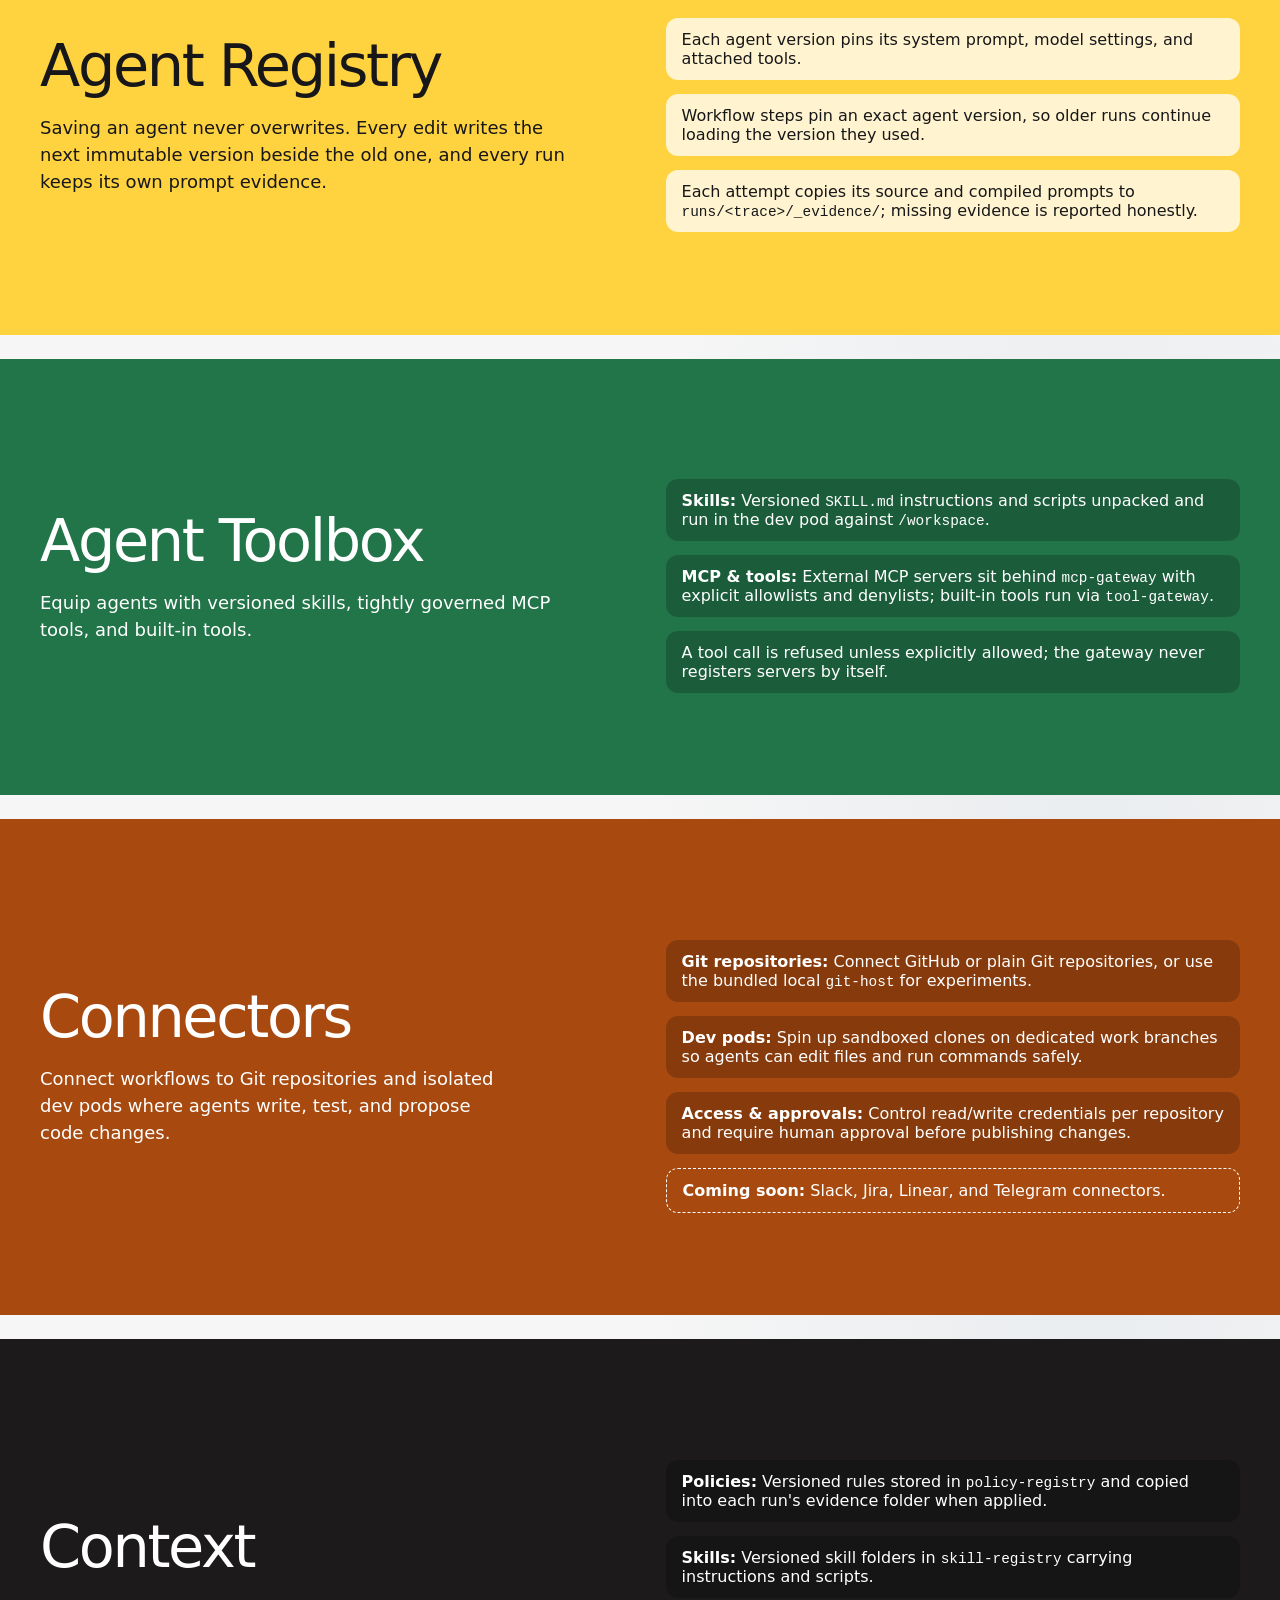
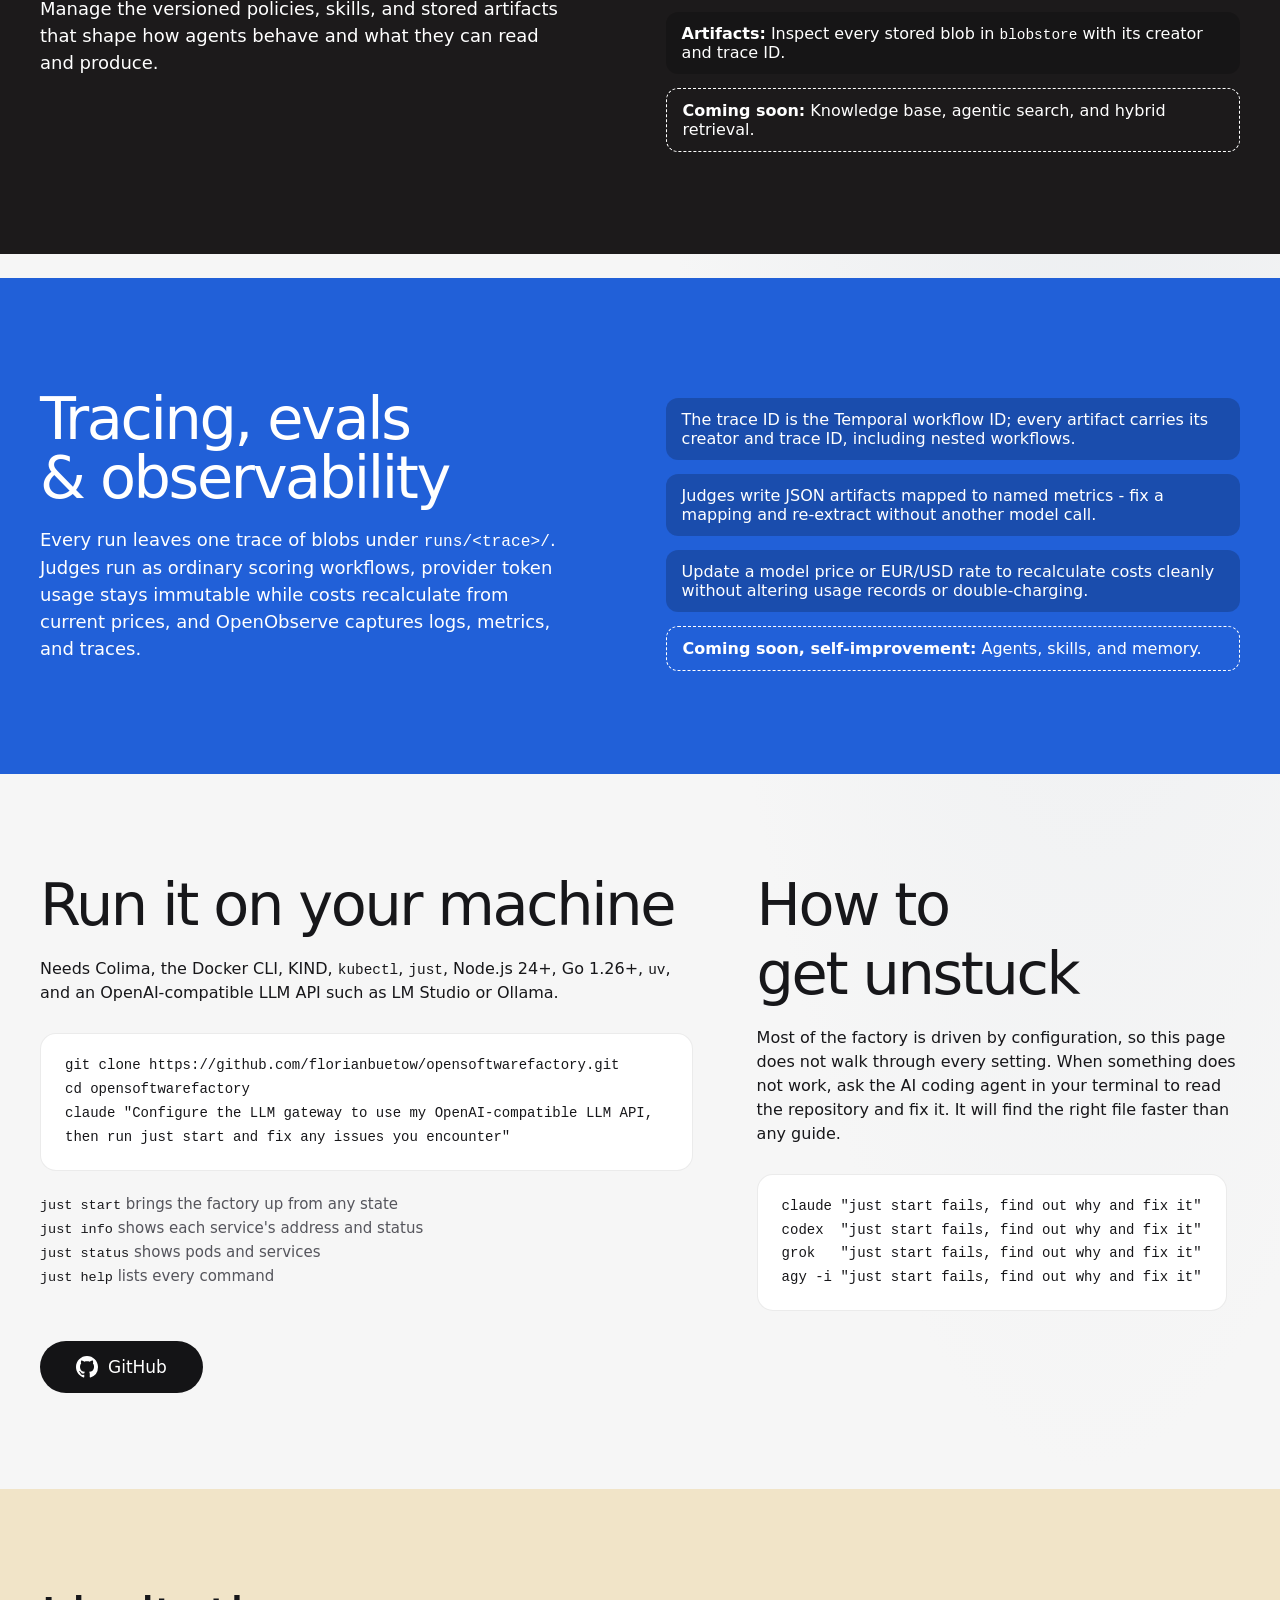
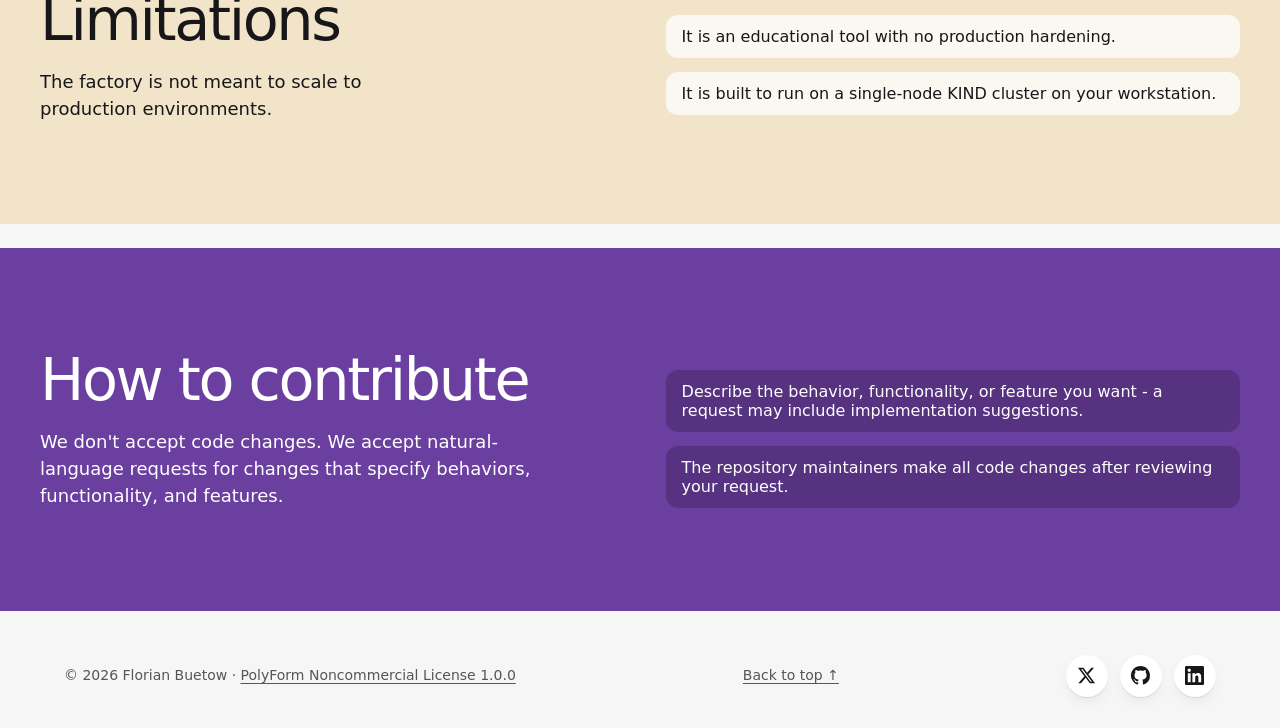
==== commit ab18ddc7: "Add coming-soon self-improvement item to Tracing & Evals Co-Authored-By: Claude Opus 5.5 <noreply@an" ====
--- a/site/index.html
+++ b/site/index.html
@@ -485,6 +485,7 @@
       <li>The trace ID is the Temporal workflow ID; every artifact carries its creator and trace ID, including nested workflows.</li>
       <li>Judges write JSON artifacts mapped to named metrics - fix a mapping and re-extract without another model call.</li>
       <li>Update a model price or EUR/USD rate to recalculate costs cleanly without altering usage records or double-charging.</li>
+      <li class="soon"><strong>Coming soon, self-improvement:</strong> Agents, skills, and memory.</li>
     </ul>
   </section>
 
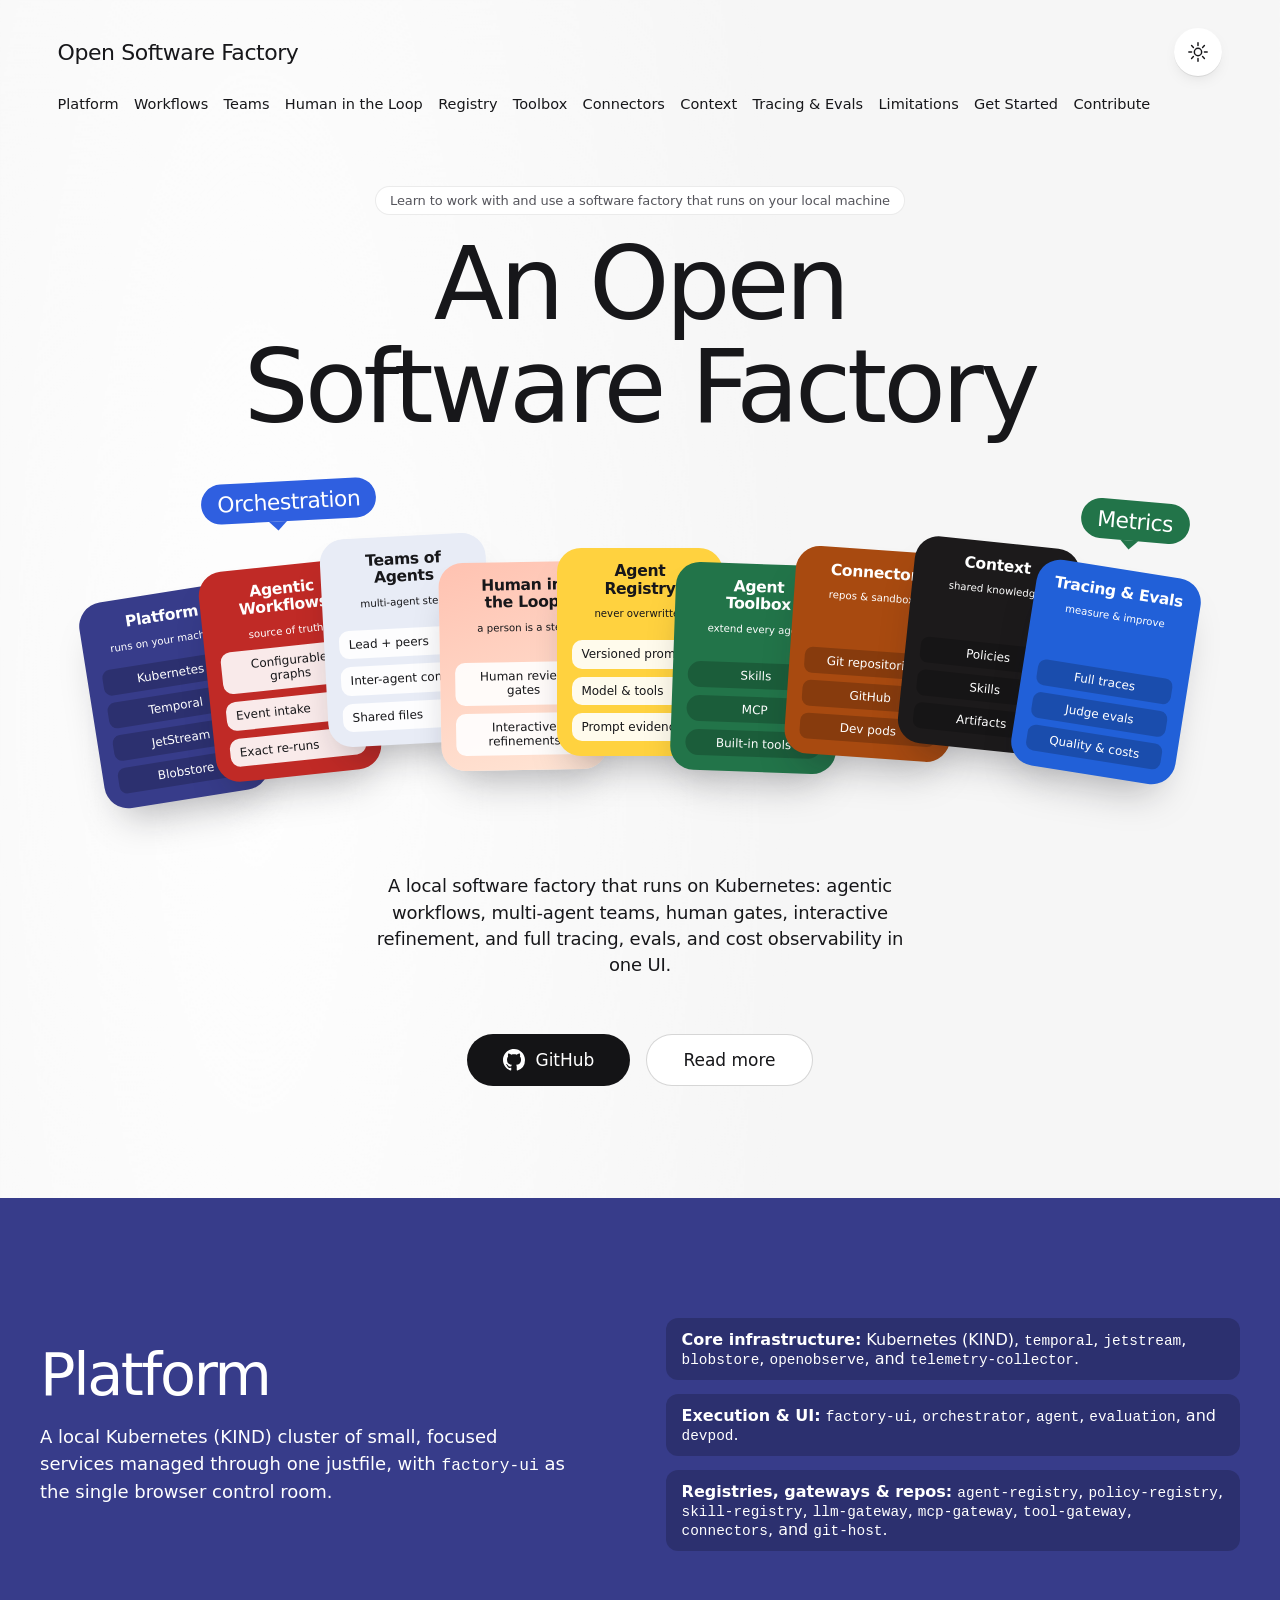
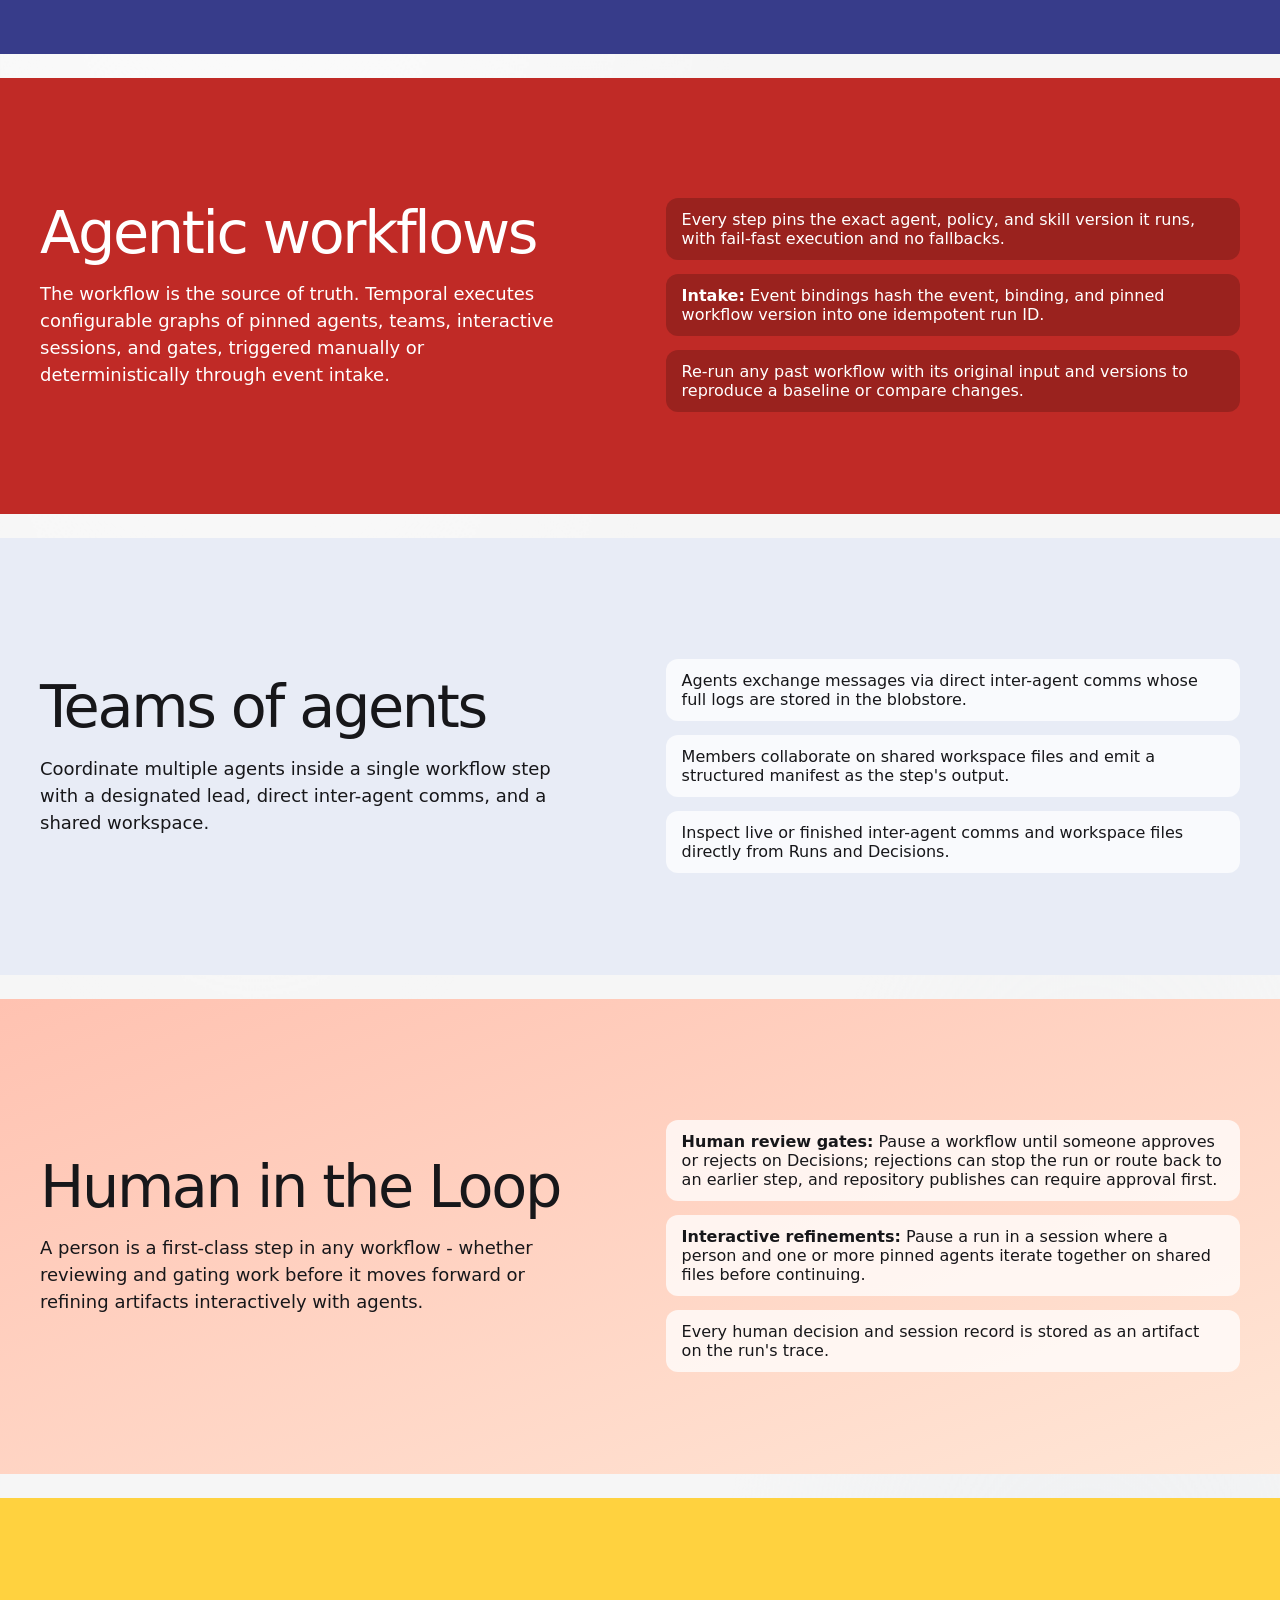
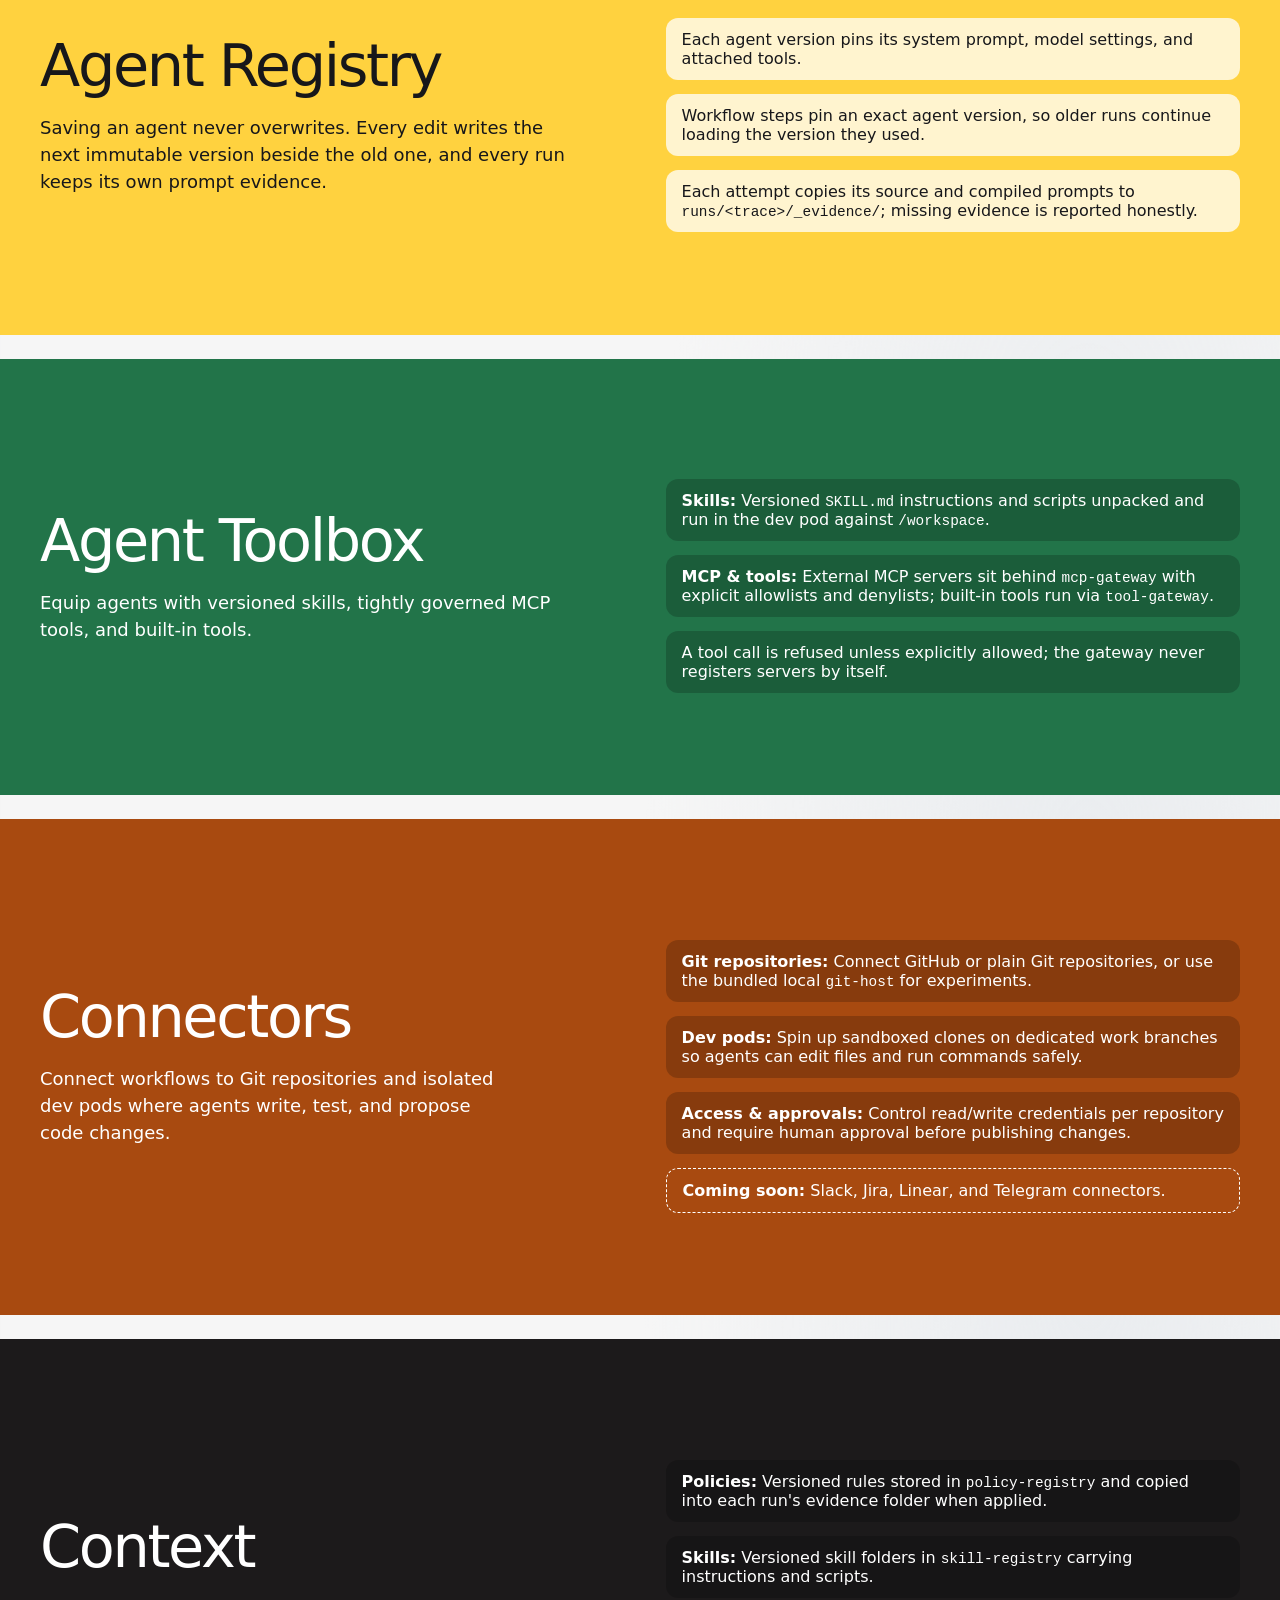
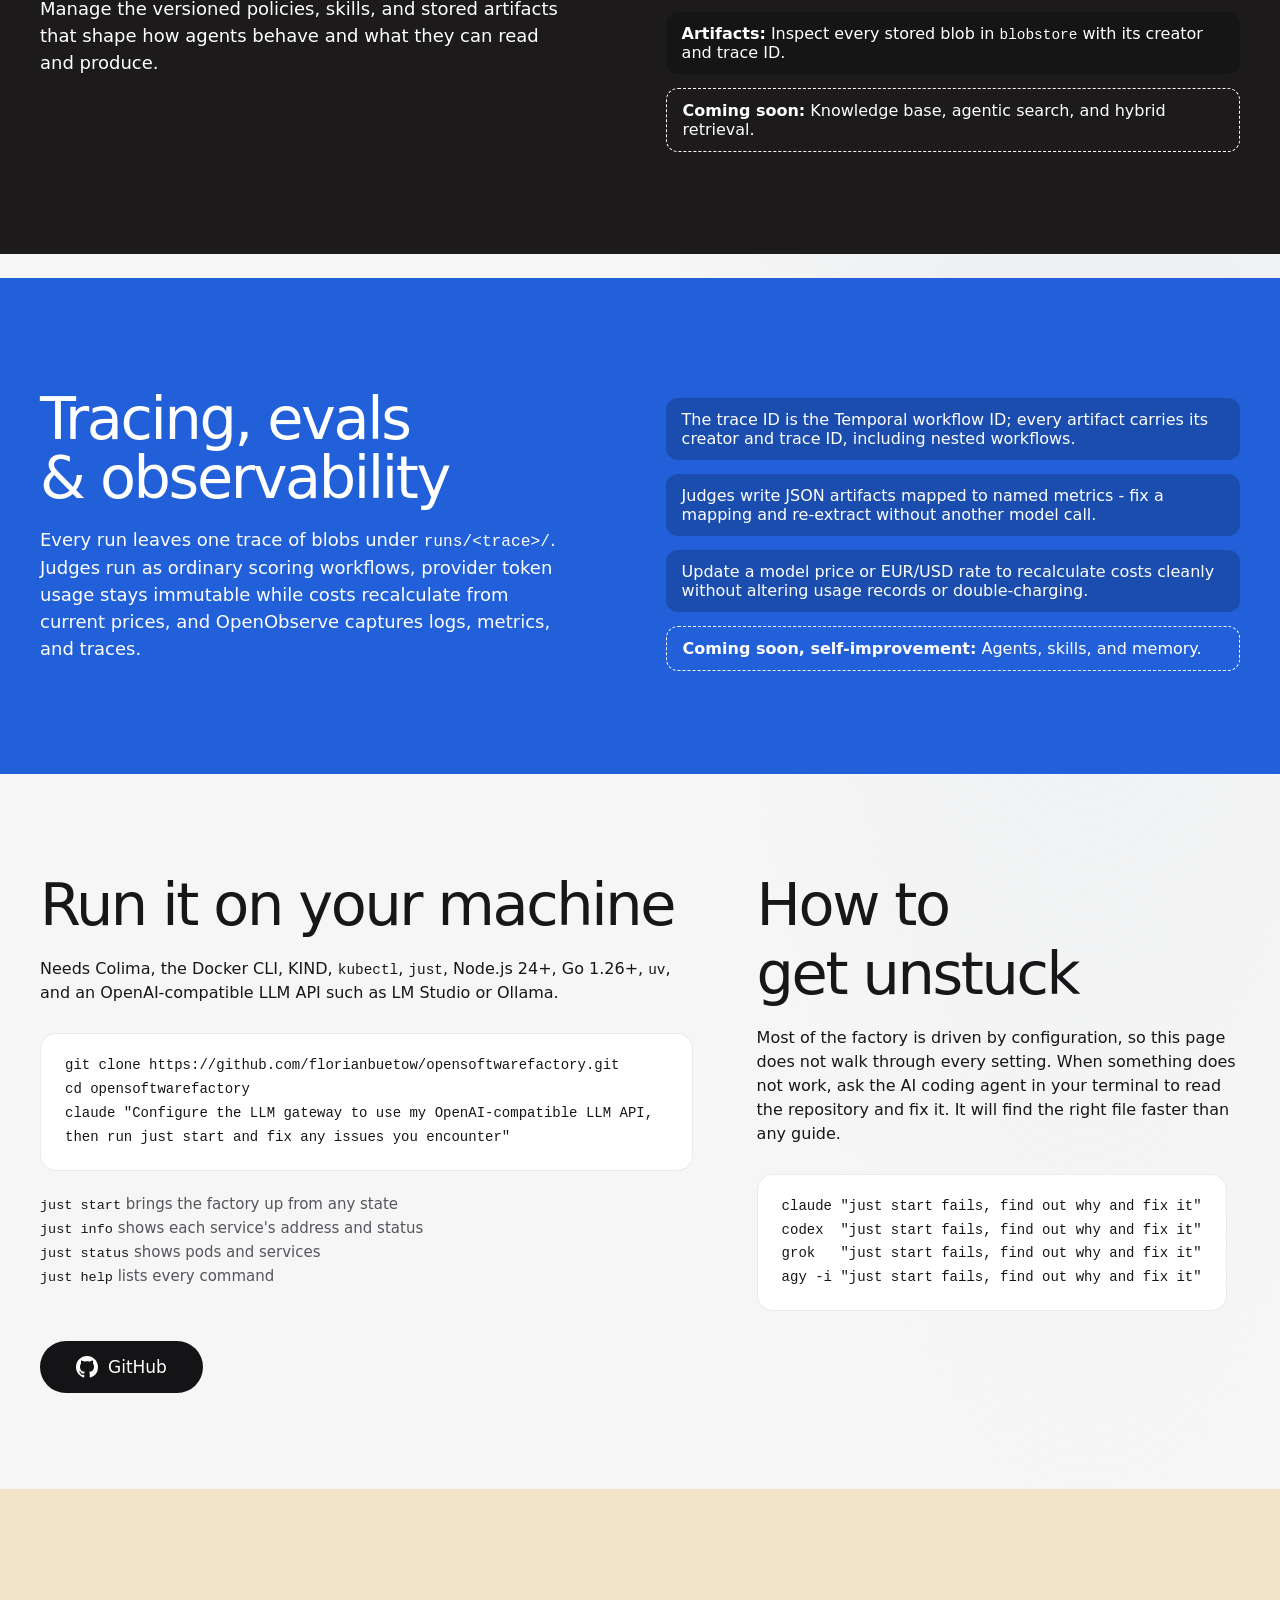
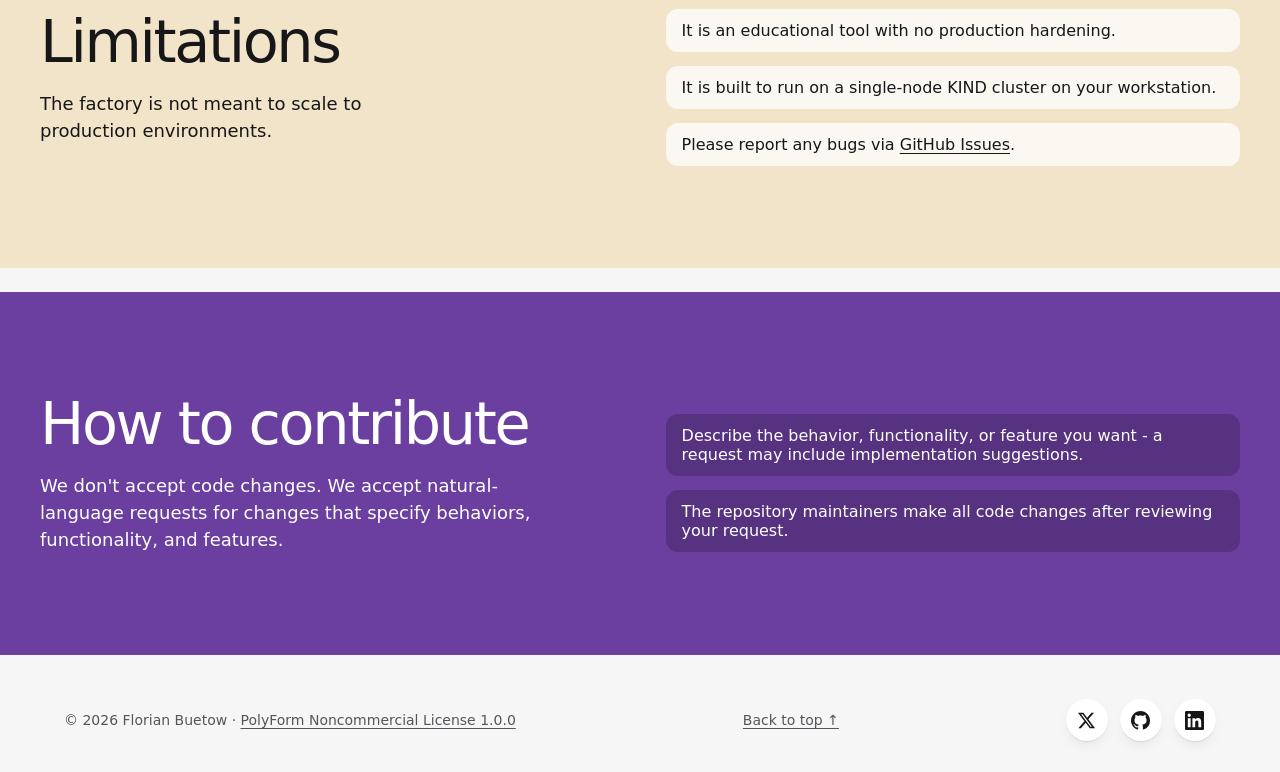
==== commit ce134b70: "Ask for bug reports via GitHub Issues under Limitations Co-Authored-By: Claude Opus 5.5 <noreply@ant" ====
--- a/site/index.html
+++ b/site/index.html
@@ -200,6 +200,7 @@
   .topic li { background: rgba(0,0,0,.2); border-radius: 12px; padding: 12px 16px; }
   .topic.light li { background: rgba(255,255,255,.75); }
   .topic li.soon { background: transparent; border: 1.5px dashed currentColor; }
+  .topic li a { text-decoration: underline; text-underline-offset: 3px; }
   .start + .topic { margin-top: 96px; }
 
   .start { max-width: 1100px; margin: 96px auto 0; padding: 0 24px; text-align: center; }
@@ -528,6 +529,7 @@
     <ul>
       <li>It is an educational tool with no production hardening.</li>
       <li>It is built to run on a single-node KIND cluster on your workstation.</li>
+      <li>Please report any bugs via <a href="https://github.com/florianbuetow/opensoftwarefactory/issues">GitHub Issues</a>.</li>
     </ul>
   </section>
 
